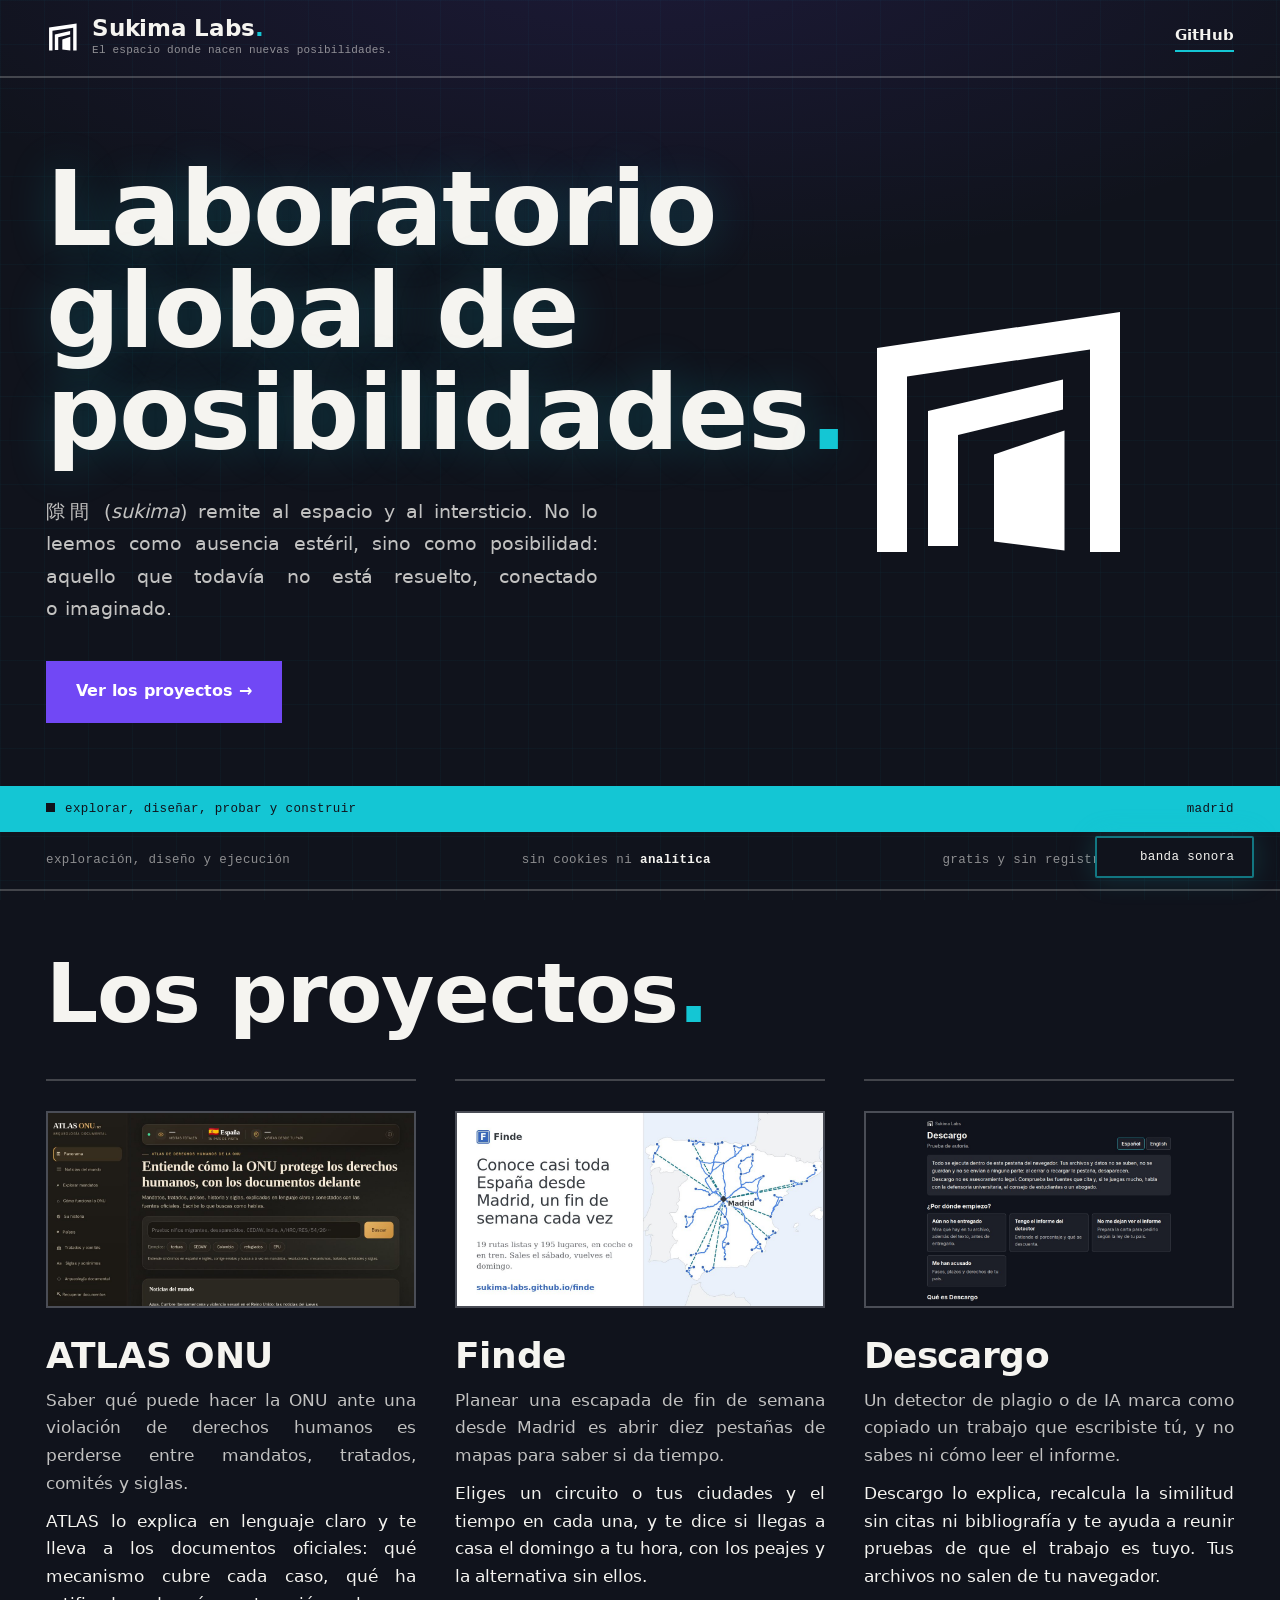
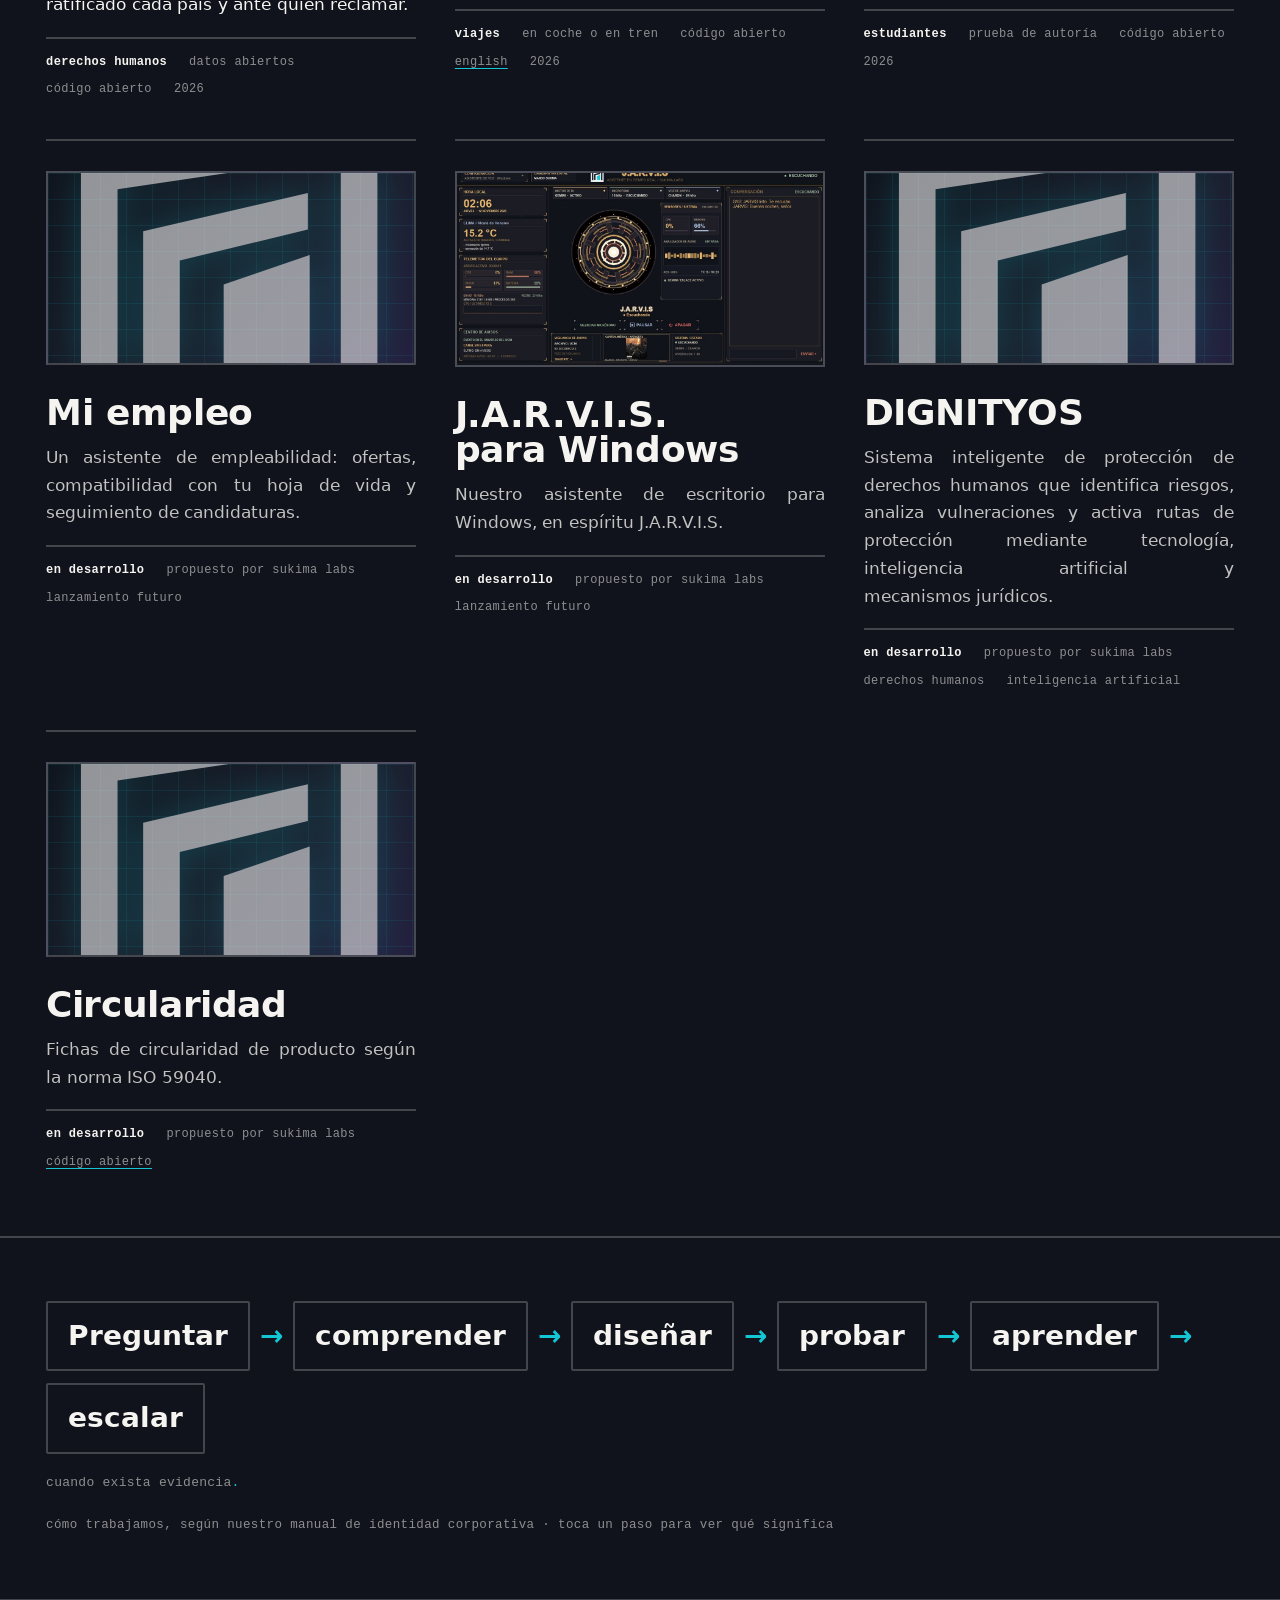
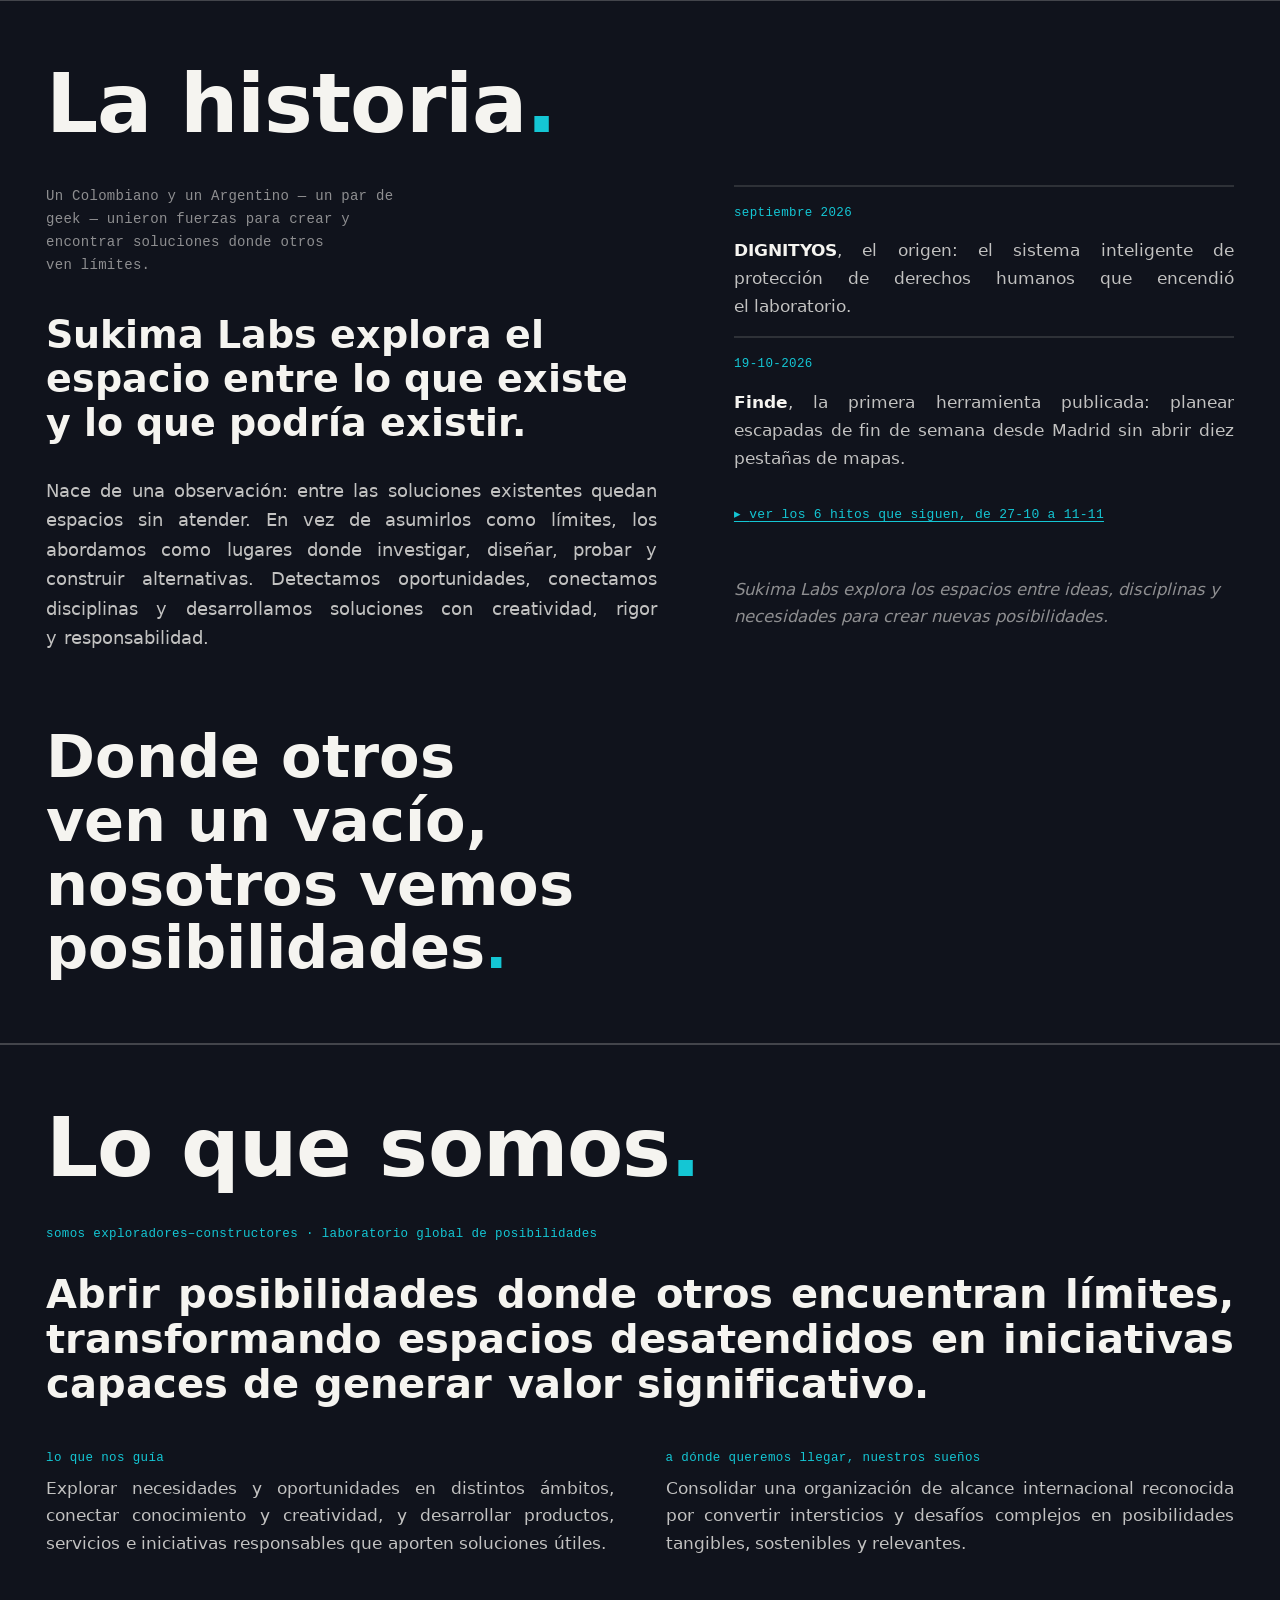
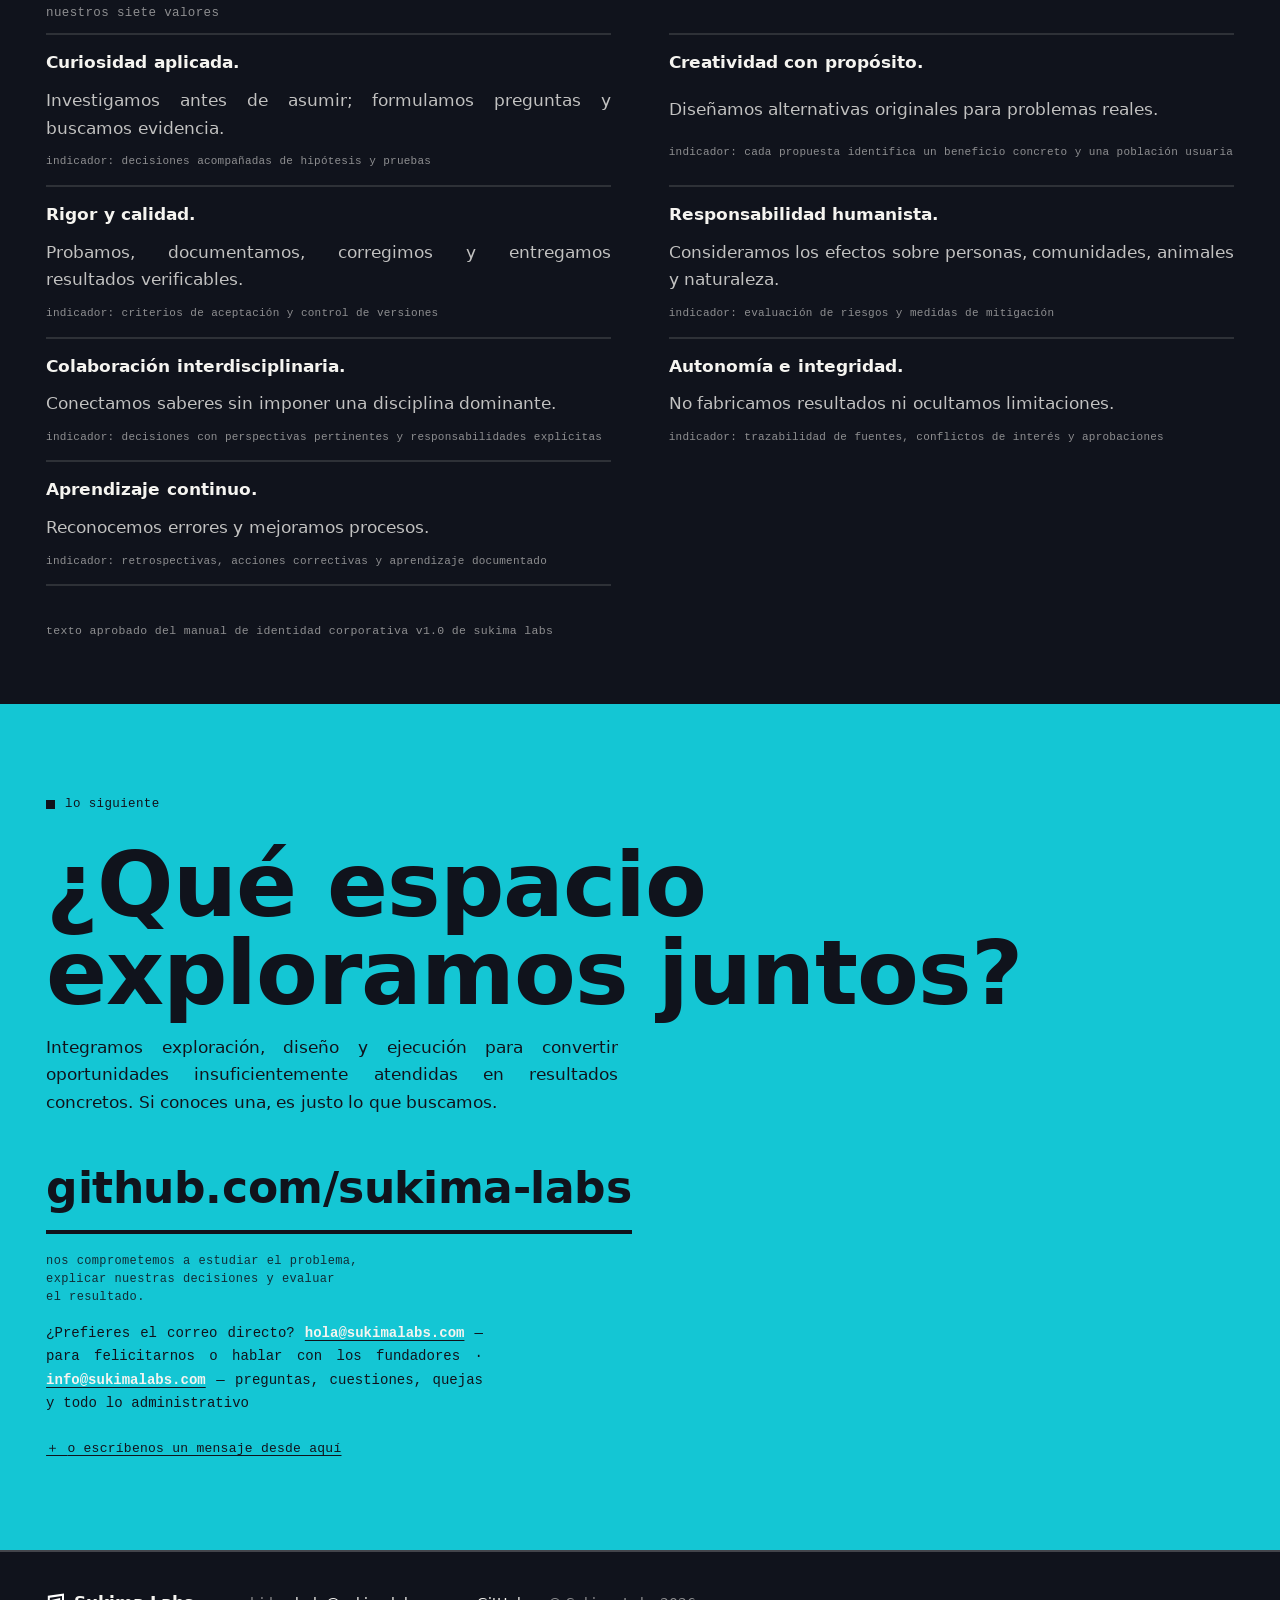
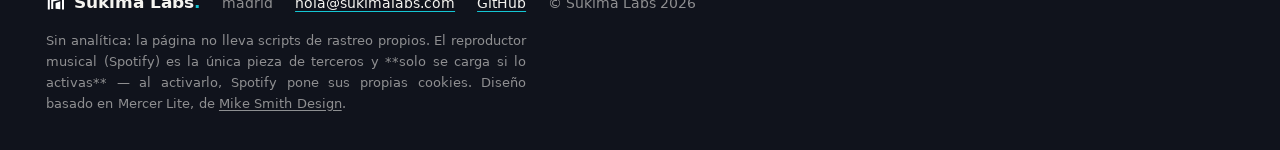
==== index.html @ 253f7486 "feat: captura real de Descargo (tema oscuro institucional) en su tarjeta La captura la tomó el Claud" ====
<!doctype html>
<!--
  Diseño basado en Mercer Lite, de Mike Smith Design (https://github.com/mikesmithdesign/mercer-lite).
  Licencia de la plantilla en LICENSE-plantilla.md.
-->
<html lang="es">
<head>
<meta charset="utf-8">
<meta name="viewport" content="width=device-width,initial-scale=1">
<title>Sukima Labs — El espacio donde nacen nuevas posibilidades</title>
<meta name="description" content="Sukima Labs explora los espacios entre ideas, disciplinas y necesidades para crear nuevas posibilidades. Sin cookies ni analítica.">
<meta name="color-scheme" content="dark">
<meta name="google-site-verification" content="s1TIlbmjL93XM59QImM3-l1OtaMeNN7oV5-nbAHBfOQ">
<link rel="canonical" href="https://sukimalabs.com/">
<meta property="og:type" content="website">
<meta property="og:title" content="Sukima Labs">
<meta property="og:description" content="Sukima Labs explora los espacios entre ideas, disciplinas y necesidades para crear nuevas posibilidades.">
<meta property="og:url" content="https://sukimalabs.com/">
<meta property="og:site_name" content="Sukima Labs">
<meta property="og:locale" content="es_ES">
<meta property="og:image" content="https://sukimalabs.com/img/og-v2.png">
<meta property="og:image:width" content="1200">
<meta property="og:image:height" content="630">
<meta property="og:image:alt" content="Sukima Labs: laboratorio global de posibilidades">
<meta name="twitter:card" content="summary_large_image">
<script>document.documentElement.className="js"</script>
<link rel="icon" href="favicon.ico" sizes="32x32">
<link rel="icon" href="favicon.svg" type="image/svg+xml">
<link rel="stylesheet" href="fonts.css?v=20261111c">
<link rel="stylesheet" href="style.css?v=20261111f">
</head>
<body>

<header class="top">
  <div class="wrap">
    <span class="brand">
      <img class="mark" src="img/isotipo_white.svg" alt="" width="34" height="34">
      <span class="brand-text">
        <span class="brand-name">Sukima Labs</span>
        <span class="brand-slogan">El espacio donde nacen nuevas posibilidades.</span>
      </span>
    </span>
    <a class="mailto" href="https://github.com/sukima-labs">GitHub</a>
  </div>
</header>

<section class="hero">
  <div class="wrap">
    <div class="h-grid">
      <div class="h-copy">
        <h1>Laboratorio global de posibilidades<span class="stop">.</span></h1>
        <p class="h-sub"><span lang="ja">隙間</span> (<i>sukima</i>) remite al espacio y al intersticio. No lo leemos como ausencia estéril, sino como posibilidad: aquello que todavía no está resuelto, conectado o&nbsp;imaginado.</p>
        <div class="h-cta">
          <a class="btn" href="#proyectos">Ver los proyectos &rarr;</a>
        </div>
      </div>
      <img class="h-mark" src="img/isotipo_white.svg" alt="" aria-hidden="true">
    </div>
  </div>
  <div class="h-foot">
    <div class="wrap">
      <span><i class="dot" aria-hidden="true"></i>explorar, diseñar, probar y construir</span>
      <span>madrid</span>
    </div>
  </div>
</section>

<div class="names">
  <div class="wrap">
    <p>exploración, diseño y ejecución</p>
    <p>sin cookies ni <b>analítica</b></p>
    <p>gratis y sin registro cuando se puede</p>
  </div>
</div>

<section class="entries" id="proyectos">
  <div class="wrap">
    <h2>Los proyectos<span class="stop">.</span></h2>
    <div class="workgrid">
      <article class="proj reveal">
        <a class="shot" href="atlasonu/"><img src="img/atlas.jpg" alt="ATLAS ONU: portada con el buscador y el titular «Entiende cómo la ONU protege los derechos humanos, con los documentos delante»" width="1200" height="630"></a>
        <div class="p-cap">
          <h3><a href="atlasonu/">ATLAS ONU</a></h3>
          <p>Saber qué puede hacer la ONU ante una violación de derechos humanos es perderse entre mandatos, tratados, comités y siglas.</p>
          <p class="p-outcome">ATLAS lo explica en lenguaje claro y te lleva a los documentos oficiales: qué mecanismo cubre cada caso, qué ha ratificado cada país y ante quién&nbsp;reclamar.</p>
          <div class="p-meta"><span><b>derechos humanos</b></span><span>datos abiertos</span><span>código abierto</span><span>2026</span></div>
        </div>
      </article>
      <article class="proj reveal r2">
        <a class="shot" href="finde/"><img src="img/finde.jpg" alt="Finde: mapa de España con las rutas de fin de semana que salen de Madrid" width="1200" height="630" loading="lazy"></a>
        <div class="p-cap">
          <h3><a href="finde/">Finde</a></h3>
          <p>Planear una escapada de fin de semana desde Madrid es abrir diez pestañas de mapas para saber si da&nbsp;tiempo.</p>
          <p class="p-outcome">Eliges un circuito o tus ciudades y el tiempo en cada una, y te dice si llegas a casa el domingo a tu hora, con los peajes y la alternativa sin&nbsp;ellos.</p>
          <div class="p-meta"><span><b>viajes</b></span><span>en coche o en tren</span><span>código abierto</span><span><a href="finde/en/" lang="en">english</a></span><span>2026</span></div>
        </div>
      </article>
      <article class="proj reveal">
        <a class="shot" href="descargo/"><img src="img/descargo.jpg" alt="Captura real de Descargo en su tema oscuro institucional: la página con el aviso de privacidad y las tarjetas «¿Por dónde empiezo?»" width="1200" height="630" loading="lazy"></a>
        <div class="p-cap">
          <h3><a href="descargo/">Descargo</a></h3>
          <p>Un detector de plagio o de IA marca como copiado un trabajo que escribiste tú, y no sabes ni cómo leer el&nbsp;informe.</p>
          <p class="p-outcome">Descargo lo explica, recalcula la similitud sin citas ni bibliografía y te ayuda a reunir pruebas de que el trabajo es tuyo. Tus archivos no salen de tu&nbsp;navegador.</p>
          <div class="p-meta"><span><b>estudiantes</b></span><span>prueba de autoría</span><span>código abierto</span><span>2026</span></div>
        </div>
      </article>
      <article class="proj dev reveal r2">
        <div class="shot dev-shot" aria-hidden="true"><img class="dev-iso" src="img/isotipo_white.svg" alt=""></div>
        <div class="p-cap">
          <h3>Mi empleo</h3>
          <p>Un asistente de empleabilidad: ofertas, compatibilidad con tu hoja de vida y seguimiento de&nbsp;candidaturas.</p>
          <div class="p-meta"><span><b>en desarrollo</b></span><span>propuesto por Sukima Labs</span><span>lanzamiento futuro</span></div>
        </div>
      </article>
      <article class="proj dev reveal">
        <div class="shot"><img src="img/jarvis.jpg" alt="Captura real de J.A.R.V.I.S. para Windows en su interfaz «Mando Sukima»: reactor central, telemetría del equipo, clima local, conversación con voz y centro de vigilancia, en desarrollo" width="1200" height="630" loading="lazy"></div>
        <div class="p-cap">
          <h3>J.A.R.V.I.S. para Windows</h3>
          <p>Nuestro asistente de escritorio para Windows, en espíritu&nbsp;J.A.R.V.I.S.</p>
          <div class="p-meta"><span><b>en desarrollo</b></span><span>propuesto por Sukima Labs</span><span>lanzamiento futuro</span></div>
        </div>
      </article>
      <article class="proj dev reveal r2">
        <div class="shot dev-shot" aria-hidden="true"><img class="dev-iso" src="img/isotipo_white.svg" alt=""></div>
        <div class="p-cap">
          <h3>DIGNITYOS</h3>
          <p>Sistema inteligente de protección de derechos humanos que identifica riesgos, analiza vulneraciones y activa rutas de protección mediante tecnología, inteligencia artificial y mecanismos&nbsp;jurídicos.</p>
          <div class="p-meta"><span><b>en desarrollo</b></span><span>propuesto por Sukima Labs</span><span>derechos humanos</span><span>inteligencia artificial</span></div>
        </div>
      </article>
      <article class="proj dev reveal">
        <div class="shot dev-shot" aria-hidden="true"><img class="dev-iso" src="img/isotipo_white.svg" alt=""></div>
        <div class="p-cap">
          <h3>Circularidad</h3>
          <p>Fichas de circularidad de producto según la norma ISO&nbsp;59040.</p>
          <div class="p-meta"><span><b>en desarrollo</b></span><span>propuesto por Sukima Labs</span><span><a href="https://github.com/sukima-labs/circularidad">código abierto</a></span></div>
        </div>
      </article>
    </div>
  </div>
</section>

<section class="kind" id="como-trabajamos">
  <div class="wrap">
    <figure>
      <div class="f-steps" role="list" aria-label="Preguntar, comprender, diseñar, probar, aprender, escalar — el flujo de trabajo de Sukima Labs">
        <span class="f-step" style="--i:0" tabindex="0" data-meaning="Hacernos las preguntas correctas antes de construir: qué está pasando y a quién le importa.">Preguntar</span><span class="f-arrow" aria-hidden="true">→</span>
        <span class="f-step" style="--i:1" tabindex="0" data-meaning="Escuchar y estudiar el problema hasta entenderlo de verdad, con evidencia.">comprender</span><span class="f-arrow" aria-hidden="true">→</span>
        <span class="f-step" style="--i:2" tabindex="0" data-meaning="Imaginar y trazar la alternativa más simple que pueda ponerse a prueba.">diseñar</span><span class="f-arrow" aria-hidden="true">→</span>
        <span class="f-step" style="--i:3" tabindex="0" data-meaning="Construir una prueba pequeña y medir qué pasa, sin prometer resultados.">probar</span><span class="f-arrow" aria-hidden="true">→</span>
        <span class="f-step" style="--i:4" tabindex="0" data-meaning="Leer los resultados con honestidad: continuar, ajustar o detener, y documentar lo aprendido.">aprender</span><span class="f-arrow" aria-hidden="true">→</span>
        <span class="f-step" style="--i:5" tabindex="0" data-meaning="Llevarlo a más personas solo cuando la evidencia lo respalde.">escalar</span>
      </div>
      <p id="f-meaning" class="f-meaning" hidden></p>
      <p class="f-cond">cuando exista evidencia<span class="stop">.</span></p>
      <figcaption>cómo trabajamos, según nuestro manual de identidad corporativa · toca un paso para ver qué significa</figcaption>
    </figure>
  </div>
</section>

<section class="story" id="historia">
  <div class="wrap">
    <h2>La historia<span class="stop">.</span></h2>
    <div class="story-grid">
      <div class="s-left">
        <p class="s-origin">Un Colombiano y un Argentino — un par de geek — unieron fuerzas para crear y encontrar soluciones donde otros ven&nbsp;límites.</p>
        <p class="s-lead">Sukima Labs explora el espacio entre lo que existe y lo que podría&nbsp;existir.</p>
        <p class="s-body">Nace de una observación: entre las soluciones existentes quedan espacios sin atender. En vez de asumirlos como límites, los abordamos como lugares donde investigar, diseñar, probar y construir alternativas. Detectamos oportunidades, conectamos disciplinas y desarrollamos soluciones con creatividad, rigor y&nbsp;responsabilidad.</p>
        <p class="s-slogan">Donde otros ven un vacío, nosotros vemos posibilidades<span class="stop">.</span></p>
      </div>
      <div class="s-right">
        <ol class="s-time">
          <li><span class="t-date">septiembre 2026</span><span class="t-what"><b>DIGNITYOS</b>, el origen: el sistema inteligente de protección de derechos humanos que encendió el&nbsp;laboratorio.</span></li>
          <li><span class="t-date">19-10-2026</span><span class="t-what"><b>Finde</b>, la primera herramienta publicada: planear escapadas de fin de semana desde Madrid sin abrir diez pestañas de&nbsp;mapas.</span></li>
        </ol>
        <details class="s-more">
          <summary>ver los 6 hitos que siguen, de 27-10 a 11-11</summary>
          <ol class="s-time" start="3">
            <li><span class="t-date">27-10-2026</span><span class="t-what">Nacen tres laboratorios de idea: <b>Descargo</b> (defensa ante detectores de plagio e IA), <b>ATLAS ONU</b> y <b>Circularidad</b> (fichas ISO&nbsp;59040).</span></li>
            <li><span class="t-date">29-10-2026</span><span class="t-what"><b>Mi empleo</b> entra al laboratorio: el asistente de empleabilidad, en desarrollo&nbsp;privado.</span></li>
            <li><span class="t-date">06-11-2026</span><span class="t-what"><b>ATLAS ONU</b> se publica: el sistema de derechos humanos de la ONU, explicado en lenguaje claro y con los documentos&nbsp;delante.</span></li>
            <li><span class="t-date">08-11-2026</span><span class="t-what"><b>La marca</b>: logotipo 04, umbrales anidados en grafito con panel&nbsp;cian.</span></li>
            <li><span class="t-date">10-11-2026</span><span class="t-what"><b>J.A.R.V.I.S. para Windows</b>: el asistente de escritorio entra en desarrollo&nbsp;privado.</span></li>
            <li><span class="t-date">11-11-2026</span><span class="t-what"><b>sukimalabs.com</b>: la casa propia, el manual de identidad aplicado y los buzones <b>hola@</b> e&nbsp;<b>info@</b>.</span></li>
          </ol>
        </details>
        <p class="s-close">Sukima Labs explora los espacios entre ideas, disciplinas y necesidades para crear nuevas&nbsp;posibilidades.</p>
      </div>
    </div>
  </div>
</section>

<section class="manual" id="identidad">
  <div class="wrap">
    <h2>Lo que somos<span class="stop">.</span></h2>
    <p class="m-kicker">somos exploradores–constructores · laboratorio global de posibilidades</p>
    <p class="m-prop">Abrir posibilidades donde otros encuentran límites, transformando espacios desatendidos en iniciativas capaces de generar valor&nbsp;significativo.</p>
    <div class="m-cols">
      <div class="m-block">
        <h3>lo que nos guía</h3>
        <p>Explorar necesidades y oportunidades en distintos ámbitos, conectar conocimiento y creatividad, y desarrollar productos, servicios e iniciativas responsables que aporten soluciones&nbsp;útiles.</p>
      </div>
      <div class="m-block">
        <h3>a dónde queremos llegar, nuestros sueños</h3>
        <p>Consolidar una organización de alcance internacional reconocida por convertir intersticios y desafíos complejos en posibilidades tangibles, sostenibles y&nbsp;relevantes.</p>
      </div>
    </div>
    <p class="m-label">nuestros siete valores</p>
    <ul class="m-valores">
      <li><b>Curiosidad aplicada.</b> Investigamos antes de asumir; formulamos preguntas y buscamos&nbsp;evidencia. <span class="v-ind">indicador: decisiones acompañadas de hipótesis y pruebas</span></li>
      <li><b>Creatividad con propósito.</b> Diseñamos alternativas originales para problemas&nbsp;reales. <span class="v-ind">indicador: cada propuesta identifica un beneficio concreto y una población usuaria</span></li>
      <li><b>Rigor y calidad.</b> Probamos, documentamos, corregimos y entregamos resultados&nbsp;verificables. <span class="v-ind">indicador: criterios de aceptación y control de versiones</span></li>
      <li><b>Responsabilidad humanista.</b> Consideramos los efectos sobre personas, comunidades, animales y&nbsp;naturaleza. <span class="v-ind">indicador: evaluación de riesgos y medidas de mitigación</span></li>
      <li><b>Colaboración interdisciplinaria.</b> Conectamos saberes sin imponer una disciplina&nbsp;dominante. <span class="v-ind">indicador: decisiones con perspectivas pertinentes y responsabilidades explícitas</span></li>
      <li><b>Autonomía e integridad.</b> No fabricamos resultados ni ocultamos&nbsp;limitaciones. <span class="v-ind">indicador: trazabilidad de fuentes, conflictos de interés y aprobaciones</span></li>
      <li><b>Aprendizaje continuo.</b> Reconocemos errores y mejoramos&nbsp;procesos. <span class="v-ind">indicador: retrospectivas, acciones correctivas y aprendizaje documentado</span></li>
    </ul>
    <p class="m-src">texto aprobado del Manual de Identidad Corporativa v1.0 de Sukima Labs</p>
  </div>
</section>

<section class="booking">
  <div class="wrap">
    <p class="avail"><span class="dot"></span>lo siguiente</p>
    <h2>¿Qué espacio exploramos juntos?</h2>
    <p>Integramos exploración, diseño y ejecución para convertir oportunidades insuficientemente atendidas en resultados concretos. Si conoces una, es justo lo que&nbsp;buscamos.</p>
    <a class="bigmail" href="https://github.com/sukima-labs">github.com/sukima-labs</a>
    <p class="b-promise">Nos comprometemos a estudiar el problema, explicar nuestras decisiones y evaluar el&nbsp;resultado.</p>
    <p class="b-mails">¿Prefieres el correo directo? <a href="mailto:hola@sukimalabs.com?subject=%C2%A1Felicidades%20o%20contacto%20—%20Sukima%20Labs"><b>hola@sukimalabs.com</b></a> — para felicitarnos o hablar con los fundadores · <a href="mailto:info@sukimalabs.com?subject=Consulta%20o%20tr%C3%A1mite%20—%20Sukima%20Labs"><b>info@sukimalabs.com</b></a> — preguntas, cuestiones, quejas y todo lo administrativo</p>
    <details class="b-form">
      <summary>o escríbenos un mensaje desde aquí</summary>
      <form id="contacto">
        <fieldset class="c-destino">
          <legend>¿para quién va tu mensaje?</legend>
          <label><input type="radio" name="destino" value="hola@sukimalabs.com" checked> para felicitarnos o contactar a los fundadores — hola@</label>
          <label><input type="radio" name="destino" value="info@sukimalabs.com"> preguntas, cuestiones, quejas o asuntos administrativos — info@</label>
        </fieldset>
        <label for="c-asunto">asunto</label>
        <input id="c-asunto" type="text" name="asunto" placeholder="¿de qué se trata?" required>
        <label for="c-mensaje">tu mensaje</label>
        <textarea id="c-mensaje" name="mensaje" rows="4" placeholder="cuéntanos lo que quieras: felicitación, pregunta, queja o trámite" required></textarea>
        <button type="submit">abrir en tu correo y enviar &rarr;</button>
        <p class="b-form-note">no guardamos nada: esto abre tu app de correo con el mensaje listo para <b>hola@</b> o <b>info@</b>, según elijas</p>
      </form>
    </details>
  </div>
</section>

<footer class="foot">
  <div class="wrap">
    <div class="foot-line">
      <span class="fbrand"><img src="img/isotipo_white.svg" alt="" width="20" height="20">Sukima Labs</span>
      <span>madrid</span>
      <a href="mailto:hola@sukimalabs.com">hola@sukimalabs.com</a>
      <a href="https://github.com/sukima-labs">GitHub</a>
      <span>&copy; Sukima Labs 2026</span>
    </div>
    <p class="foot-disc">Sin analítica: la página no lleva scripts de rastreo propios. El reproductor musical (Spotify) es la única pieza de terceros y **solo se carga si lo activas** — al activarlo, Spotify pone sus propias cookies. Diseño basado en Mercer Lite, de <a href="https://mikesmithdesign.co.uk/themes/mercer">Mike Smith Design</a>.</p>
  </div>
</footer>

<button class="music-pill" id="music-toggle" aria-expanded="false" aria-controls="music-panel">
  <span class="eq" aria-hidden="true"><i></i><i></i><i></i></span>
  <span class="music-label">banda sonora</span>
</button>
<div class="music-panel" id="music-panel" hidden>
  <div class="music-head">
    <span class="music-title">♪ banda sonora · Sukima Labs</span>
    <button class="music-close" id="music-close" aria-label="cerrar el reproductor">✕</button>
  </div>
  <div id="spotify-embed"></div>
</div>

<script>
const REDUCED = matchMedia('(prefers-reduced-motion: reduce)').matches;
document.querySelectorAll('a[href^="#"]').forEach(a => a.addEventListener('click', e => {
  e.preventDefault();
  document.querySelector(a.getAttribute('href'))?.scrollIntoView({ behavior: REDUCED ? 'auto' : 'smooth' });
}));
const io = new IntersectionObserver(es => es.forEach(e => {
  if (e.isIntersecting) { e.target.classList.add('in'); io.unobserve(e.target); }
}), { threshold: .16 });
document.querySelectorAll('.reveal').forEach(el => REDUCED ? el.classList.add('in') : io.observe(el));

/* banda sonora: el reproductor de Spotify no se carga hasta el primer toque voluntario */
const mt = document.getElementById('music-toggle');
const mp = document.getElementById('music-panel');
const mx = document.getElementById('music-close');
let spotifyCtrl = null, spotifyReady = false;
function cerrarMusica(){ mp.hidden = true; mt.setAttribute('aria-expanded','false'); try{spotifyCtrl&&spotifyCtrl.pause()}catch(e){} }
function abrirMusica(){
  mp.hidden = false; mt.setAttribute('aria-expanded','true');
  if (!spotifyReady) {
    spotifyReady = true;
    window.onSpotifyIframeApiReady = api => {
      api.createController(document.getElementById('spotify-embed'),
        { uri: 'spotify:playlist:0XWS7NLNXplods9noKAHuj', width: '100%', height: '352' },
        ctrl => { spotifyCtrl = ctrl; try { ctrl.play(); } catch (e) {} });
    };
    const s = document.createElement('script');
    s.src = 'https://open.spotify.com/embed/iframe-api/v1';
    s.async = true;
    document.head.appendChild(s);
  } else { try { spotifyCtrl && spotifyCtrl.play(); } catch (e) {} }
}
mt.addEventListener('click', () => { mp.hidden ? abrirMusica() : cerrarMusica(); });
mx.addEventListener('click', cerrarMusica);
document.addEventListener('keydown', e => { if (e.key === 'Escape' && !mp.hidden) cerrarMusica(); });
document.addEventListener('click', e => {
  if (!mp.hidden && !mp.contains(e.target) && !mt.contains(e.target)) cerrarMusica();
});

/* contacto: el mini formulario abre la app de correo con todo listo (sin servidor, sin cookies) */
document.getElementById('contacto').addEventListener('submit', e => {
  e.preventDefault();
  const destino = document.querySelector('input[name="destino"]:checked').value;
  const asunto = document.getElementById('c-asunto').value.trim();
  const mensaje = document.getElementById('c-mensaje').value.trim();
  window.location.href = 'mailto:' + destino + '?subject='
    + encodeURIComponent('[sukimalabs.com] ' + asunto)
    + '&body=' + encodeURIComponent(mensaje + '\n\n— enviado desde sukimalabs.com');
});

/* circuito: tocar un paso pausa la animación y muestra qué significa;
   volver a tocar la reactiva */
const pasos = document.querySelectorAll('.f-step');
const fMeaning = document.getElementById('f-meaning');
const fSteps = document.querySelector('.f-steps');
let pasoActivo = null;
function desactivarPaso(){
  if (!pasoActivo) return;
  pasoActivo.classList.remove('active');
  fSteps.classList.remove('paused');
  fMeaning.hidden = true;
  pasoActivo = null;
}
pasos.forEach(paso => {
  const tocar = () => {
    if (pasoActivo === paso) { desactivarPaso(); return; }
    desactivarPaso();
    pasoActivo = paso;
    paso.classList.add('active');
    fSteps.classList.add('paused');
    fMeaning.textContent = paso.dataset.meaning;
    fMeaning.hidden = false;
  };
  paso.addEventListener('click', tocar);
  paso.addEventListener('keydown', e => {
    if (e.key === 'Enter' || e.key === ' ') { e.preventDefault(); tocar(); }
  });
});
</script>
</body>
</html>
---- fonts.css ----
/* Fuentes alojadas aquí: ninguna petición a terceros. Archivo es variable (400-700): un solo fichero. */

/* DejaVu Sans: la tipografía oficial de la marca (brand_tokens.css). Licencia Bitstream Vera / dominio público en fonts/DEJAVU-LICENSE.txt. */
@font-face {
  font-family: 'DejaVu Sans';
  font-style: normal;
  font-weight: 400;
  font-display: swap;
  src: url('fonts/DejaVuSans.ttf') format('truetype');
}

@font-face {
  font-family: 'DejaVu Sans';
  font-style: normal;
  font-weight: 700;
  font-display: swap;
  src: url('fonts/DejaVuSans-Bold.ttf') format('truetype');
}

@font-face {
  font-family: 'Archivo';
  font-style: normal;
  font-weight: 400 700;
  font-display: swap;
  font-stretch: 100%;
  src: url('fonts/archivo.woff2') format('woff2');
  unicode-range: U+0000-00FF, U+0131, U+0152-0153, U+02BB-02BC, U+02C6, U+02DA, U+02DC, U+0304, U+0308, U+0329, U+2000-206F, U+20AC, U+2122, U+2191, U+2193, U+2212, U+2215, U+FEFF, U+FFFD;
}

@font-face {
  font-family: 'Chakra Petch';
  font-style: normal;
  font-weight: 700;
  font-display: swap;
  src: url('fonts/chakra-petch-700-normal.woff2') format('woff2');
  unicode-range: U+0000-00FF, U+0131, U+0152-0153, U+02BB-02BC, U+02C6, U+02DA, U+02DC, U+0304, U+0308, U+0329, U+2000-206F, U+20AC, U+2122, U+2191, U+2193, U+2212, U+2215, U+FEFF, U+FFFD;
}

@font-face {
  font-family: 'IBM Plex Mono';
  font-style: normal;
  font-weight: 400;
  font-display: swap;
  src: url('fonts/ibm-plex-mono-400-normal.woff2') format('woff2');
  unicode-range: U+0000-00FF, U+0131, U+0152-0153, U+02BB-02BC, U+02C6, U+02DA, U+02DC, U+0304, U+0308, U+0329, U+2000-206F, U+20AC, U+2122, U+2191, U+2193, U+2212, U+2215, U+FEFF, U+FFFD;
}

@font-face {
  font-family: 'IBM Plex Mono';
  font-style: normal;
  font-weight: 500;
  font-display: swap;
  src: url('fonts/ibm-plex-mono-500-normal.woff2') format('woff2');
  unicode-range: U+0000-00FF, U+0131, U+0152-0153, U+02BB-02BC, U+02C6, U+02DA, U+02DC, U+0304, U+0308, U+0329, U+2000-206F, U+20AC, U+2122, U+2191, U+2193, U+2212, U+2215, U+FEFF, U+FFFD;
}

@font-face {
  font-family: 'IBM Plex Mono';
  font-style: normal;
  font-weight: 600;
  font-display: swap;
  src: url('fonts/ibm-plex-mono-600-normal.woff2') format('woff2');
  unicode-range: U+0000-00FF, U+0131, U+0152-0153, U+02BB-02BC, U+02C6, U+02DA, U+02DC, U+0304, U+0308, U+0329, U+2000-206F, U+20AC, U+2122, U+2191, U+2193, U+2212, U+2215, U+FEFF, U+FFFD;
}
---- style.css ----
/* sukima-labs. Basado en Mercer Lite (Mike Smith Design), licencia en LICENSE-plantilla.md.
   Cambios: acento azul de Finde en vez del verde, sin Lenis, imagen de proyecto 1200x630.
   Aplicación del manual de marca (11-11-2026): colores y tipografía de brand_tokens.css
   (grafito #10131C, cian #14C6D4, violeta #7148F5, marfil #F5F4F0) y letra DejaVu Sans.
   El violeta solo como relleno con letra blanca (5,3:1); sobre grafito no llega a 4,5:1. */
:root{
  --bg:#10131C; --bg2:#191E2A; --ink:#F5F4F0;
  --body:rgba(245,244,240,.78); --quiet:rgba(245,244,240,.55);
  --rule:rgba(245,244,240,.22); --rule-soft:rgba(245,244,240,.13);
  --spot:#14C6D4; --spot-ink:#10131C; --violeta:#7148F5;
  --sans:"DejaVu Sans",Arial,system-ui,sans-serif; --disp:"DejaVu Sans",Arial,system-ui,sans-serif;
  --mono:"IBM Plex Mono",ui-monospace,monospace; --gap:clamp(20px,3.6vw,56px);
}
*{margin:0;padding:0;box-sizing:border-box}
html{scroll-behavior:auto}
body{background:var(--bg);color:var(--body);font-family:var(--sans);font-size:16.5px;
  line-height:1.65;overflow-x:hidden;-webkit-font-smoothing:antialiased;
  background-image:
    radial-gradient(ellipse 90% 55% at 50% -8%,rgba(113,72,245,.13),transparent 70%),
    linear-gradient(rgba(20,198,212,.035) 1px,transparent 1px),
    linear-gradient(90deg,rgba(20,198,212,.035) 1px,transparent 1px);
  background-size:auto,44px 44px,44px 44px;background-attachment:fixed}

/* títulos y subtítulos: líneas equilibradas (sin guiones ni huecos raros).
   El justificado es para prosa; en titulares grandes estira palabras y corta
   con guión (el 'glo-bal' que Jeisson señaló). text-wrap: balance reparte
   las líneas de forma pareja. */
h1,h2,h3,.s-lead,.s-slogan{text-wrap:balance;text-align:left}
/* Legibilidad (WCAG 2.2 presentación visual e ISO 9241-303): interlineado >=1,5,
   lineas de <=80 caracteres, texto justificado con corte por guiones y final a la izquierda. */
.h-sub,.p-cap p,.p-outcome,.s-body,.booking p:not(.avail),.foot-disc,.t-what,.m-block p,.m-valores li,.m-prop{
  text-align:justify;hyphens:auto;-webkit-hyphens:auto;text-align-last:left;
  word-spacing:.03em;line-height:1.68}
::selection{background:var(--spot);color:var(--spot-ink)}
img{display:block;max-width:100%;height:auto}
a{color:inherit;text-decoration:none}
h1,h2,h3{font-family:var(--disp);color:var(--ink);font-weight:700;line-height:.98;letter-spacing:-.01em}
.stop{color:var(--spot)}
.wrap{max-width:1440px;margin:0 auto;padding-left:var(--gap);padding-right:var(--gap)}
.mono{font-family:var(--mono);font-size:12.5px;letter-spacing:.03em;color:var(--quiet);text-transform:lowercase}
:focus-visible{outline:2px solid var(--spot);outline-offset:2px}

.btn{display:inline-flex;align-items:center;gap:10px;font-family:var(--sans);font-weight:700;
  font-size:15.5px;padding:16px 28px;background:var(--violeta);color:#fff;
  border:2px solid var(--violeta);cursor:pointer;white-space:nowrap;transition:background .2s,border-color .2s,color .2s}
.btn:hover{background:var(--ink);border-color:var(--ink);color:var(--bg)}
.mailto{font-weight:600;font-size:14.5px;color:var(--ink);border-bottom:2px solid var(--spot);padding-bottom:2px}
.mailto:hover{color:var(--spot)}

/* ---------- header ---------- */
.top{border-bottom:2px solid var(--rule)}
.top .wrap{display:flex;align-items:center;justify-content:space-between;gap:18px;min-height:76px}
.brand{display:inline-flex;align-items:center;gap:12px}
.brand .mark{width:34px;height:34px;flex:none}
.brand-text{display:flex;flex-direction:column;gap:1px}
.brand-name{font-family:var(--disp);font-weight:700;font-size:23px;letter-spacing:-.01em;color:var(--ink);line-height:1}
.brand-name::after{content:".";color:var(--spot)}
.brand-slogan{font-family:var(--mono);font-size:11px;letter-spacing:.02em;color:var(--quiet);white-space:nowrap}
@media(max-width:680px){.brand-slogan{display:none}.brand .mark{width:28px;height:28px}}
.who{font-family:var(--disp);font-weight:700;font-size:19px;letter-spacing:-.02em;color:var(--ink)}
.who::after{content:".";color:var(--spot)}

/* ---------- hero ---------- */
.hero{padding:clamp(50px,9vh,110px) 0 0}
.h-grid{display:grid;gap:clamp(30px,4vh,48px)}
@media(max-width:919px){.h-mark{display:none}}
@media(min-width:920px){
  .h-grid{grid-template-columns:minmax(0,8fr) minmax(0,4fr);align-items:center}
  .h-mark{width:min(300px,24vw)}
}
.h-copy h1{font-size:clamp(44px,12.5vw,104px);max-width:16ch;text-shadow:0 0 46px rgba(20,198,212,.22)}
.hero .h-sub{font-size:clamp(17px,1.5vw,20px);max-width:46ch;color:var(--body);margin-top:clamp(22px,3.5vh,36px)}
.hero .h-cta{margin-top:clamp(26px,4vh,40px)}
.h-foot{background:var(--spot);color:var(--spot-ink);padding:13px 0;margin-top:clamp(40px,7vh,80px)}
.h-foot .wrap{display:flex;align-items:center;justify-content:space-between;gap:6px 26px;flex-wrap:wrap;
  font-family:var(--mono);font-size:12.5px;letter-spacing:.03em;text-transform:lowercase}
.h-foot .dot{display:inline-block;width:9px;height:9px;background:var(--spot-ink);margin-right:10px}

/* trust line */
.names{padding:18px 0;border-bottom:2px solid var(--rule)}
.names .wrap{display:flex;align-items:baseline;justify-content:space-between;gap:6px 30px;flex-wrap:wrap}
.names p{font-family:var(--mono);font-size:12.5px;letter-spacing:.03em;text-transform:lowercase;color:var(--quiet)}
.names p b{color:var(--ink);font-weight:600}

/* ---------- projects (trimmed to two) ---------- */
.entries{padding:clamp(60px,9vh,110px) 0}
.entries h2{font-size:clamp(38px,6.4vw,88px);margin-bottom:clamp(30px,5vh,52px)}
.workgrid{display:grid;grid-template-columns:repeat(auto-fit,minmax(min(360px,100%),1fr));gap:clamp(24px,3vw,48px)}
.proj{border-top:2px solid var(--rule);padding-top:clamp(20px,2.6vw,30px)}
.shot{border:2px solid var(--rule);background:var(--bg2);transition:box-shadow .25s,border-color .25s}
.proj:hover .shot{border-color:rgba(20,198,212,.55);box-shadow:0 0 36px rgba(20,198,212,.22)}
.shot{display:block}
.shot img{width:100%;aspect-ratio:1200/630;object-fit:cover;transition:opacity .2s}
.shot:hover img{opacity:.88}
.p-cap h3 a:hover{color:var(--spot)}
.p-meta a{text-decoration:underline;text-decoration-color:var(--spot);text-underline-offset:3px}
.p-cap{margin-top:clamp(20px,2.4vw,30px)}
.p-cap h3{font-size:clamp(26px,2.8vw,38px)}
.p-cap p{margin-top:14px;max-width:56ch}
.p-cap .p-outcome{color:var(--ink);font-weight:500;margin-top:10px}
.p-meta{display:flex;flex-wrap:wrap;gap:8px 22px;margin-top:18px;padding-top:14px;border-top:2px solid var(--rule)}
.p-meta span{font-family:var(--mono);font-size:12px;letter-spacing:.03em;text-transform:lowercase;color:var(--quiet)}
.p-meta b{color:var(--ink);font-weight:600}

/* ---------- one quote, said loudly ---------- */
.kind{border-top:2px solid var(--rule);padding:clamp(60px,9vh,110px) 0}
.f-steps{display:flex;flex-wrap:wrap;gap:12px 10px;align-items:center}
/* táctil o pantallas estrechas: el circuito baja en vertical — un celular en
   modo escritorio (viewport ancho) también entra por ser dispositivo táctil */
@media(pointer:coarse),(max-width:700px){
  .f-steps{flex-direction:column;align-items:stretch;gap:6px}
  .f-step{width:100%;text-align:center;padding:13px 16px}
  .f-arrow{transform:rotate(90deg);align-self:center}
}
.f-step{font-family:var(--disp);font-weight:700;font-size:clamp(16px,2.2vw,30px);color:var(--ink);
  border:2px solid var(--rule);border-radius:2px;padding:10px 20px;white-space:nowrap;
  animation:walk 10.8s steps(1,end) infinite;animation-delay:calc(var(--i)*1.8s)}
.f-step{touch-action:manipulation;user-select:none}
/* el estado hover solo en dispositivos con ratón: en el táctil deja un
   brillo pegado que tapa el estado controlado por JS */
@media(hover:hover){
  .f-step:hover{background:var(--spot)!important;color:var(--spot-ink)!important;
    border-color:var(--spot)!important;animation-play-state:paused}
}
.f-step:focus-visible{background:var(--spot)!important;color:var(--spot-ink)!important;
  border-color:var(--spot)!important;animation-play-state:paused}
.f-step.active{background:var(--spot)!important;color:var(--spot-ink)!important;border-color:var(--spot)!important}
.f-steps.paused .f-step{animation-play-state:paused!important}
.f-meaning{margin-top:clamp(14px,2vh,20px);font-family:var(--mono);font-size:13.5px;line-height:1.55;color:var(--ink);max-width:56ch}
.f-arrow{font-family:var(--disp);font-weight:700;color:var(--spot);font-size:clamp(16px,2.2vw,30px)}
.f-cond{margin-top:clamp(14px,2vh,20px);font-family:var(--mono);font-size:13px;letter-spacing:.02em;color:var(--quiet)}
.kind figcaption{margin-top:22px;font-family:var(--mono);font-size:12.5px;letter-spacing:.03em;
  text-transform:lowercase;color:var(--quiet)}
/* el circuito recorre los pasos uno a uno, como un pulso entre umbrales */
@keyframes walk{0%,14%{background:var(--spot);color:var(--spot-ink);border-color:var(--spot)}
  15%,100%{background:transparent;color:var(--ink);border-color:var(--rule)}}
.flow:hover .f-step{animation-play-state:paused}

/* ---------- story / manifiesto ---------- */
.story{border-top:2px solid var(--rule);padding:clamp(60px,9vh,110px) 0}
.story h2{font-size:clamp(38px,6.4vw,88px);margin-bottom:clamp(28px,4.5vh,46px)}
.s-origin{font-family:var(--mono);font-size:14px;letter-spacing:.02em;color:var(--quiet);max-width:44ch;margin-bottom:clamp(24px,4vh,38px)}
.s-lead{font-family:var(--disp);font-size:clamp(22px,3vw,42px);line-height:1.15;color:var(--ink);
  font-weight:700;max-width:30ch}
.s-lead b{color:var(--spot)}
.s-body{margin-top:clamp(22px,3.5vh,36px);max-width:52ch;font-size:17.5px}
.s-slogan{margin-top:clamp(40px,6.5vh,68px);font-family:var(--disp);font-weight:700;color:var(--ink);
  font-size:clamp(26px,4.6vw,64px);line-height:1.08;max-width:24ch}
.s-slogan .stop{color:var(--spot)}
.s-time{margin-top:clamp(38px,6vh,60px);list-style:none;padding:0}
.story-grid{display:grid;gap:clamp(26px,4vh,42px)}
@media(min-width:920px){
  .story-grid{grid-template-columns:minmax(0,11fr) minmax(0,9fr);gap:clamp(40px,6vw,88px);align-items:start}
  .s-slogan{margin-top:clamp(48px,8vh,92px)}
  .s-time{margin-top:0}
  .s-close{margin-top:clamp(22px,3.5vh,34px)}
  .s-lead{max-width:none}
  .s-body{max-width:none}
}
.s-time li{display:flex;gap:14px 28px;flex-wrap:wrap;align-items:baseline;
  border-top:2px solid var(--rule-soft);padding:16px 0}
.t-date{font-family:var(--mono);font-size:12.5px;letter-spacing:.03em;color:var(--spot);min-width:9ch}
.t-what{max-width:62ch;color:var(--body)}
.t-what b{color:var(--ink);font-weight:600}
.s-close{margin-top:clamp(28px,4.5vh,44px);font-style:italic;color:var(--quiet)}
.s-more{margin-top:6px}
.s-more summary{font-family:var(--mono);font-size:13px;letter-spacing:.02em;color:var(--spot);
  cursor:pointer;text-decoration:underline;text-underline-offset:3px;list-style:none;padding:10px 0}
.s-more summary::-webkit-details-marker{display:none}
.s-more summary::before{content:"▸ "}
.s-more[open] summary::before{content:"▾ "}
.s-more .s-time{margin-top:0}

/* ---------- manual / identidad ---------- */
.manual{border-top:2px solid var(--rule);padding:clamp(60px,9vh,110px) 0}
.manual h2{font-size:clamp(38px,6.4vw,88px);margin-bottom:clamp(24px,4vh,40px)}
.m-kicker{font-family:var(--mono);font-size:12.5px;letter-spacing:.03em;text-transform:lowercase;color:var(--spot)}
.m-prop{margin-top:clamp(18px,3vh,30px);font-family:var(--disp);font-weight:700;color:var(--ink);
  font-size:clamp(22px,3.1vw,46px);line-height:1.14;max-width:46ch}
.m-cols{display:grid;gap:clamp(24px,3vh,36px);margin-top:clamp(30px,5vh,50px)}
@media(min-width:920px){.m-cols{grid-template-columns:1fr 1fr;gap:clamp(32px,4vw,64px)}}
.m-block h3{font-family:var(--mono);font-weight:400;font-size:12.5px;letter-spacing:.03em;
  text-transform:lowercase;color:var(--spot);margin-bottom:10px}
.m-block p{max-width:58ch}
.m-label{margin-top:clamp(34px,5vh,54px);font-family:var(--mono);font-size:12.5px;letter-spacing:.03em;
  text-transform:lowercase;color:var(--quiet)}
.m-valores{list-style:none;padding:0;margin-top:10px}
@media(min-width:920px){
  .m-valores{display:grid;grid-template-columns:1fr 1fr;gap:0 clamp(30px,4.5vw,72px)}
  .m-valores li:nth-last-child(-n+1){border-bottom:2px solid var(--rule-soft)}
}
.m-valores li{display:flex;gap:10px 24px;flex-wrap:wrap;align-items:baseline;
  border-top:2px solid var(--rule-soft);padding:14px 0}
.m-valores b{color:var(--ink);font-weight:600;min-width:22ch}
.v-ind{font-family:var(--mono);font-size:11px;letter-spacing:.02em;color:var(--quiet)}
.m-src{margin-top:clamp(26px,4vh,40px);font-family:var(--mono);font-size:11.5px;letter-spacing:.03em;
  text-transform:lowercase;color:var(--quiet)}

/* ---------- closer / contact ---------- */
.booking{background:var(--spot);color:var(--spot-ink);padding:clamp(64px,10vh,130px) 0}
.booking .avail{display:flex;align-items:center;gap:10px;font-family:var(--mono);font-size:12.5px;
  letter-spacing:.03em;text-transform:lowercase;color:var(--spot-ink)}
.booking .avail .dot{width:9px;height:9px;background:var(--spot-ink)}
.booking h2{font-size:clamp(38px,7vw,100px);margin-top:clamp(18px,3vh,28px);color:var(--spot-ink)}
.booking p:not(.avail){margin-top:16px;max-width:52ch;color:var(--spot-ink)}
.bigmail{display:inline-block;margin-top:clamp(22px,4vh,36px);font-family:var(--disp);font-weight:700;
  letter-spacing:-.01em;font-size:clamp(20px,3.4vw,46px);color:var(--ink);border-bottom:4px solid var(--spot);
  padding-bottom:5px;transition:color .2s}
.booking .bigmail{color:var(--spot-ink);border-bottom-color:var(--spot-ink)}
.booking p.b-promise{margin-top:clamp(14px,2vh,22px);font-family:var(--mono);font-size:12px;
  letter-spacing:.03em;text-transform:lowercase;color:var(--spot-ink);opacity:.85;
  max-width:52ch;text-align:left;line-height:1.5}
.b-mails{margin-top:clamp(18px,3vh,26px);font-family:var(--mono);font-size:14px;color:var(--spot-ink)}
.b-mails a{color:var(--ink);text-decoration:underline;text-decoration-color:var(--spot-ink);text-underline-offset:3px}
.b-mails a:hover{opacity:.75}
.b-form{margin-top:clamp(16px,2.5vh,24px);max-width:56ch}
.b-form summary{font-family:var(--mono);font-size:13px;letter-spacing:.02em;color:var(--spot-ink);
  cursor:pointer;text-decoration:underline;text-decoration-color:var(--spot-ink);text-underline-offset:3px;list-style:none}
.b-form summary::-webkit-details-marker{display:none}
.b-form summary::before{content:"＋ "}
.b-form[open] summary::before{content:"− "}
.b-form form{display:flex;flex-direction:column;gap:8px;margin-top:14px}
.b-form label{font-family:var(--mono);font-size:11.5px;letter-spacing:.02em;color:var(--spot-ink);text-transform:lowercase}
.b-form input,.b-form textarea{font-family:var(--sans);font-size:15px;color:var(--bg);
  background:var(--marfil,#F5F4F0);border:2px solid transparent;border-radius:2px;padding:10px 12px;width:100%}
.b-form input:focus,.b-form textarea:focus{outline:2px solid var(--bg);outline-offset:2px}
.b-form button{align-self:flex-start;font-family:var(--sans);font-weight:700;font-size:14.5px;
  padding:12px 22px;background:var(--violeta);color:#fff;border:2px solid var(--violeta);
  border-radius:2px;cursor:pointer}
.b-form button:hover{background:var(--ink);color:var(--bg);border-color:var(--ink)}
.b-form-note{font-family:var(--mono);font-size:11px;color:var(--spot-ink);opacity:.8;text-align:left}
.c-destino{border:2px solid rgba(16,19,28,.35);border-radius:2px;padding:10px 12px;margin:0 0 6px}
.c-destino legend{font-family:var(--mono);font-size:11.5px;letter-spacing:.02em;color:var(--spot-ink);padding:0 6px}
.c-destino label{display:flex;gap:8px;align-items:flex-start;color:var(--bg);font-family:var(--sans);
  font-size:13.5px;text-transform:none;letter-spacing:0;line-height:1.4;padding:4px 0;cursor:pointer}
.c-destino input{accent-color:var(--bg);width:auto}
.bigmail:hover{opacity:.75}

/* ---------- footer ---------- */
.foot{border-top:2px solid var(--rule);padding:clamp(26px,4vh,40px) 0}
.foot-line{display:flex;flex-wrap:wrap;align-items:baseline;gap:10px 22px;font-size:14px;color:var(--quiet)}
.foot-line .fbrand{font-family:var(--disp);font-weight:700;color:var(--ink);font-size:17px}
.foot-line .fbrand img{width:20px;height:20px;display:inline-block;vertical-align:-4px;margin-right:8px}
.foot-line .fbrand::after{content:".";color:var(--spot)}
.foot-line a{color:var(--ink);text-decoration:underline;text-decoration-color:var(--spot);text-underline-offset:3px}
.foot-line a:hover{color:var(--spot)}
.foot-disc{margin-top:14px;font-size:12.5px;color:var(--quiet);max-width:60ch}

/* ---------- parrilla tron: tarjetas en desarrollo ---------- */
.dev-shot{display:flex;align-items:center;justify-content:center;aspect-ratio:1200/630;
  position:relative;overflow:hidden;
  background:linear-gradient(135deg,#10131C 0%,#191E2A 55%,#241f3d 100%)}
.dev-shot::before{content:"";position:absolute;inset:0;
  background-image:linear-gradient(rgba(20,198,212,.09) 1px,transparent 1px),
  linear-gradient(90deg,rgba(20,198,212,.09) 1px,transparent 1px);background-size:26px 26px}
.dev-iso{width:88px;height:auto;aspect-ratio:auto;object-fit:contain;opacity:.55;
  filter:drop-shadow(0 0 20px rgba(20,198,212,.45));position:relative}

/* respiración: menos hueco vertical entre secciones */
.entries,.kind,.story,.manual{padding-top:clamp(44px,7vh,84px);padding-bottom:clamp(44px,7vh,84px)}

/* ---------- banda sonora (Spotify, bajo demanda) ---------- */
.music-pill{position:fixed;right:clamp(14px,2vw,26px);bottom:clamp(14px,2.5vh,26px);z-index:60;
  display:inline-flex;align-items:center;gap:10px;padding:12px 18px;background:var(--bg);color:var(--ink);
  border:2px solid rgba(20,198,212,.55);border-radius:2px;cursor:pointer;font-family:var(--mono);
  font-size:12.5px;letter-spacing:.03em;text-transform:lowercase;
  box-shadow:0 0 28px rgba(20,198,212,.18);transition:box-shadow .2s,border-color .2s}
.music-pill:hover{border-color:var(--spot);box-shadow:0 0 40px rgba(20,198,212,.35)}
.eq{display:inline-flex;align-items:flex-end;gap:3px;height:14px}
.eq i{width:3px;background:var(--spot);animation:eq .9s ease-in-out infinite alternate}
.eq i:nth-child(2){animation-delay:.15s}
.eq i:nth-child(3){animation-delay:.3s}
@keyframes eq{from{height:4px}to{height:14px}}
.music-panel{position:fixed;right:clamp(14px,2vw,26px);bottom:calc(clamp(14px,2.5vh,26px) + 58px);z-index:59;
  width:min(92vw,380px);border:2px solid var(--spot);border-radius:2px;background:var(--bg);
  box-shadow:0 0 44px rgba(20,198,212,.3);padding:8px}
.music-panel iframe{display:block;width:100%;border:0;height:352px}
.music-head{display:flex;align-items:center;justify-content:space-between;gap:10px;padding:6px 4px 10px}
.music-title{font-family:var(--mono);font-size:12px;letter-spacing:.02em;color:var(--spot)}
.music-close{background:transparent;border:2px solid var(--rule);border-radius:2px;color:var(--ink);
  font-family:var(--mono);font-size:14px;width:32px;height:32px;cursor:pointer;transition:border-color .2s,color .2s}
.music-close:hover{border-color:var(--spot);color:var(--spot)}
/* en móvil: hoja completa desde abajo, sin tapar a ciegas */
@media(max-width:680px){
  .music-panel{left:8px;right:8px;bottom:0;width:auto;border-radius:2px 2px 0 0;
    max-height:78vh;overflow:auto}
  .music-panel iframe{height:60vh}
  .music-pill{bottom:12px;right:12px}
}
@media(prefers-reduced-motion:reduce){.eq i{animation:none;height:8px}}

/* ---------- reveals ---------- */
.js .reveal{opacity:0;transform:translateY(16px);transition:opacity .55s ease,transform .55s cubic-bezier(.2,.6,.2,1)}
.reveal.r2{transition-duration:.7s;transition-delay:.08s}
.reveal.in{opacity:1;transform:none}
@media (prefers-reduced-motion:reduce){*,*::before,*::after{animation:none!important;transition:none!important}.reveal{opacity:1;transform:none}}

@media(max-width:600px){.top .wrap{min-height:56px}}

.foot-disc a{text-decoration:underline;text-underline-offset:2px}
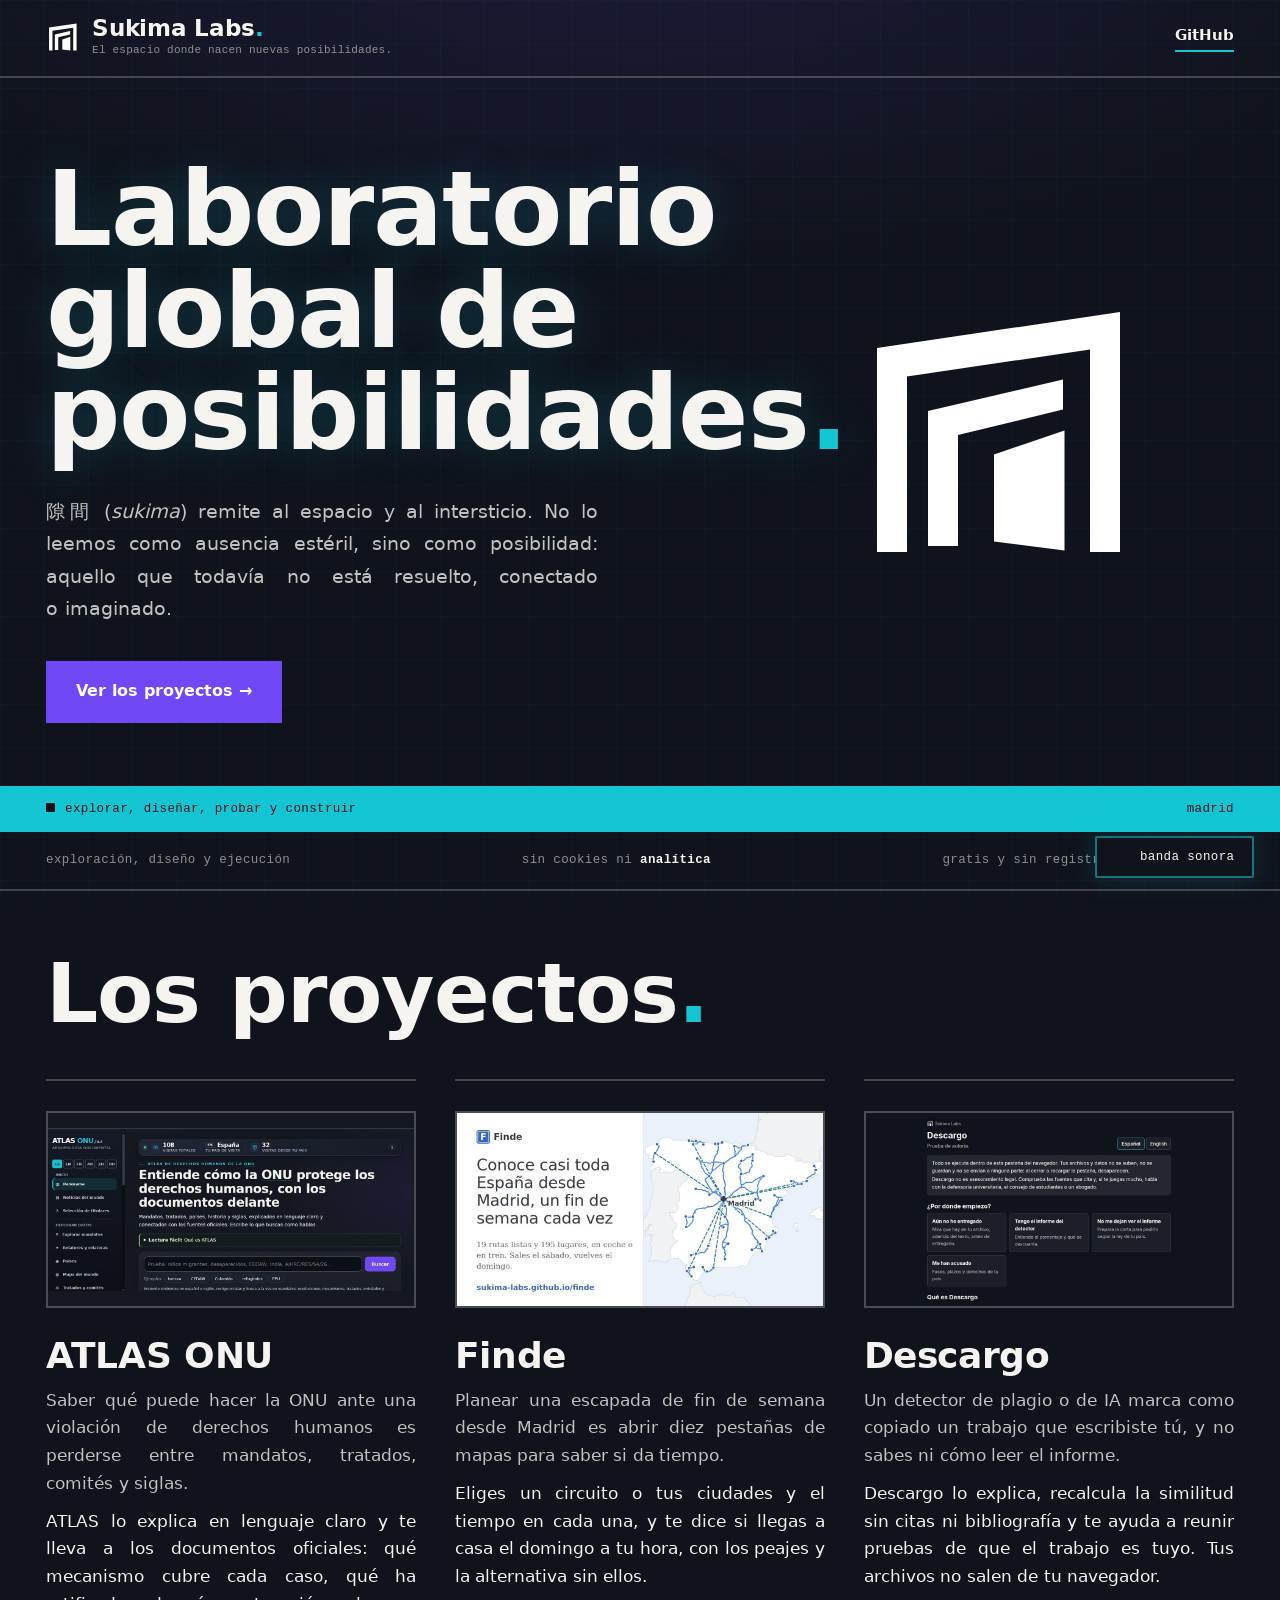
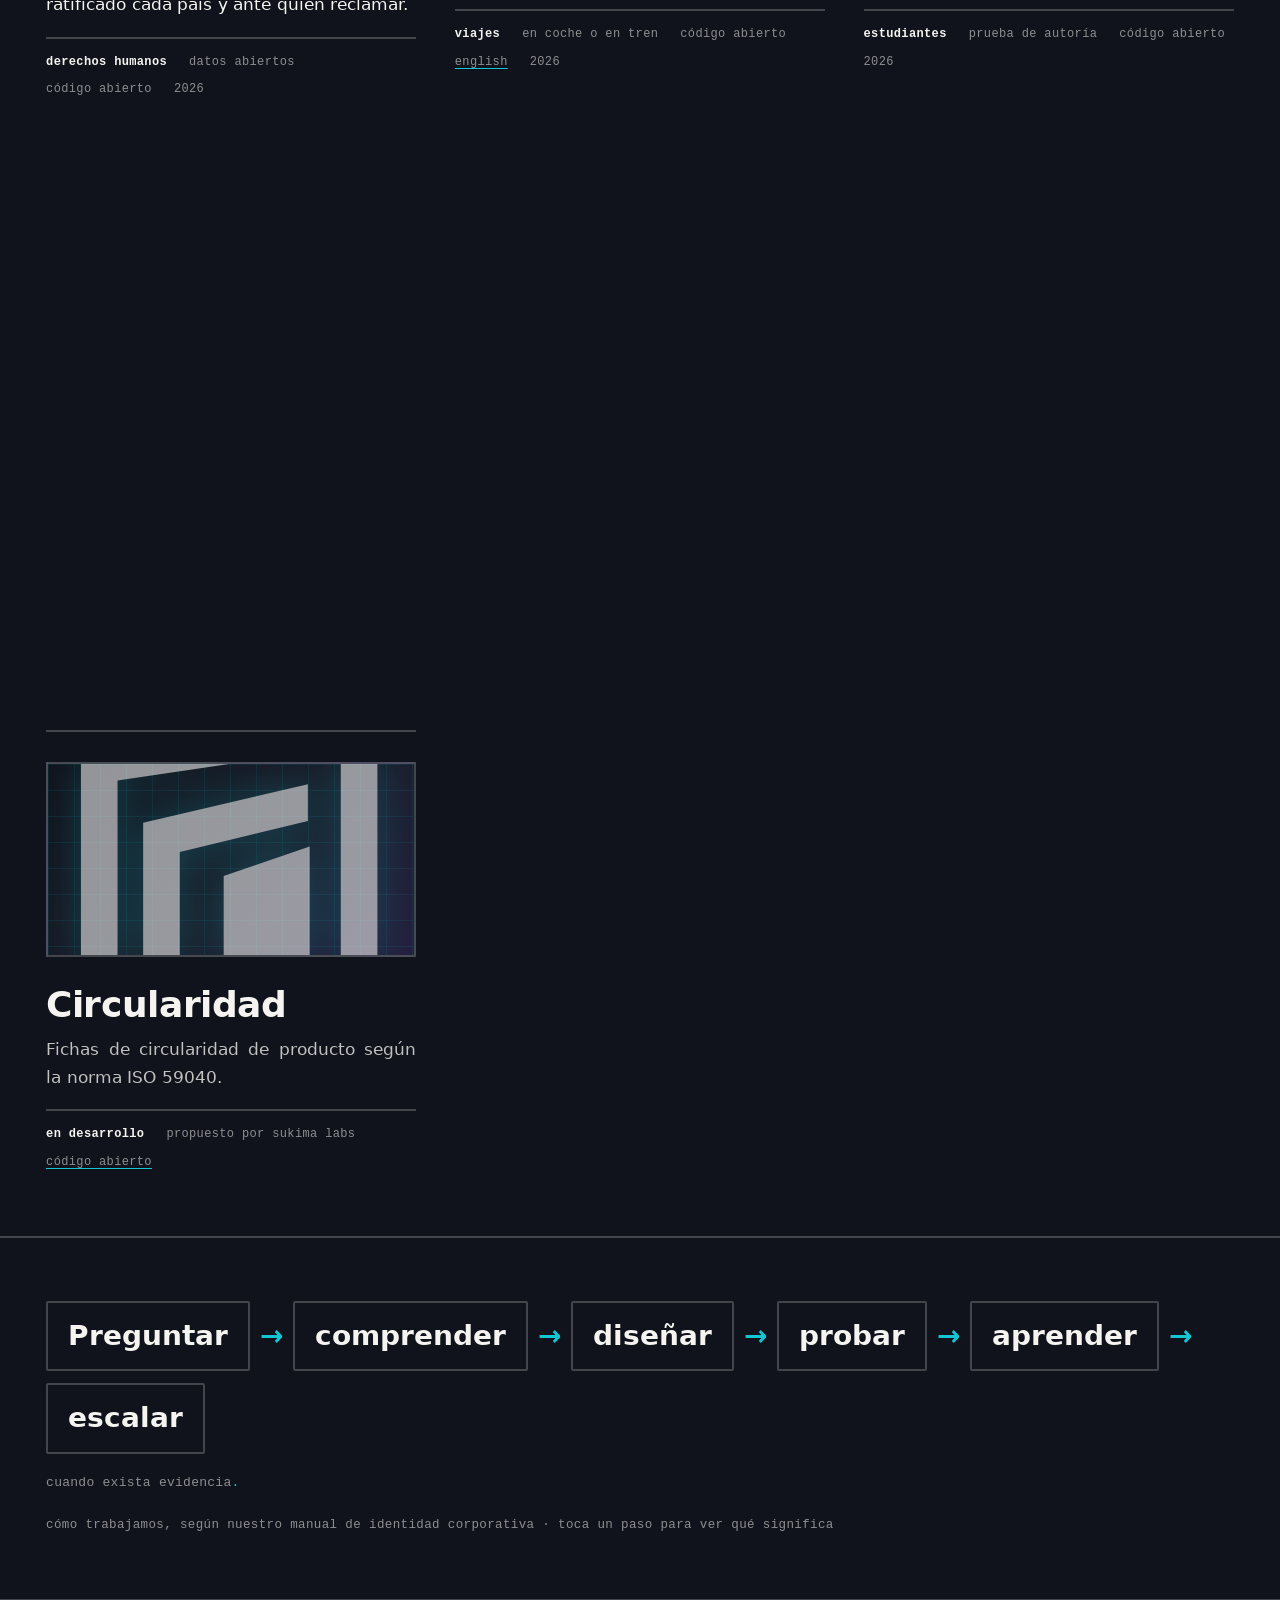
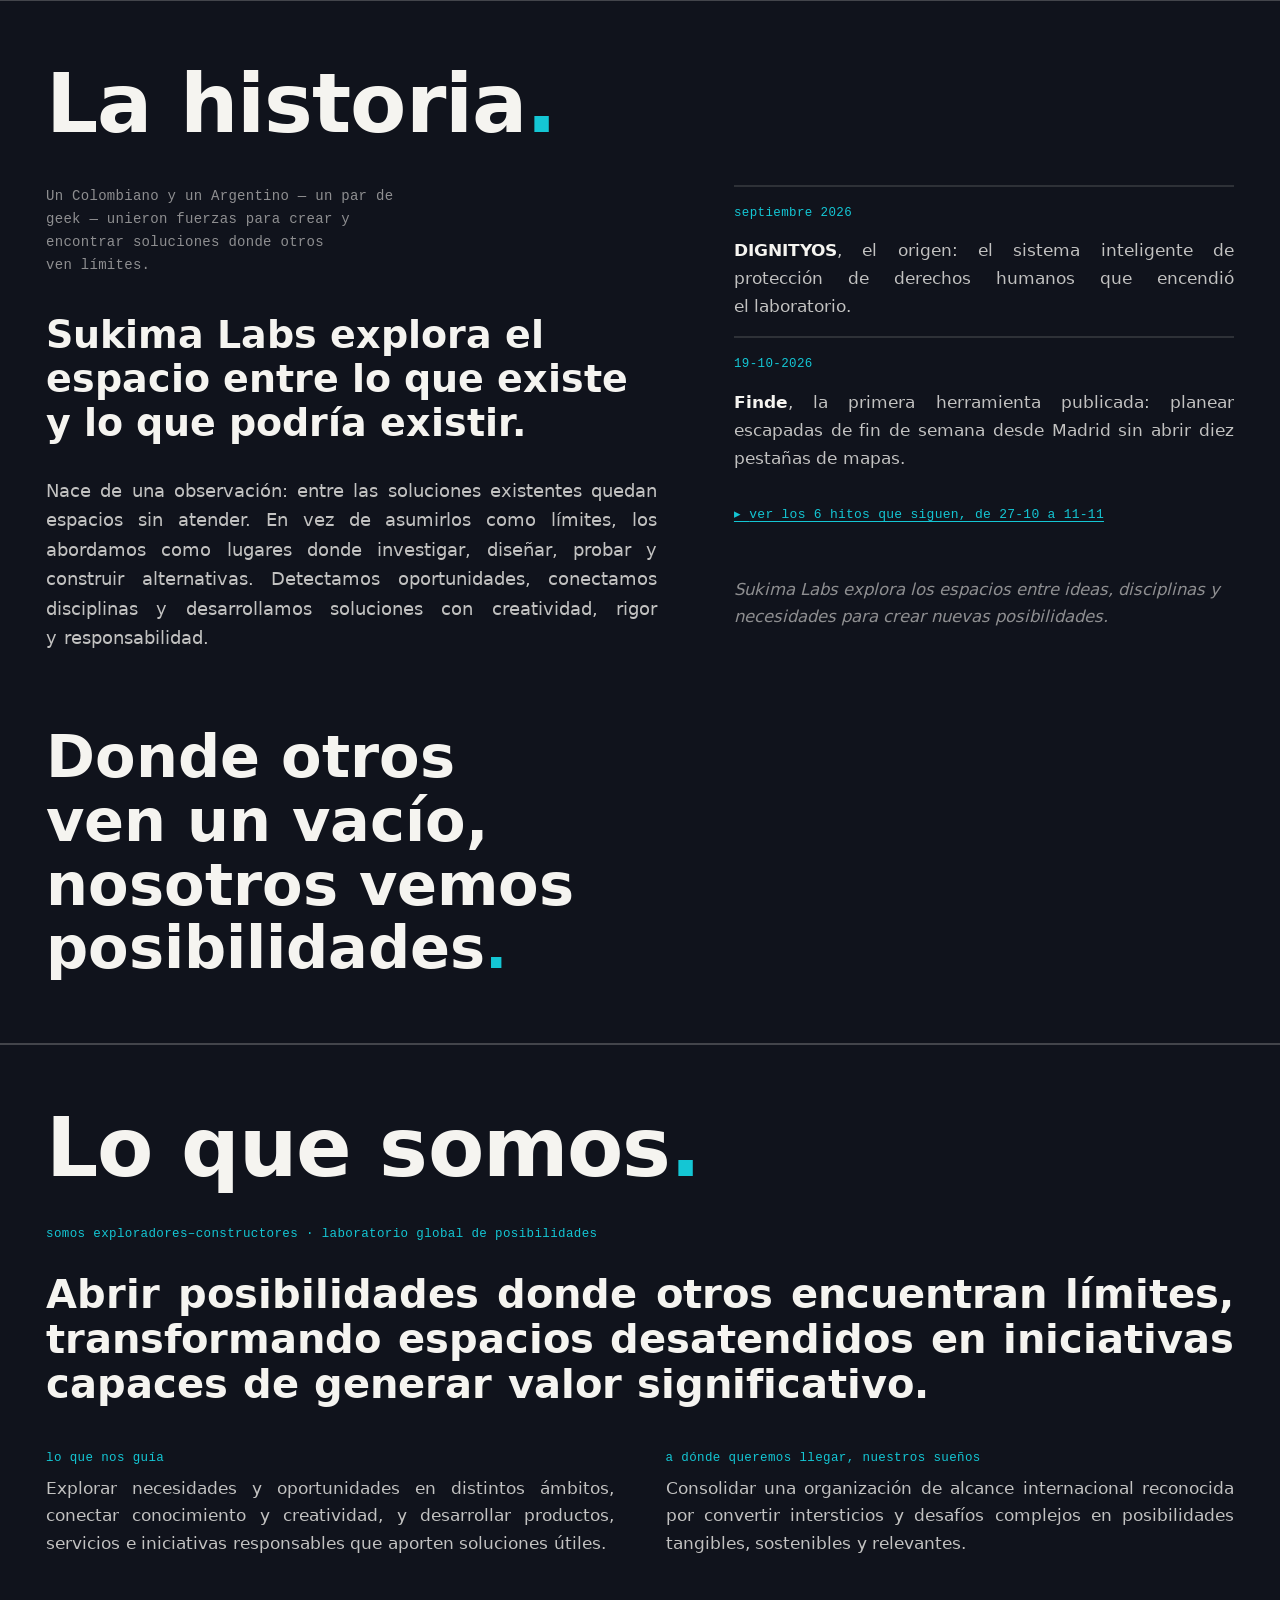
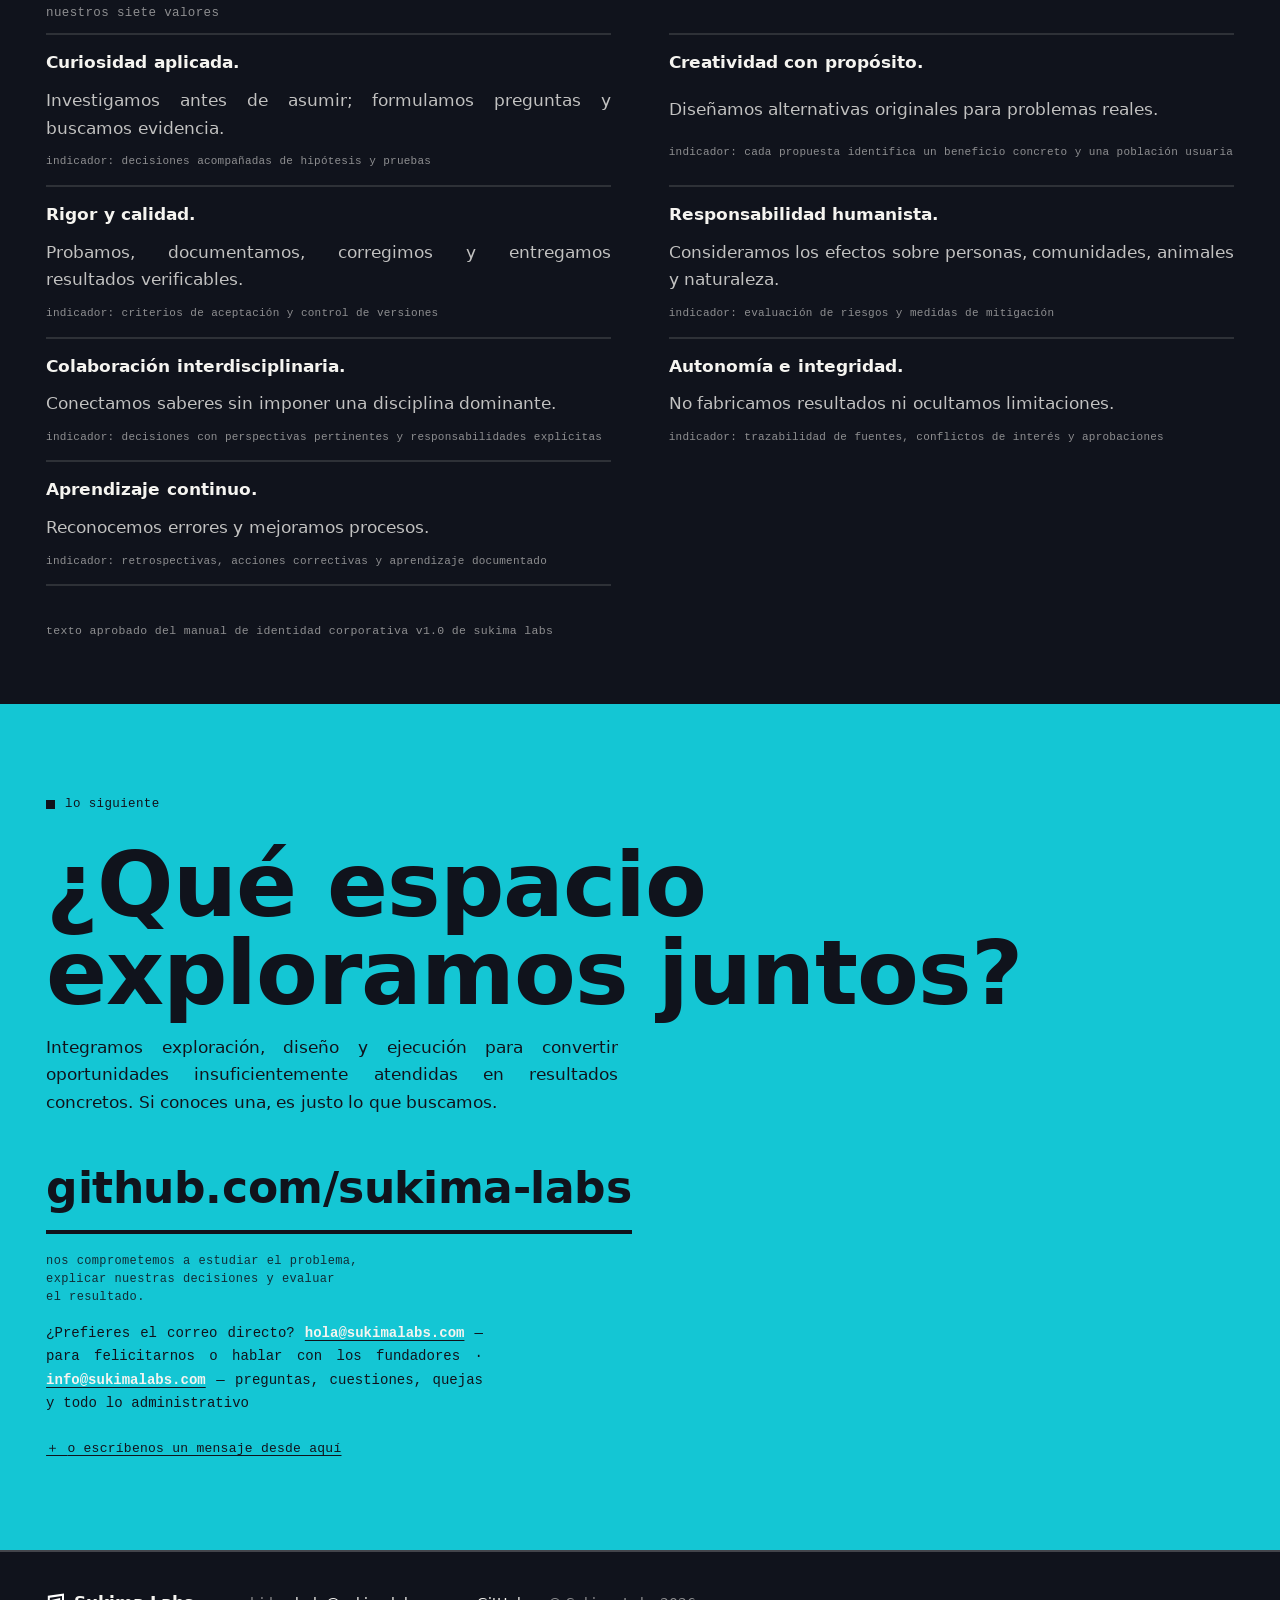
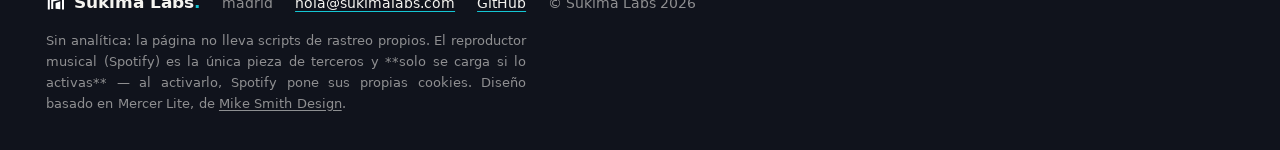
==== commit b6d0b894: "feat: captura real y actual de ATLAS ONU en su tarjeta (aportada por Jeisson) La captura restaurada " ====
--- a/index.html
+++ b/index.html
@@ -78,7 +78,7 @@
     <h2>Los proyectos<span class="stop">.</span></h2>
     <div class="workgrid">
       <article class="proj reveal">
-        <a class="shot" href="atlasonu/"><img src="img/atlas.jpg" alt="ATLAS ONU: portada con el buscador y el titular «Entiende cómo la ONU protege los derechos humanos, con los documentos delante»" width="1200" height="630"></a>
+        <a class="shot" href="atlasonu/"><img src="img/atlas.jpg" alt="Captura real de ATLAS ONU: el buscador con el titular «Entiende cómo la ONU protege los derechos humanos, con los documentos delante» y el panel lateral de navegación" width="1200" height="630"></a>
         <div class="p-cap">
           <h3><a href="atlasonu/">ATLAS ONU</a></h3>
           <p>Saber qué puede hacer la ONU ante una violación de derechos humanos es perderse entre mandatos, tratados, comités y siglas.</p>
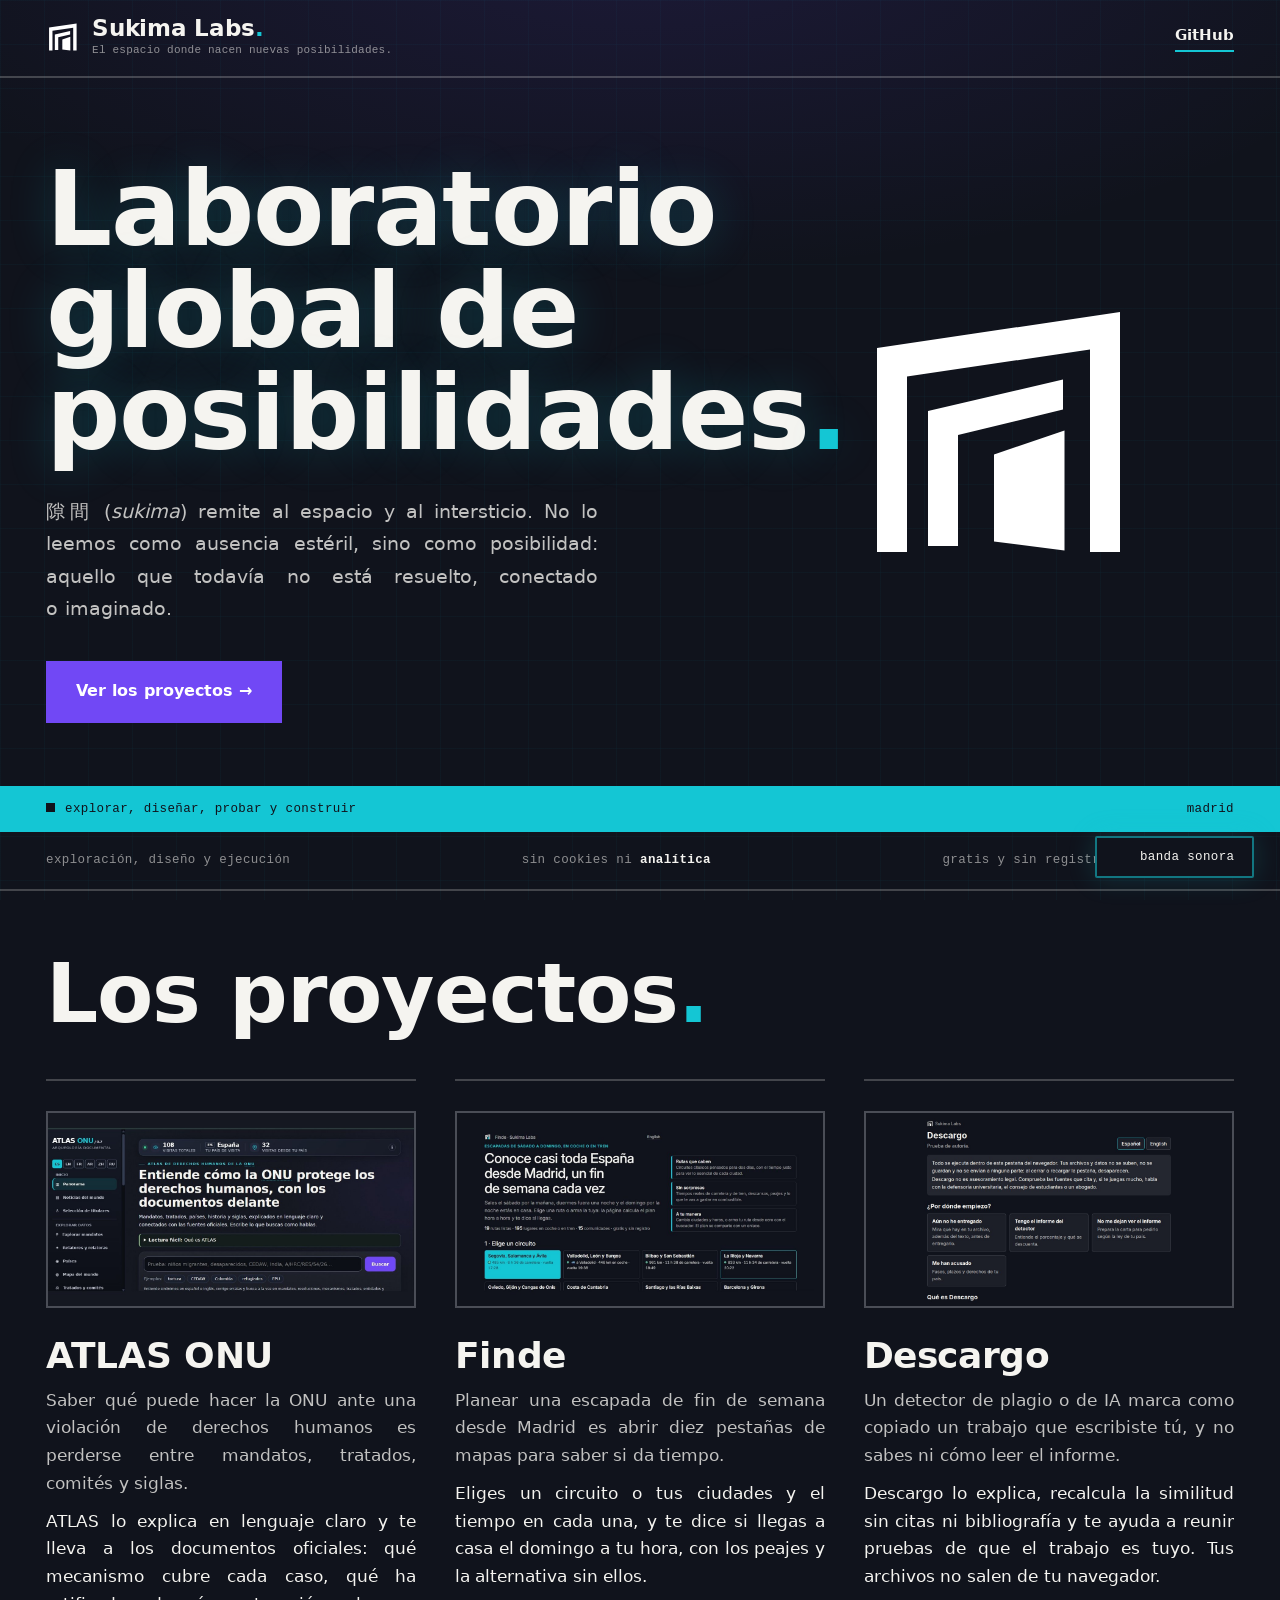
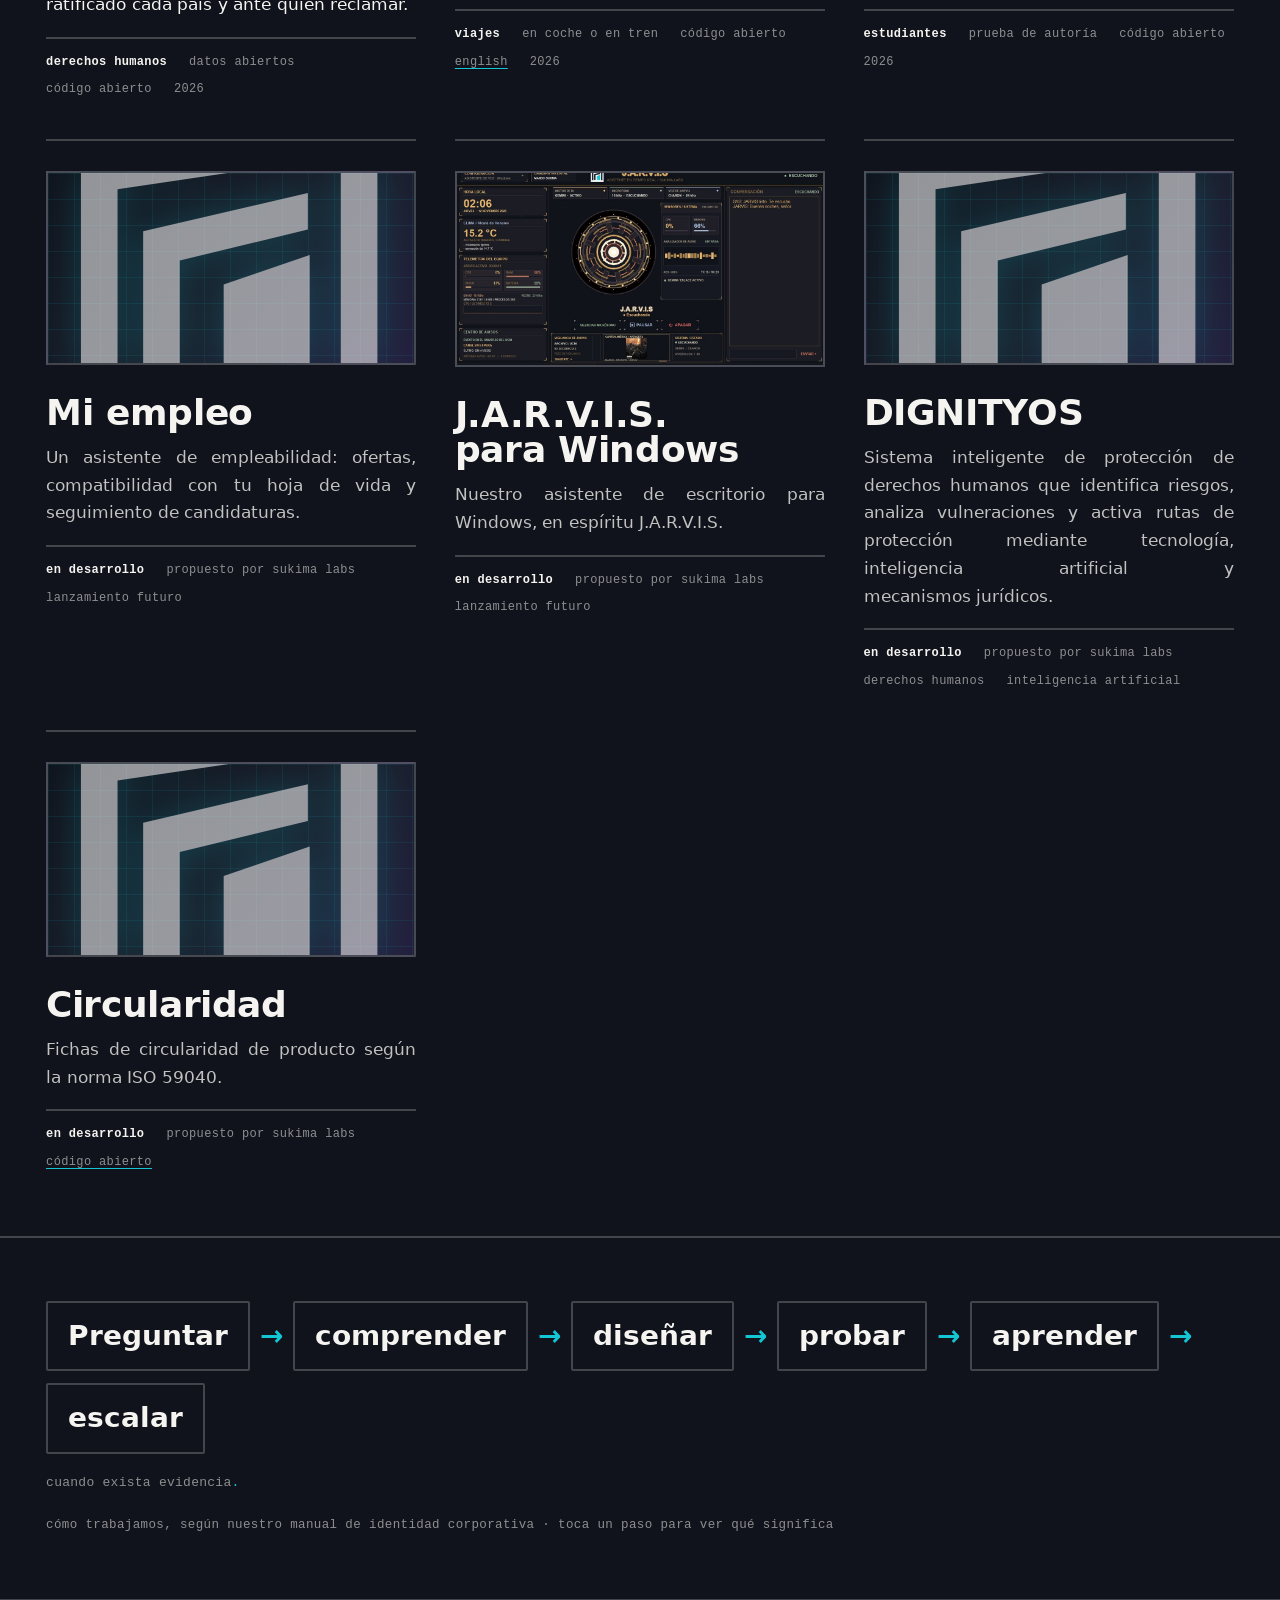
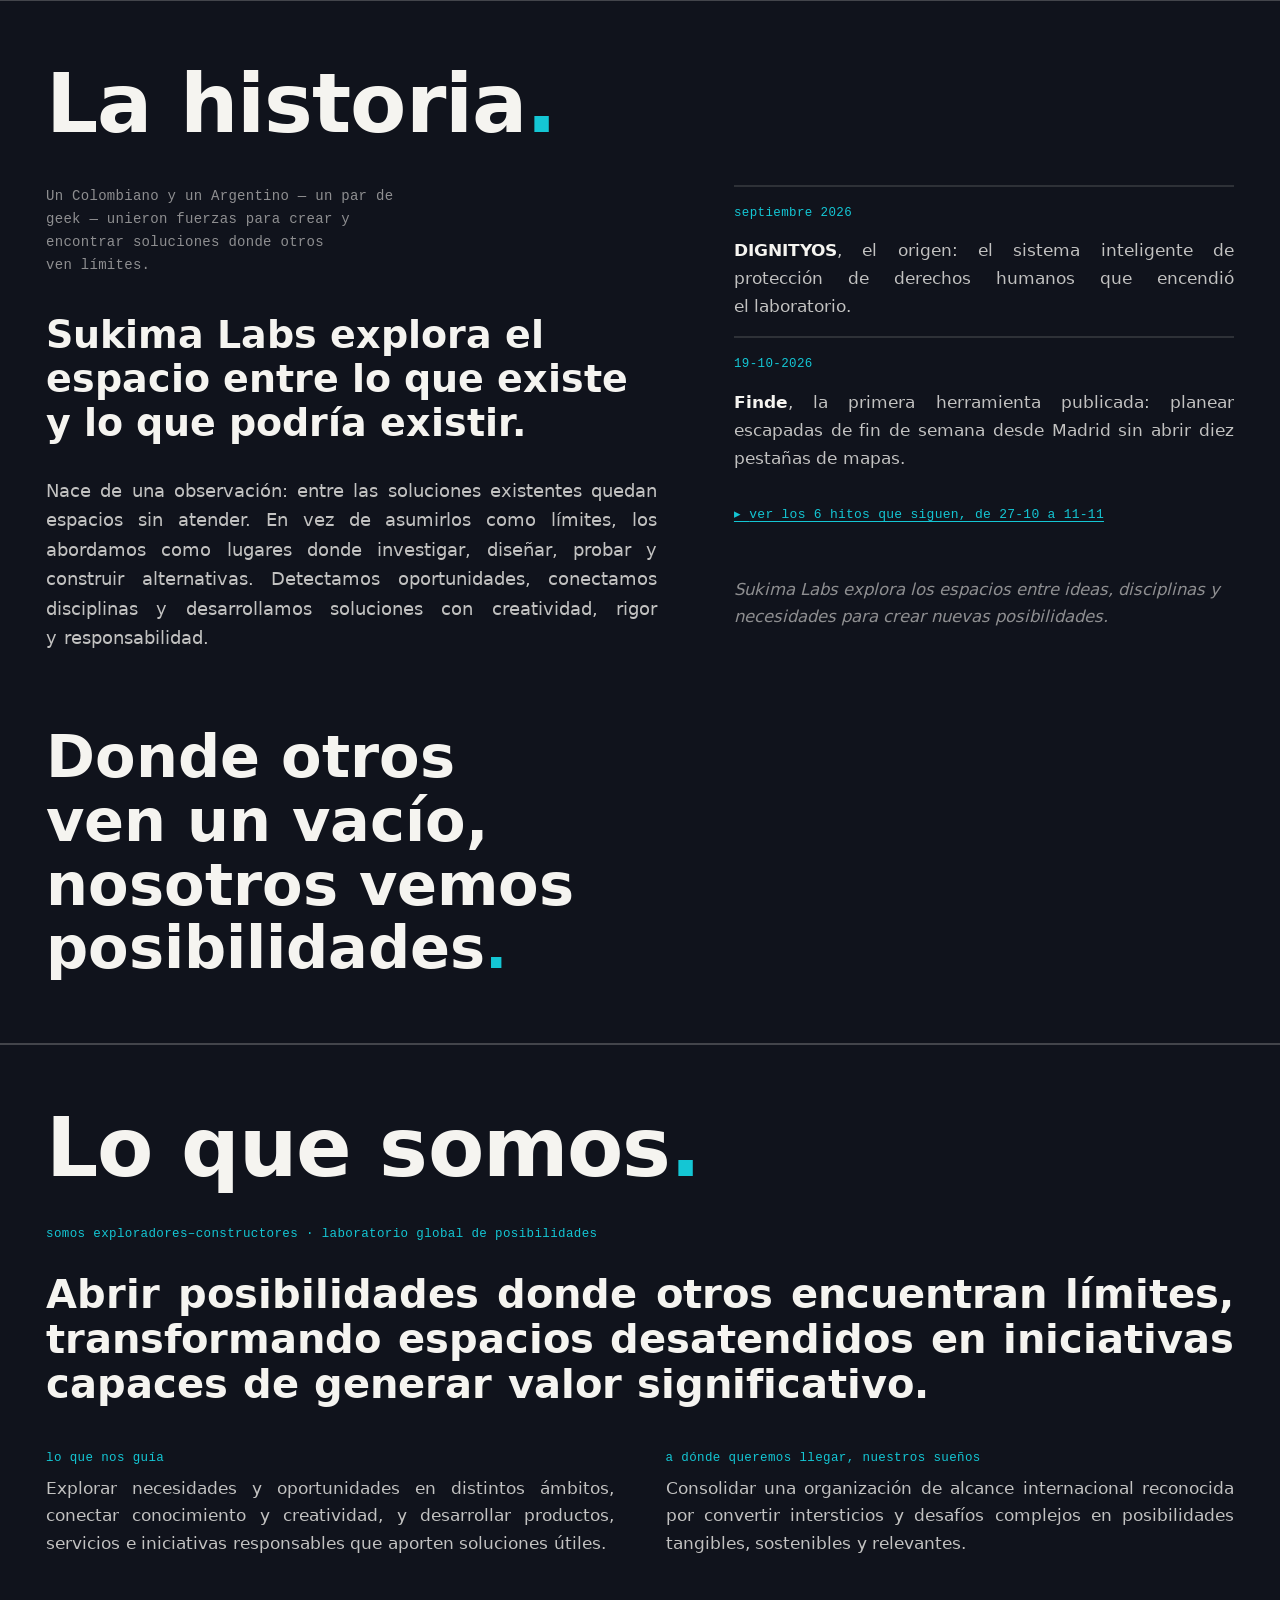
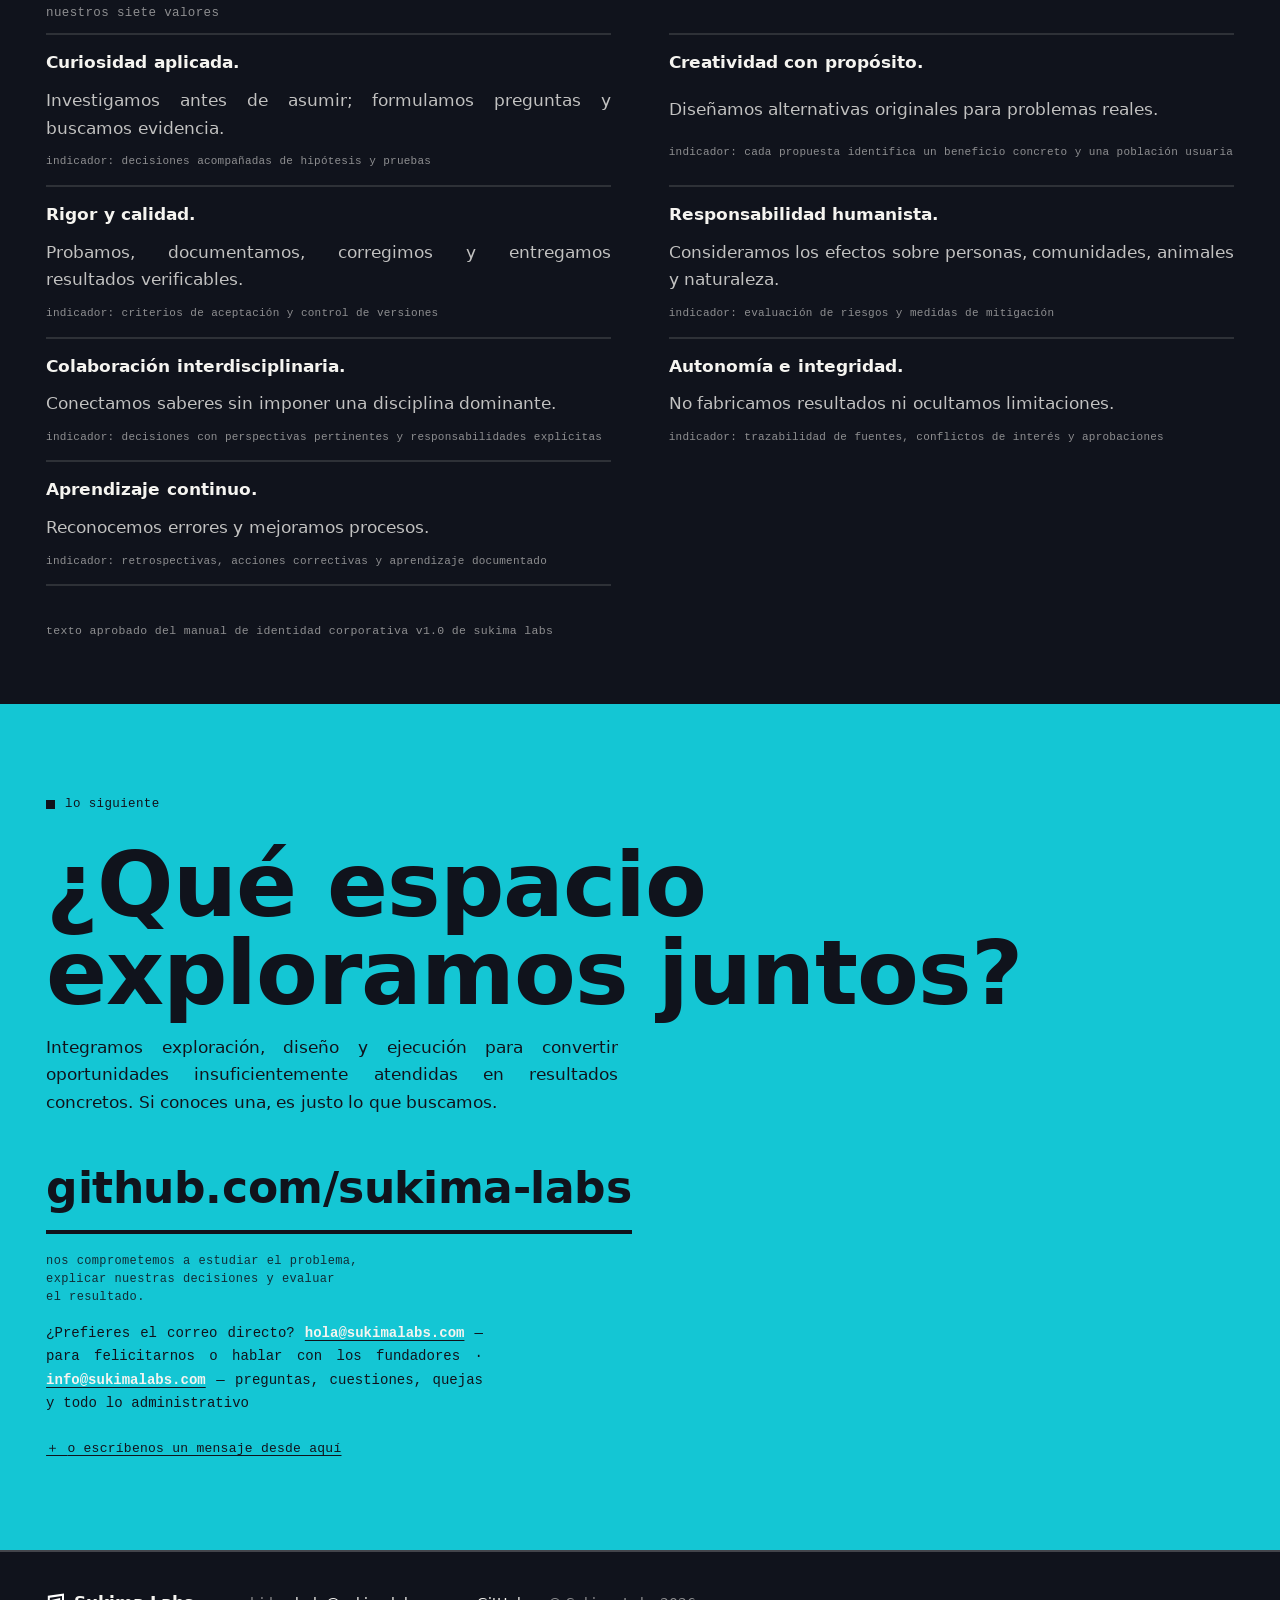
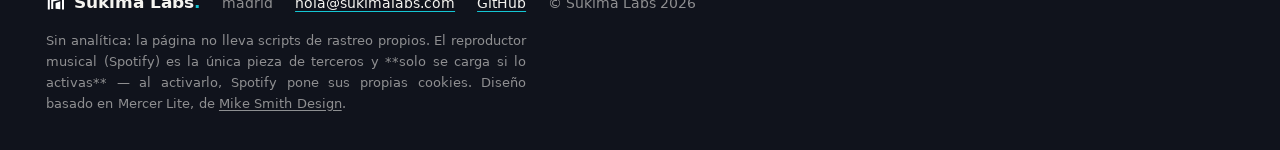
==== commit 6b5ec64e: "feat: captura real y actual de Finde en su tarjeta (aportada por Jeisson) Sustituye la captura del d" ====
--- a/index.html
+++ b/index.html
@@ -87,7 +87,7 @@
         </div>
       </article>
       <article class="proj reveal r2">
-        <a class="shot" href="finde/"><img src="img/finde.jpg" alt="Finde: mapa de España con las rutas de fin de semana que salen de Madrid" width="1200" height="630" loading="lazy"></a>
+        <a class="shot" href="finde/"><img src="img/finde.jpg" alt="Captura real de Finde: la cabecera con el isotipo y el titular «Conoce casi toda España desde Madrid, un fin de semana cada vez» y los circuitos a elegir" width="1200" height="630" loading="lazy"></a>
         <div class="p-cap">
           <h3><a href="finde/">Finde</a></h3>
           <p>Planear una escapada de fin de semana desde Madrid es abrir diez pestañas de mapas para saber si da&nbsp;tiempo.</p>
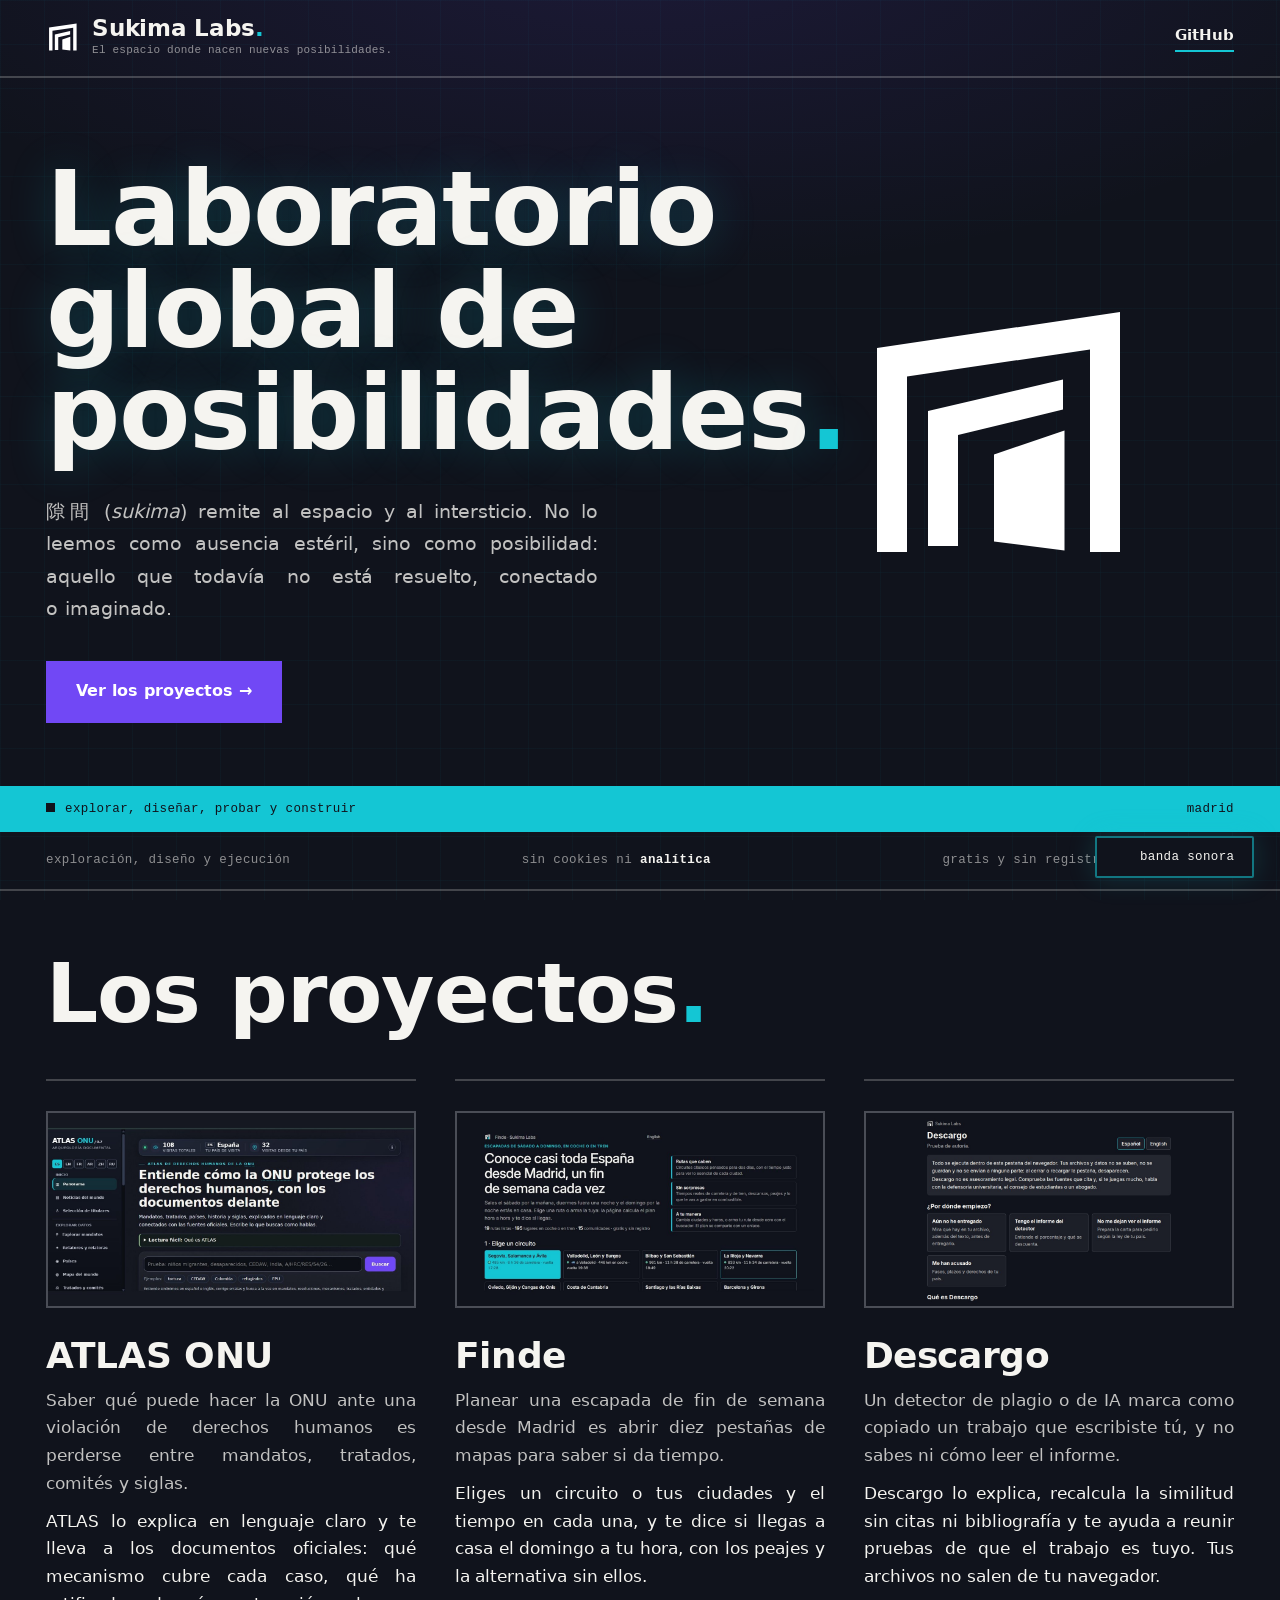
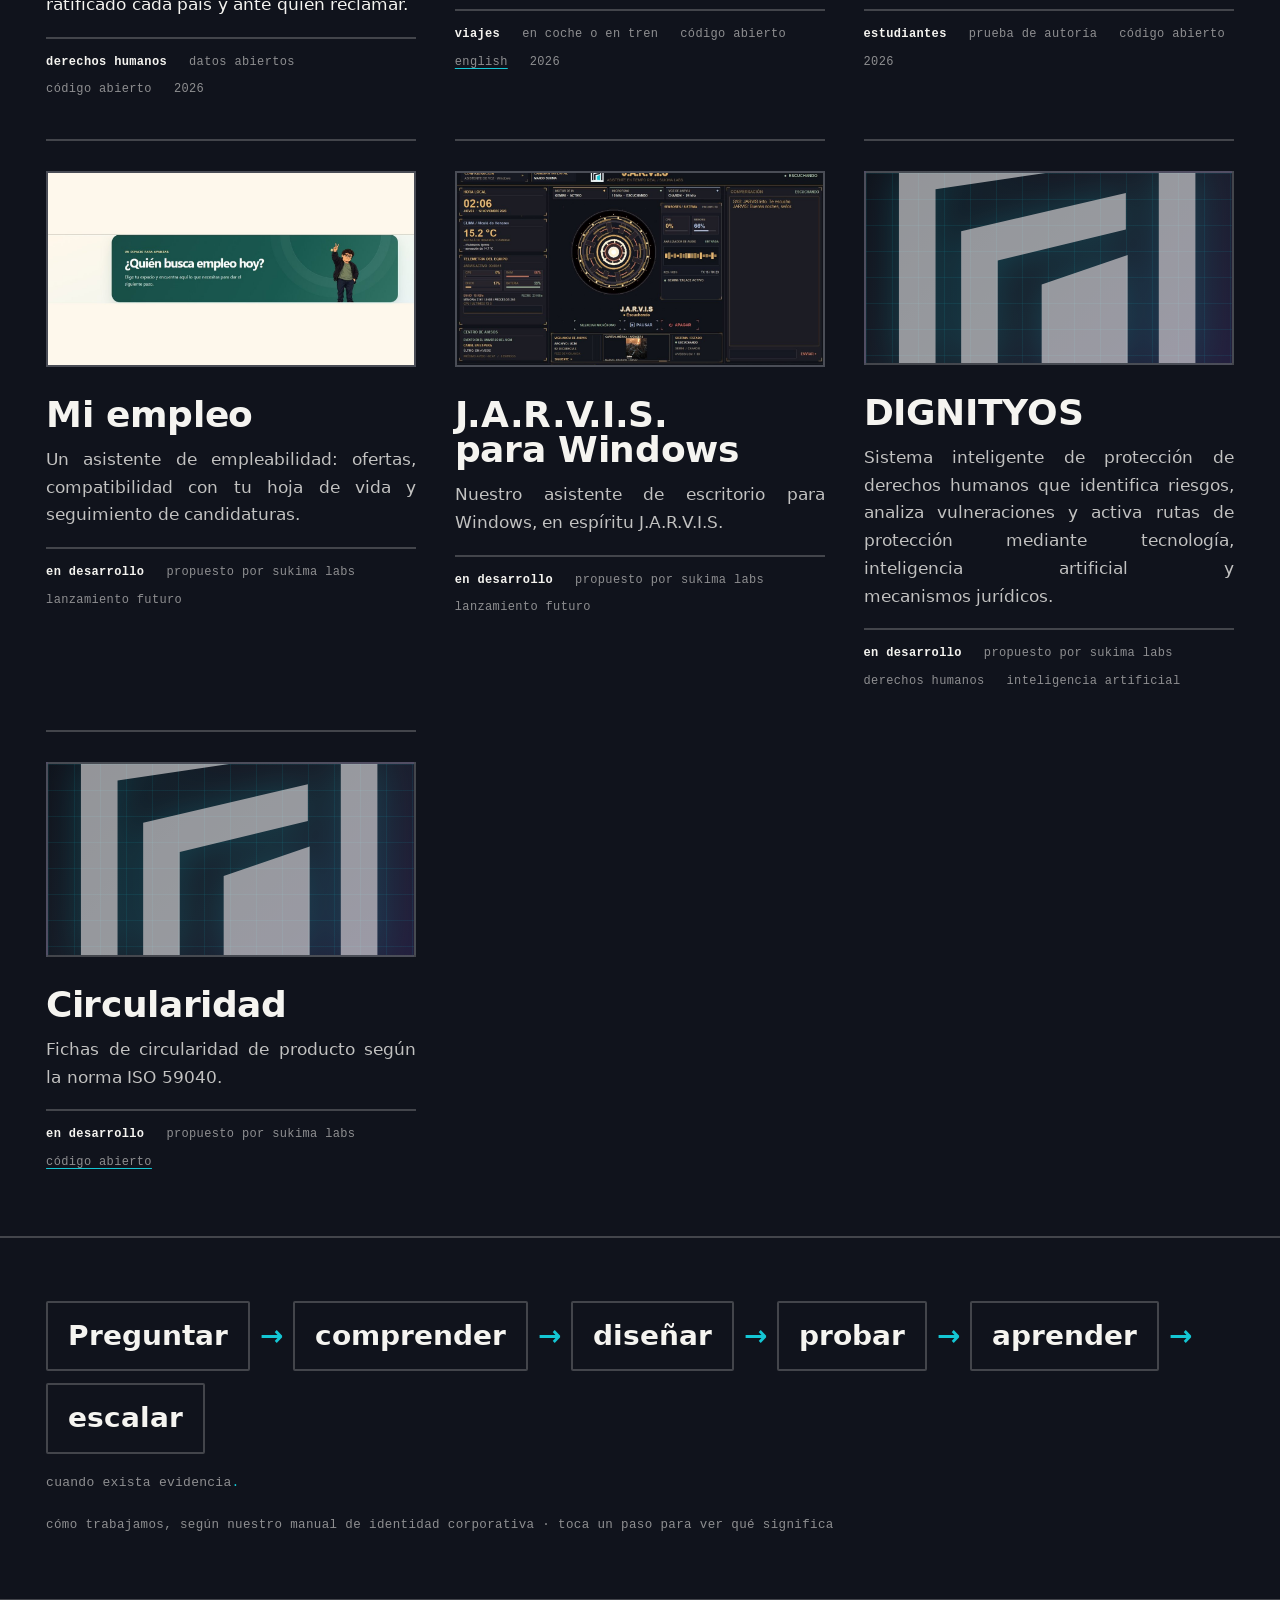
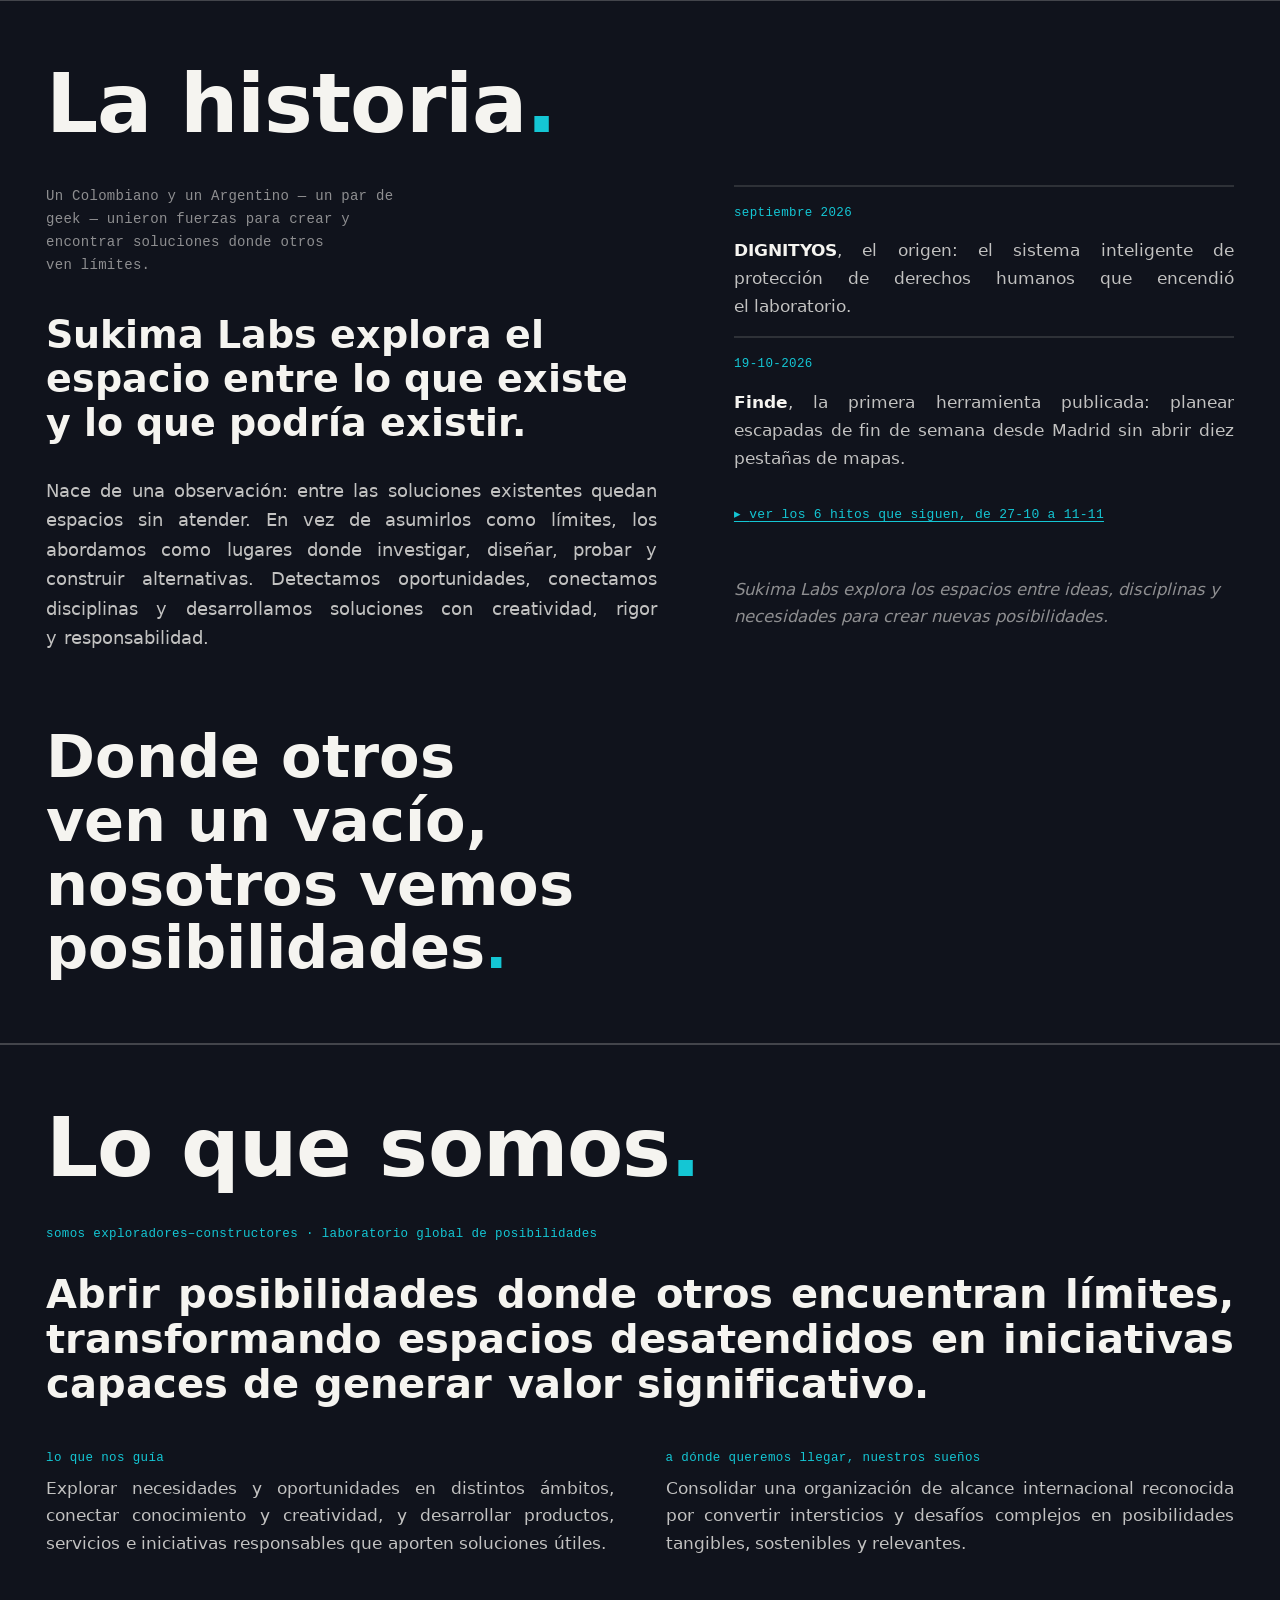
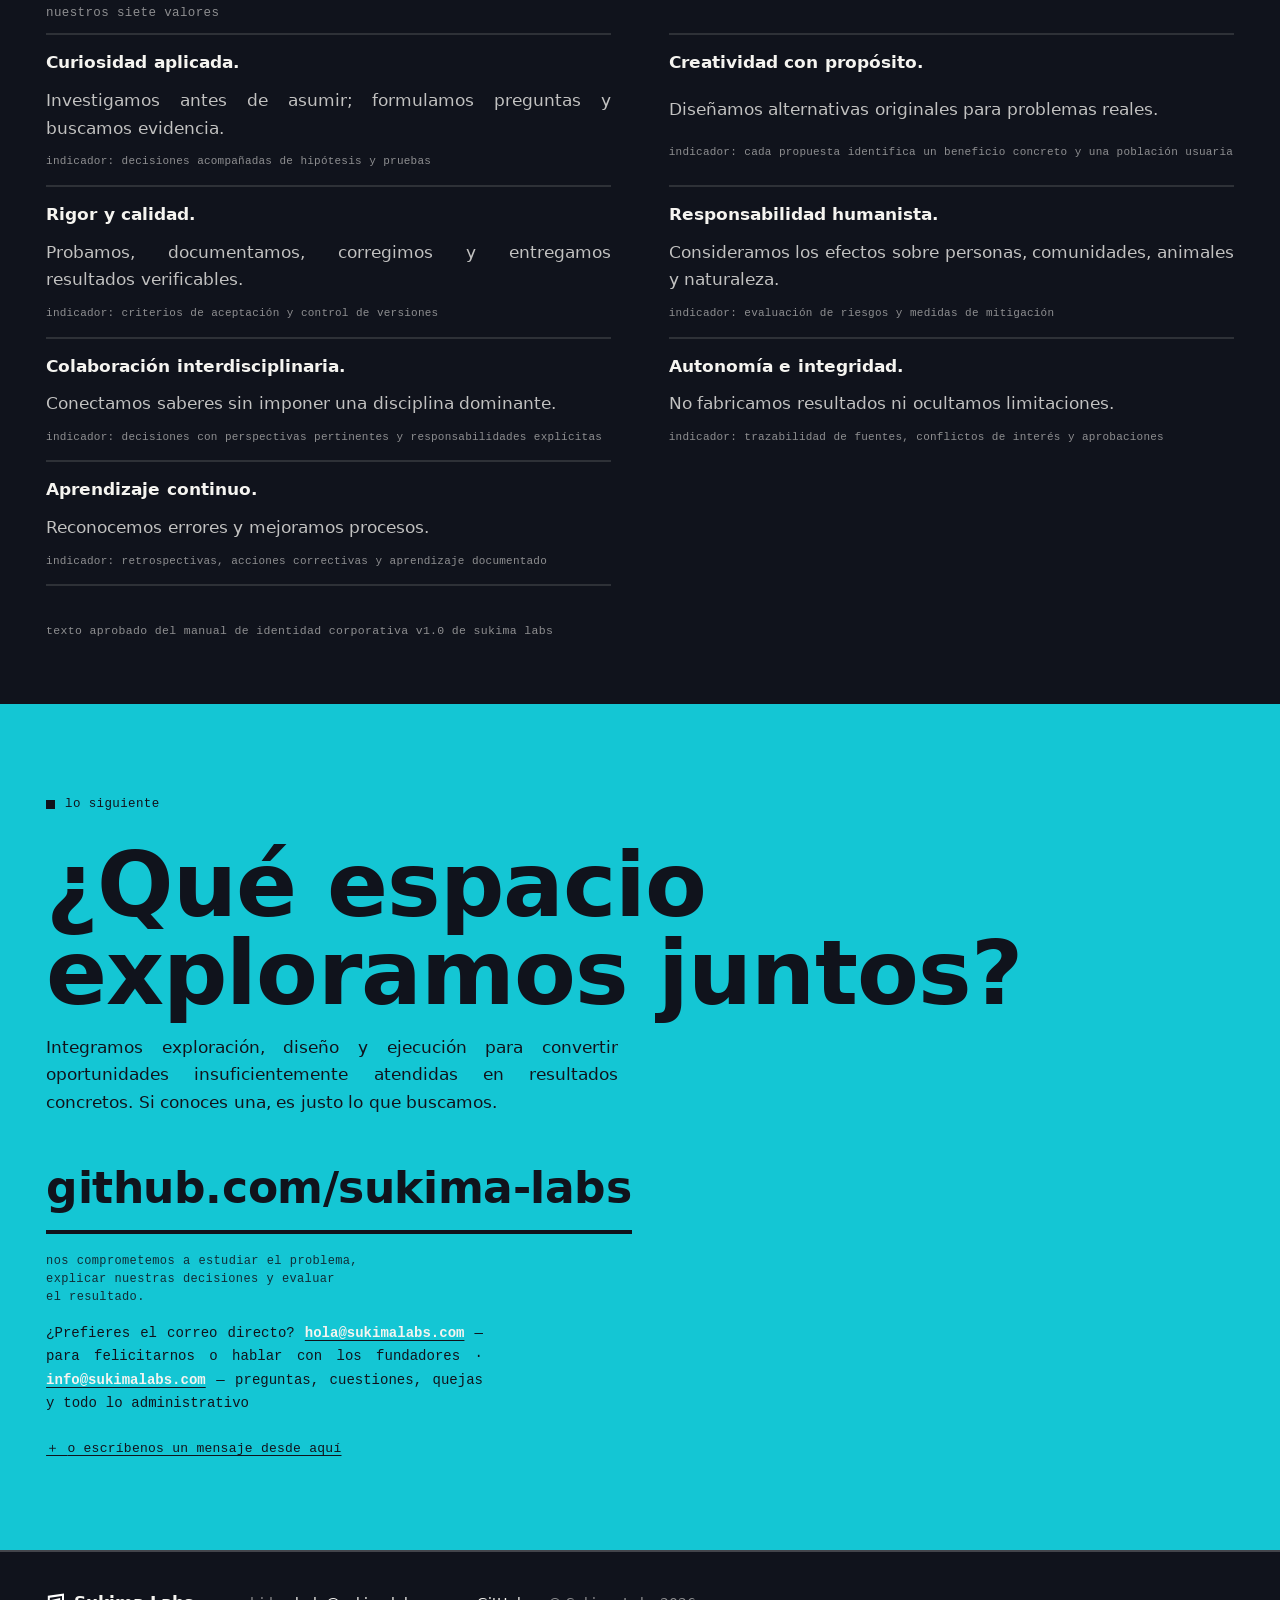
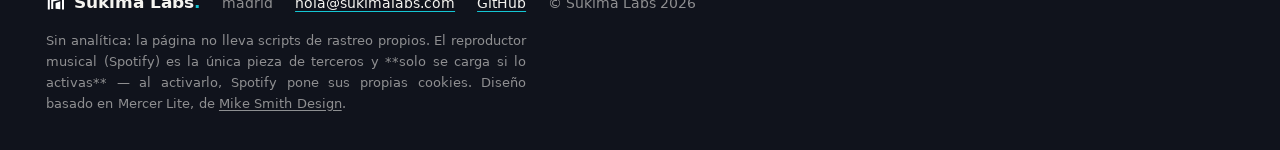
==== commit 9b1c0ff9: "feat: franja real de Mi empleo en su tarjeta (sin los espacios personales) Jeisson aportó la captura" ====
--- a/index.html
+++ b/index.html
@@ -105,7 +105,7 @@
         </div>
       </article>
       <article class="proj dev reveal r2">
-        <div class="shot dev-shot" aria-hidden="true"><img class="dev-iso" src="img/isotipo_white.svg" alt=""></div>
+        <div class="shot"><img src="img/empleo.jpg" alt="Captura real de Mi empleo: la franja «¿Quién busca empleo hoy? — un espacio para avanzar» (los espacios personales de la app no se publican)" width="1200" height="630" loading="lazy"></div>
         <div class="p-cap">
           <h3>Mi empleo</h3>
           <p>Un asistente de empleabilidad: ofertas, compatibilidad con tu hoja de vida y seguimiento de&nbsp;candidaturas.</p>
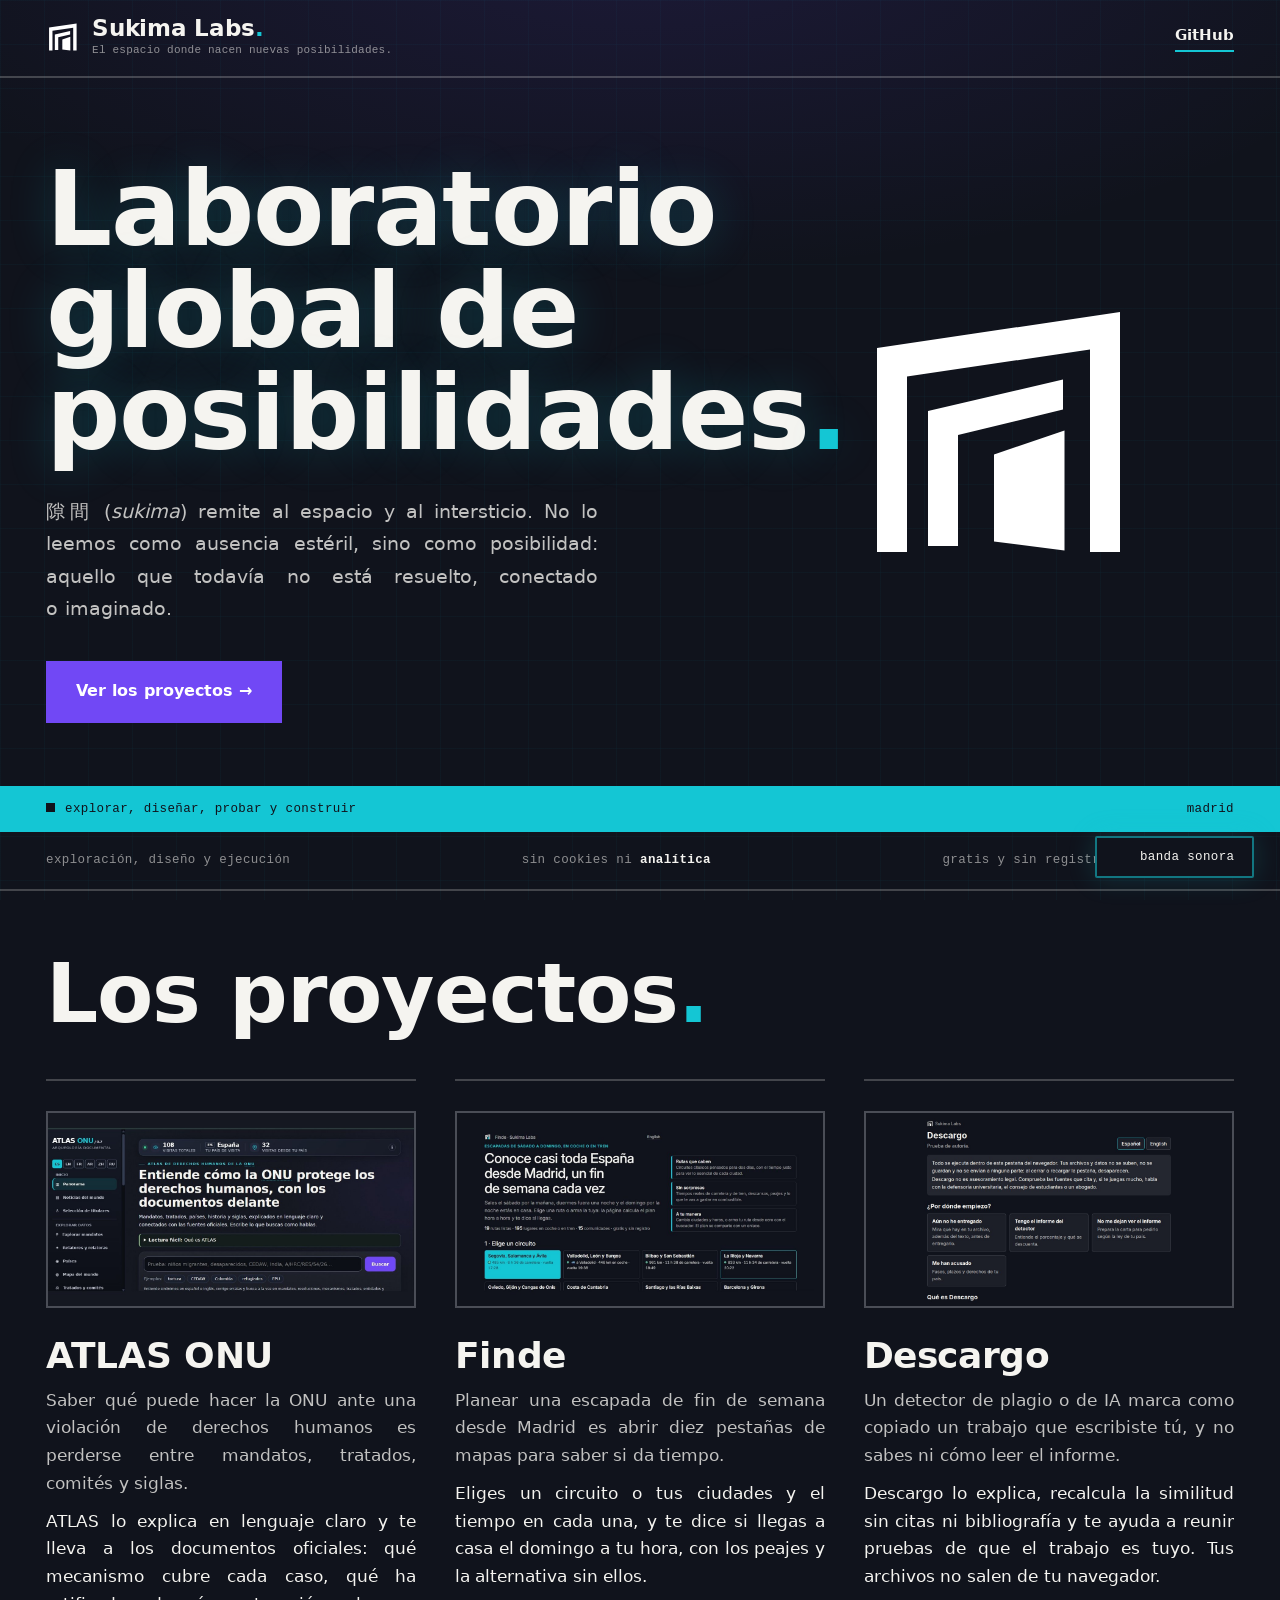
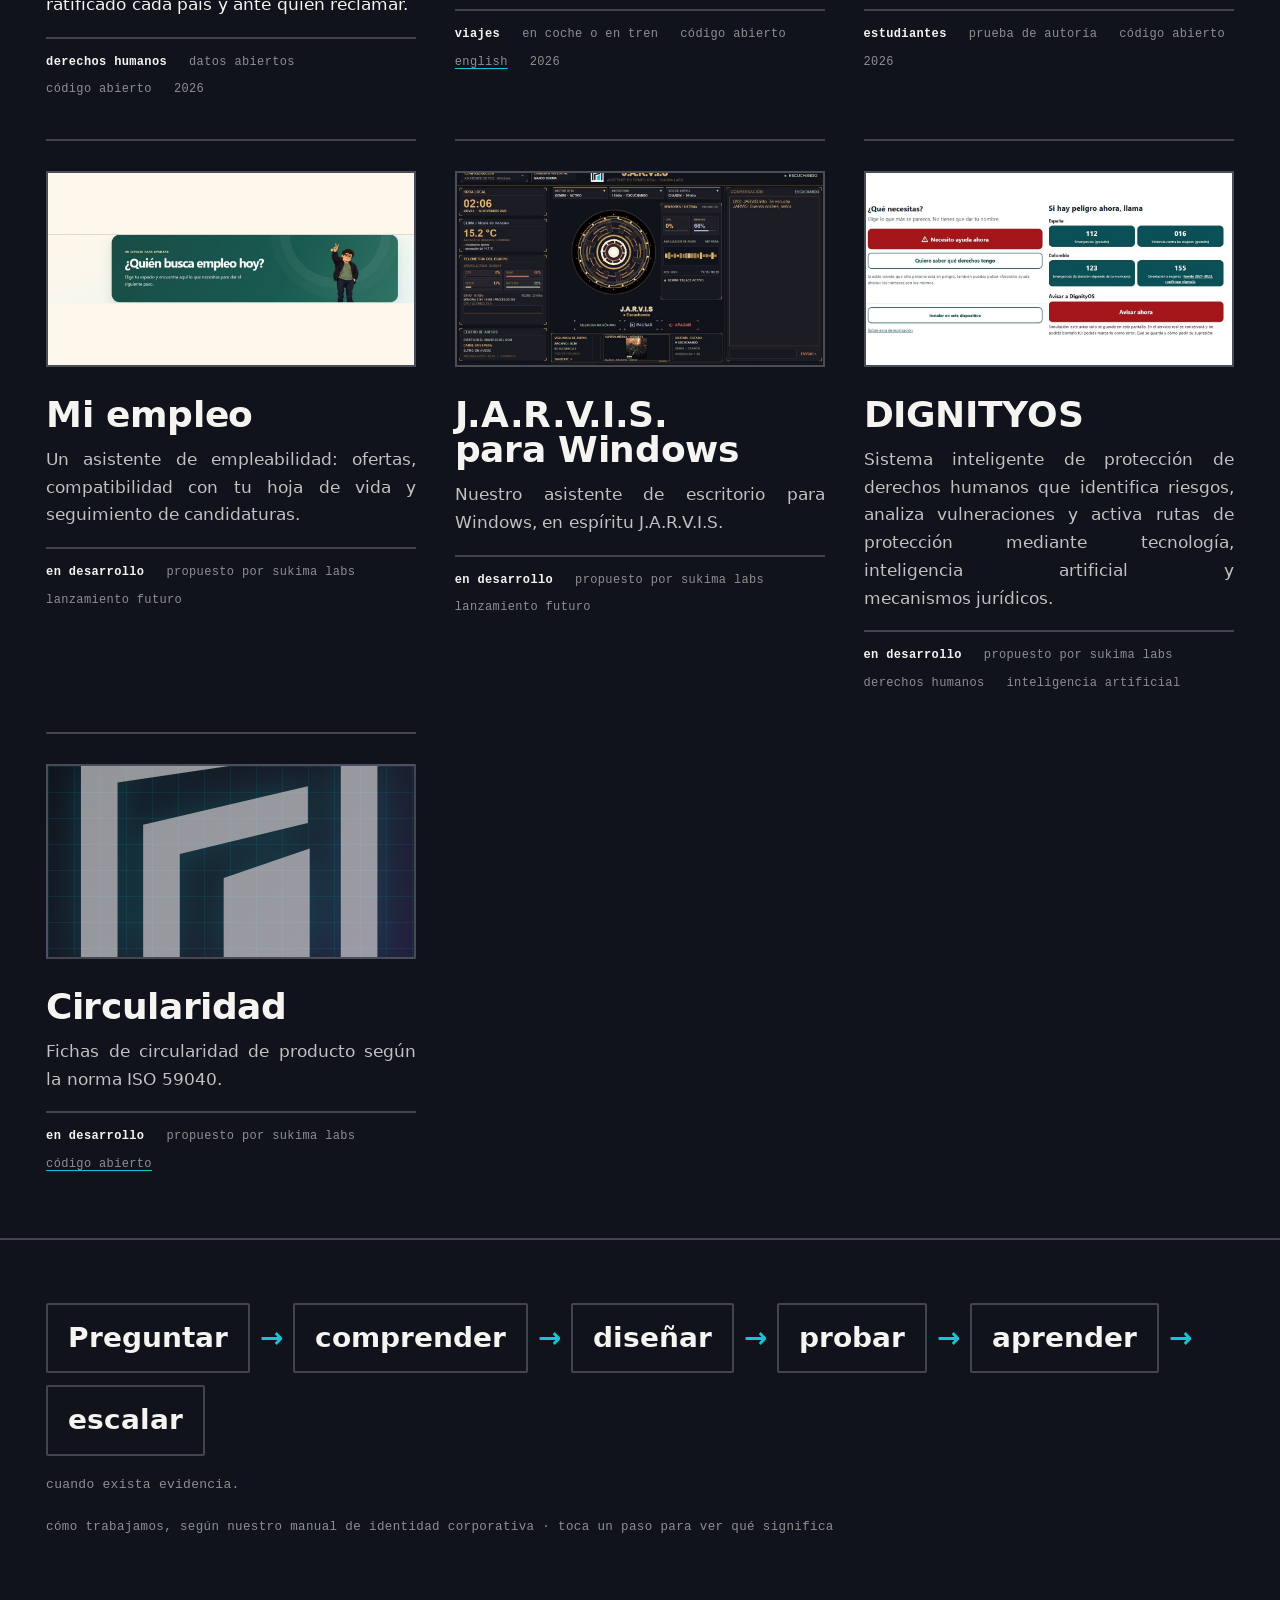
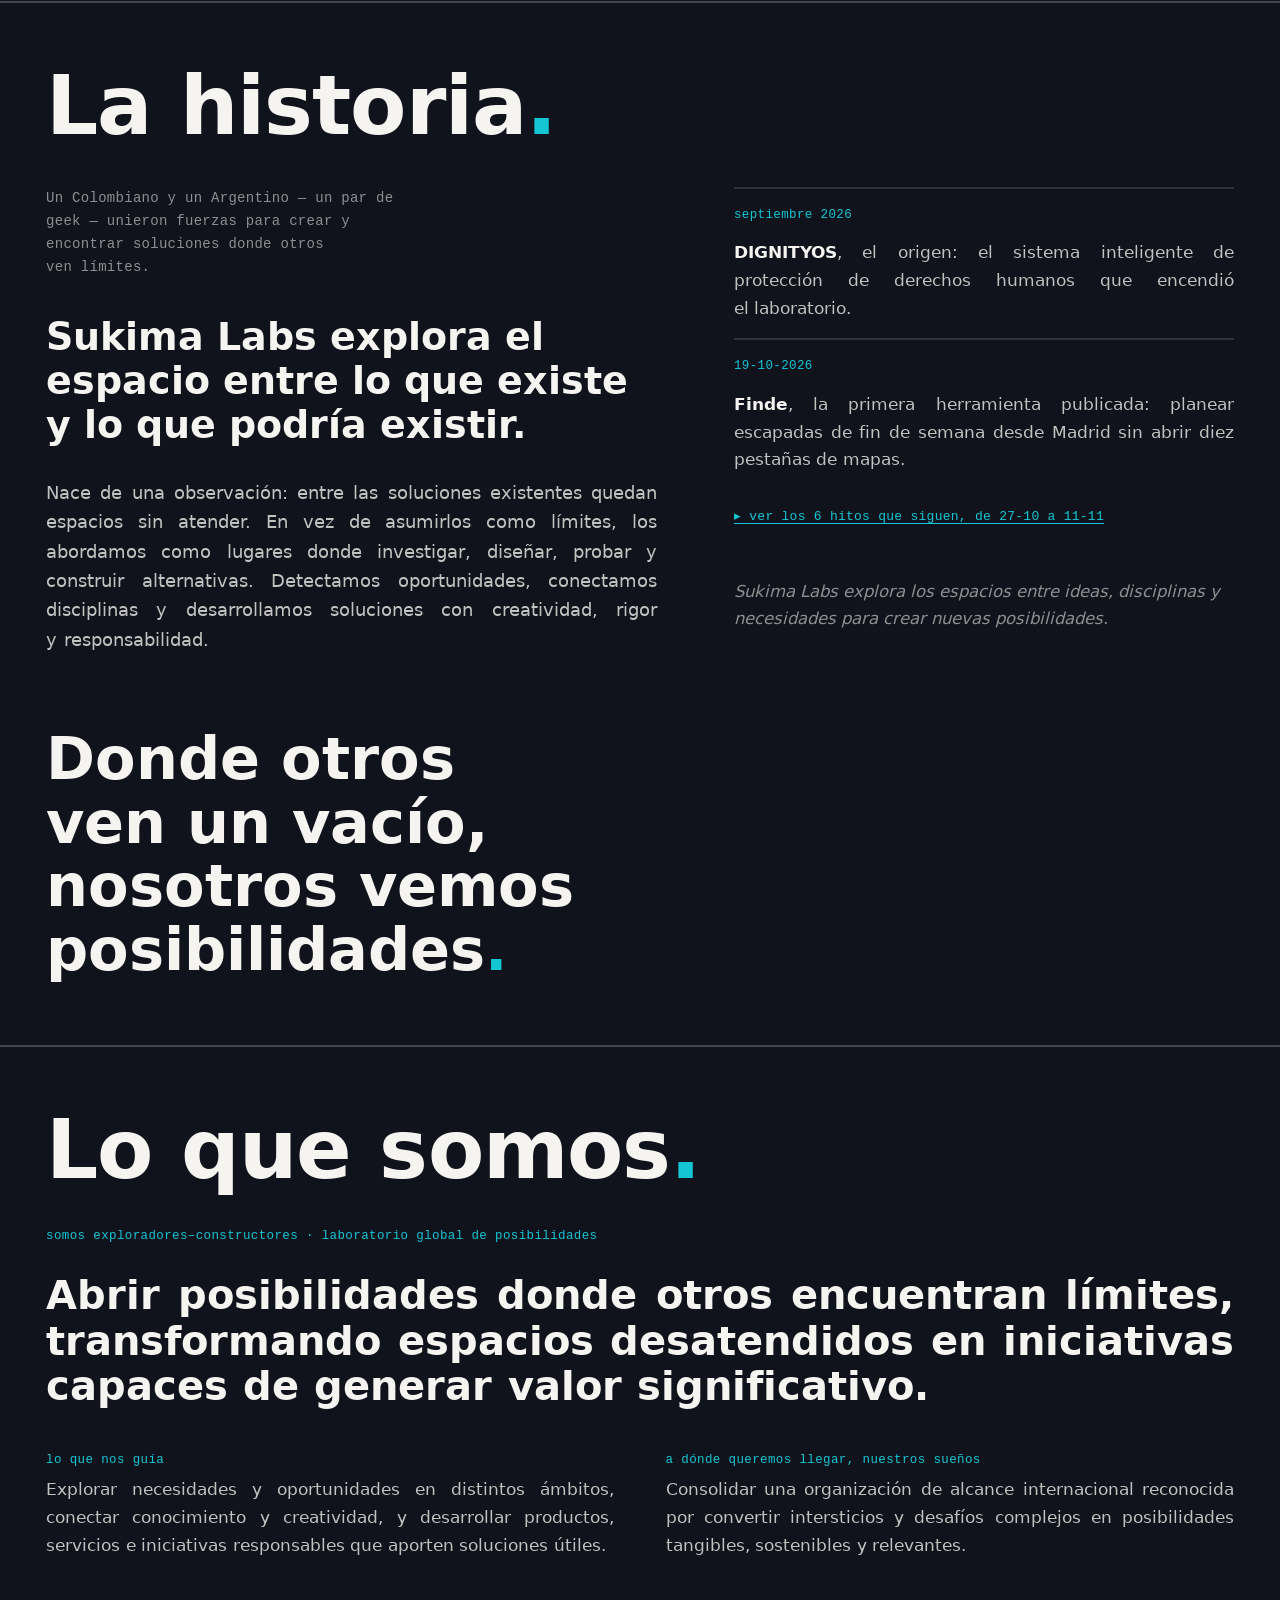
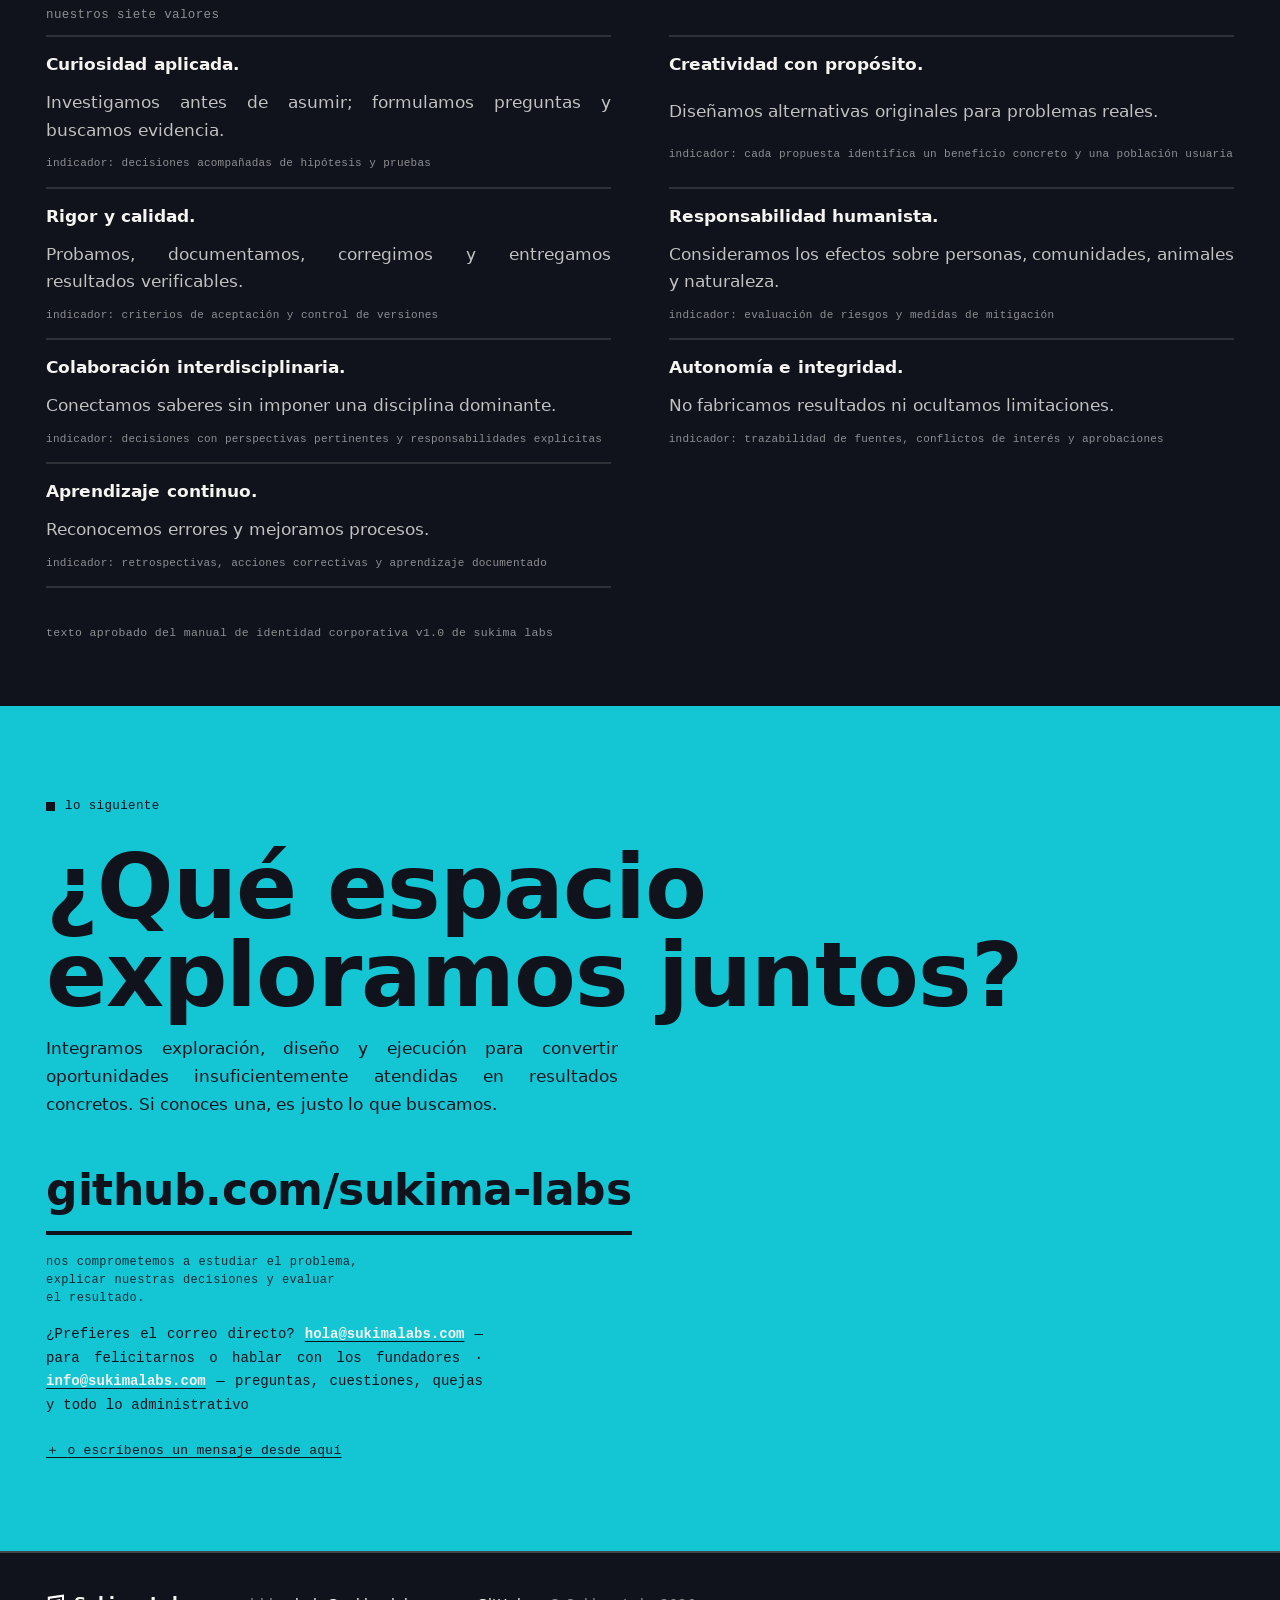
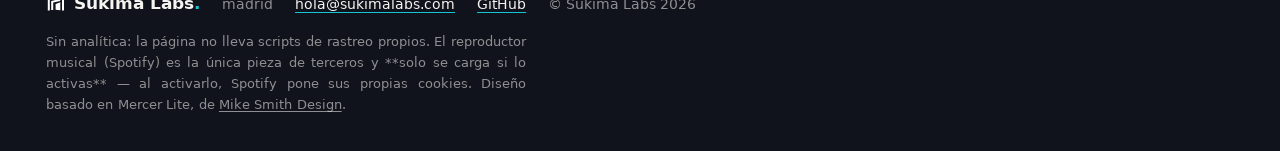
==== commit 059db84a: "feat: diptico con las dos capturas reales de la demo de DIGNITYOS (aportadas por Jeisson) Entrada «¿" ====
--- a/index.html
+++ b/index.html
@@ -121,7 +121,7 @@
         </div>
       </article>
       <article class="proj dev reveal r2">
-        <div class="shot dev-shot" aria-hidden="true"><img class="dev-iso" src="img/isotipo_white.svg" alt=""></div>
+        <div class="shot"><img src="img/dignityos.jpg" alt="Capturas reales de la demo de DIGNITYOS: la pantalla «¿Qué necesitas?» con la salida a emergencias y la de teléfonos de España y Colombia (demo con datos ficticios, en desarrollo)" width="1200" height="630" loading="lazy"></div>
         <div class="p-cap">
           <h3>DIGNITYOS</h3>
           <p>Sistema inteligente de protección de derechos humanos que identifica riesgos, analiza vulneraciones y activa rutas de protección mediante tecnología, inteligencia artificial y mecanismos&nbsp;jurídicos.</p>
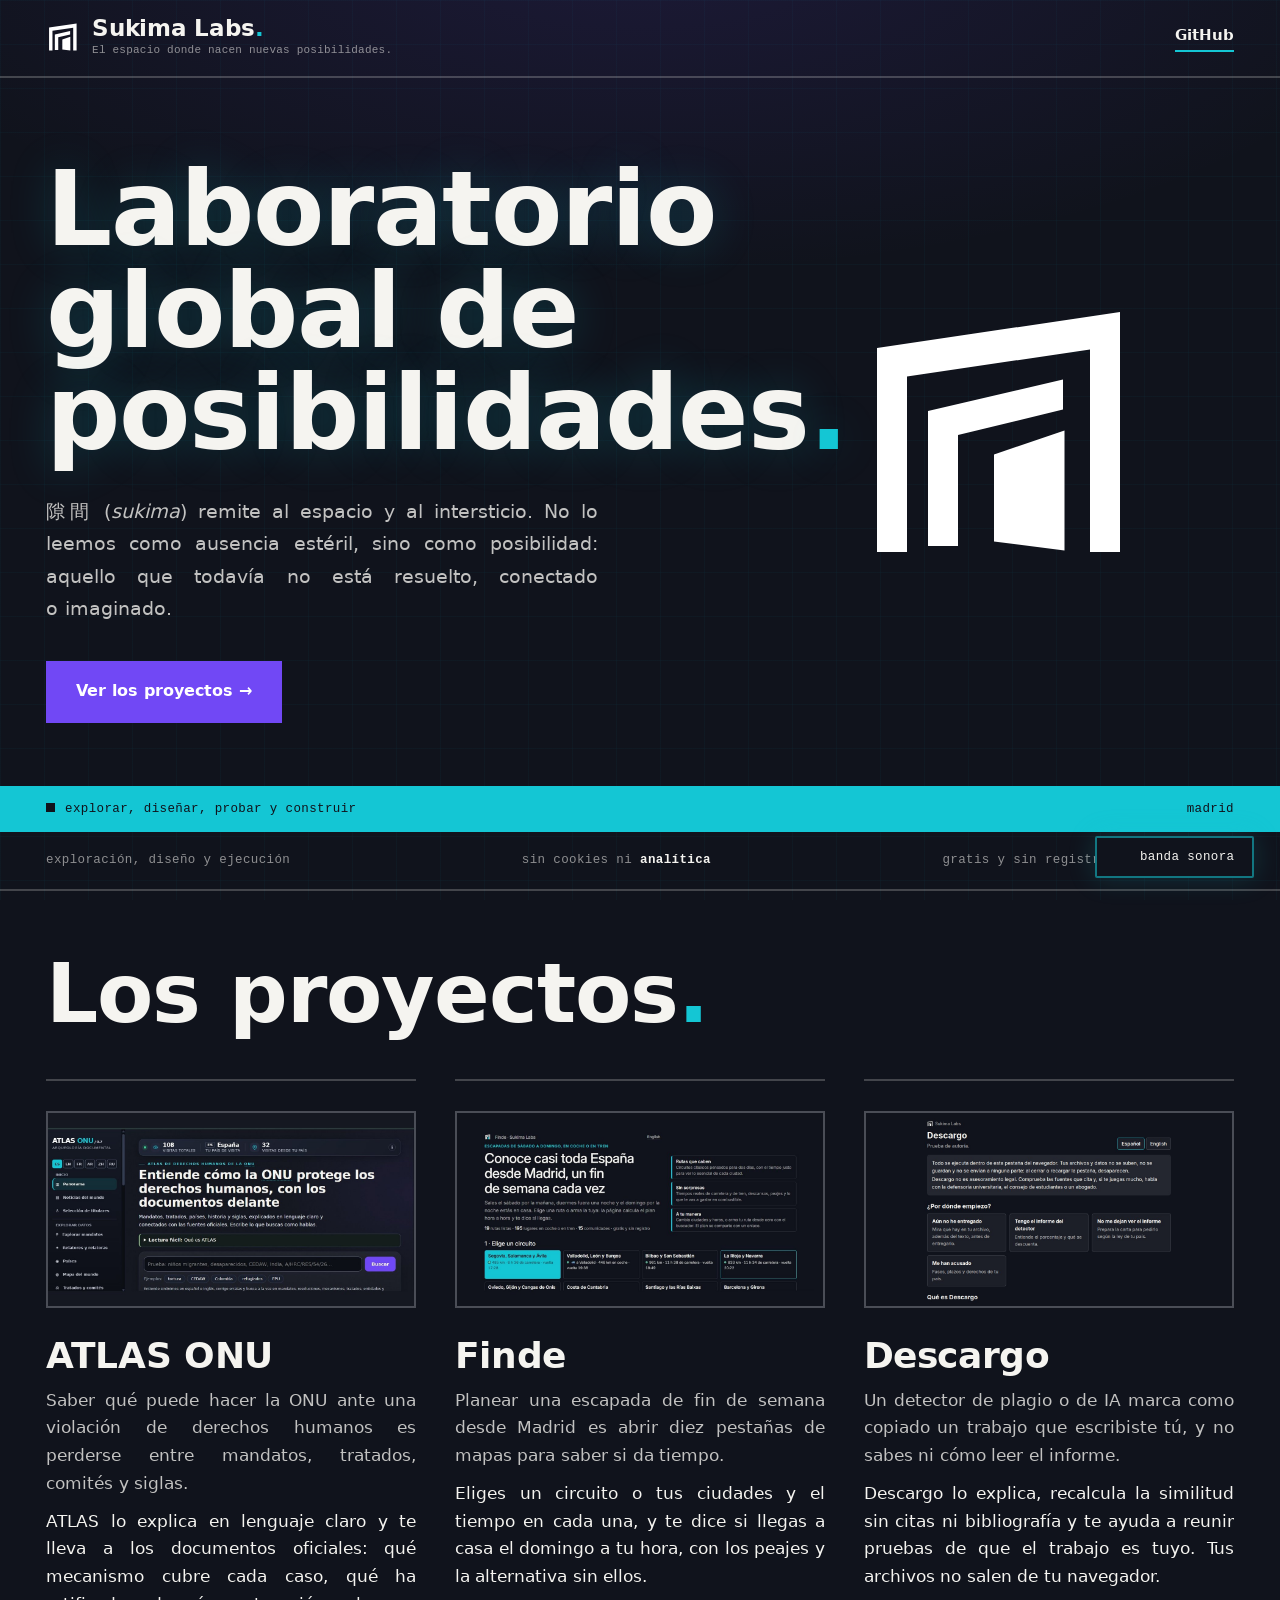
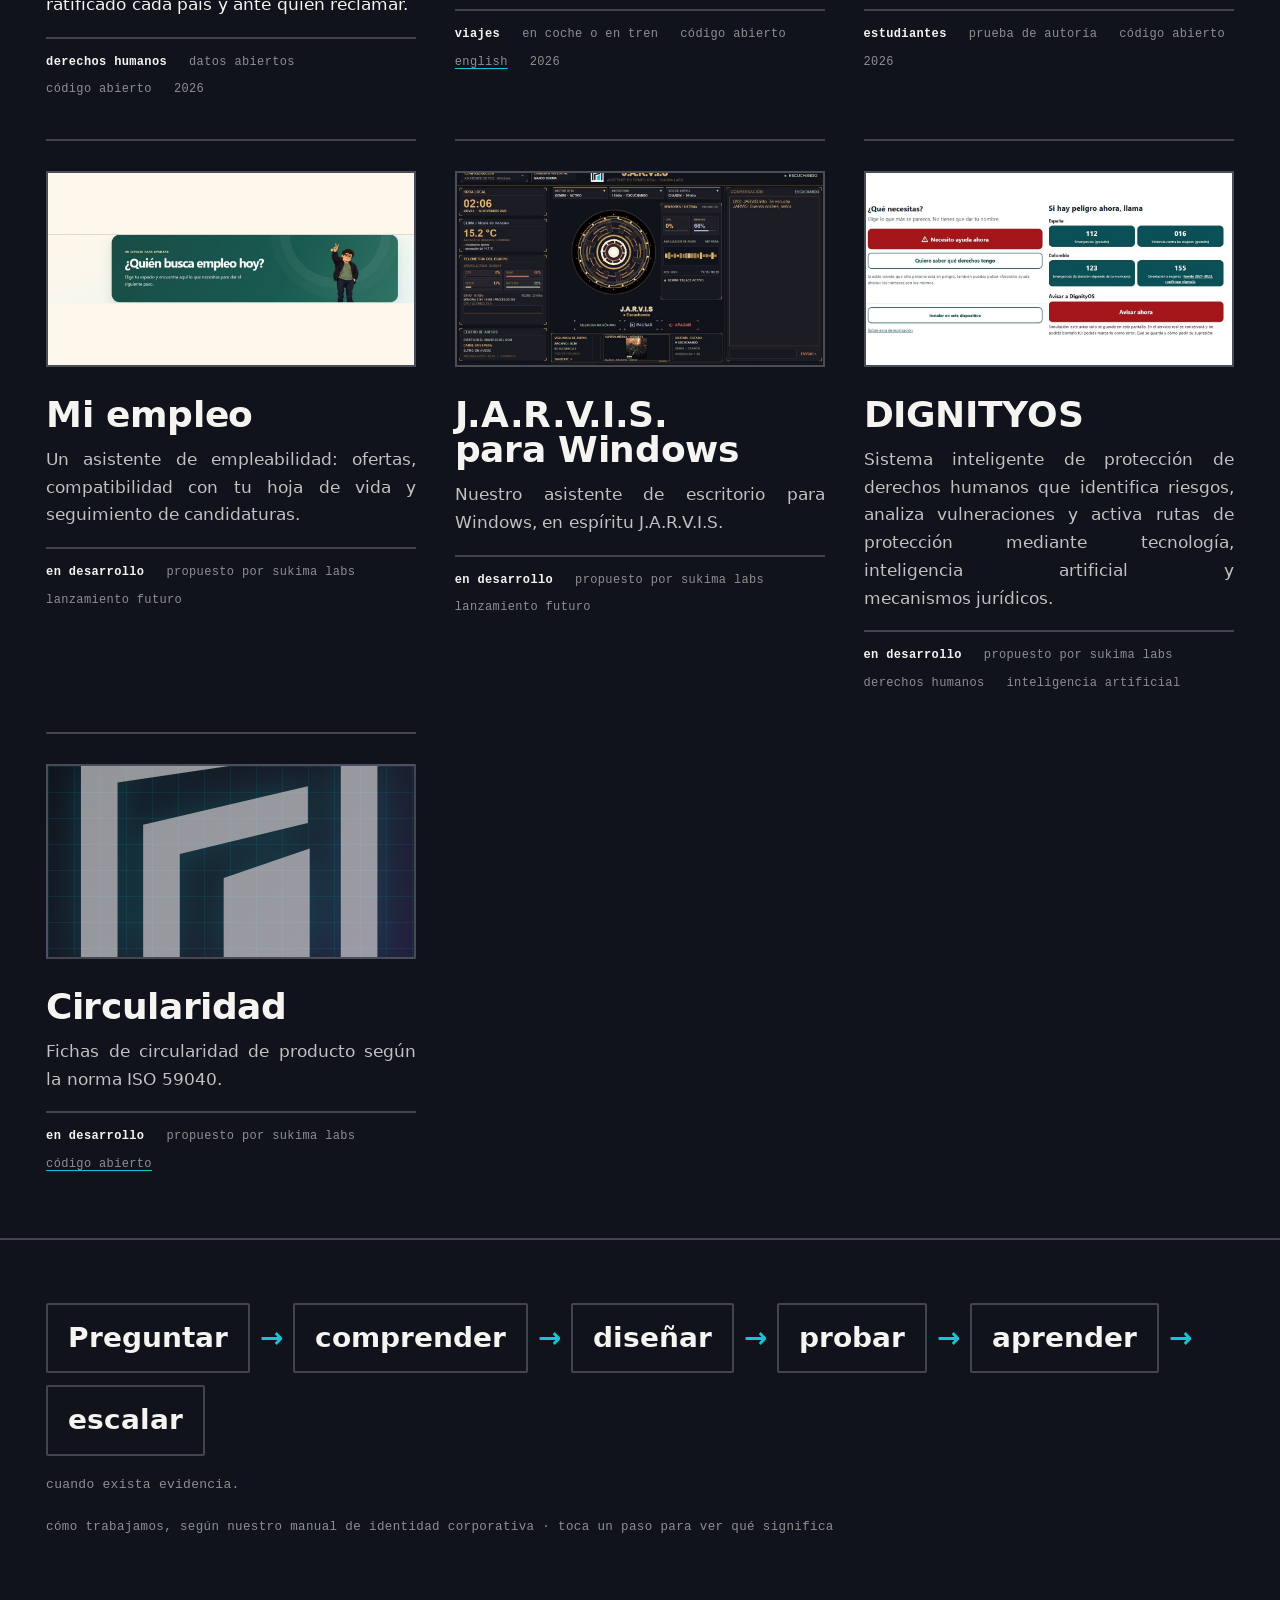
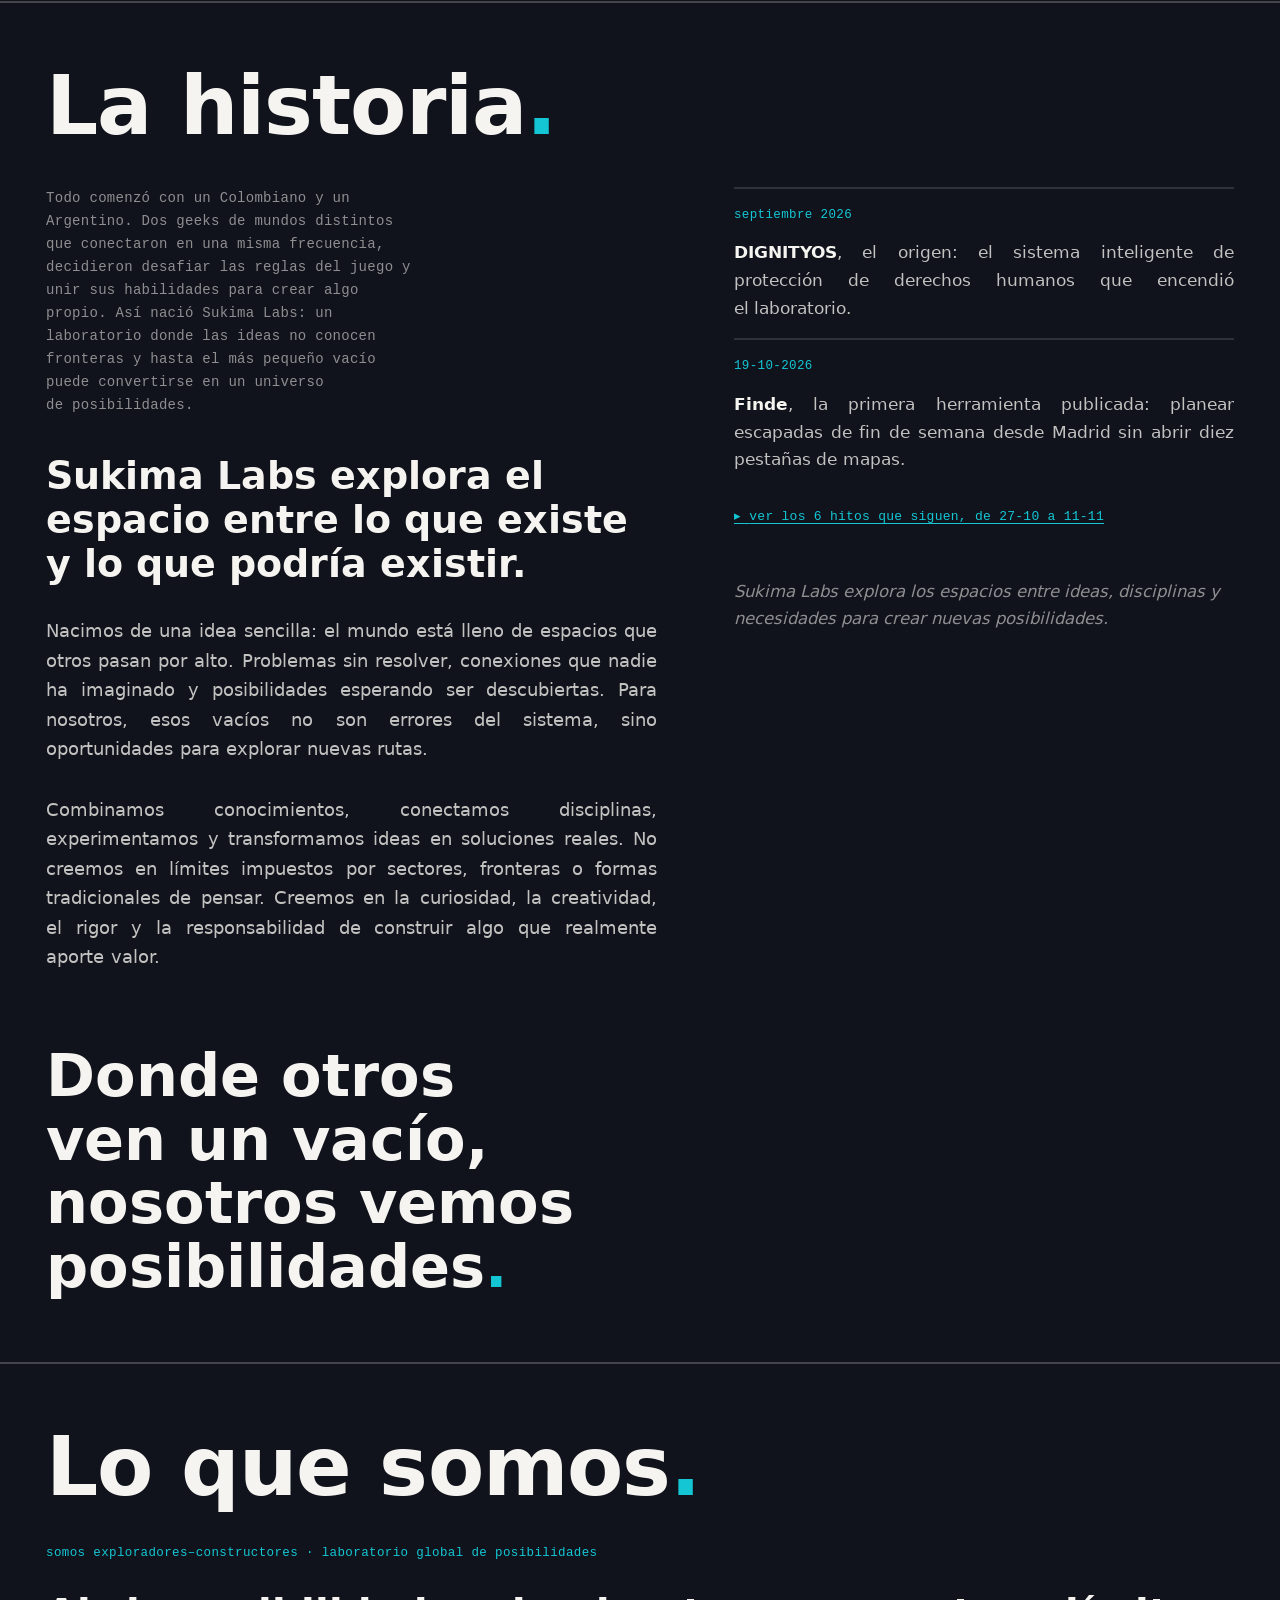
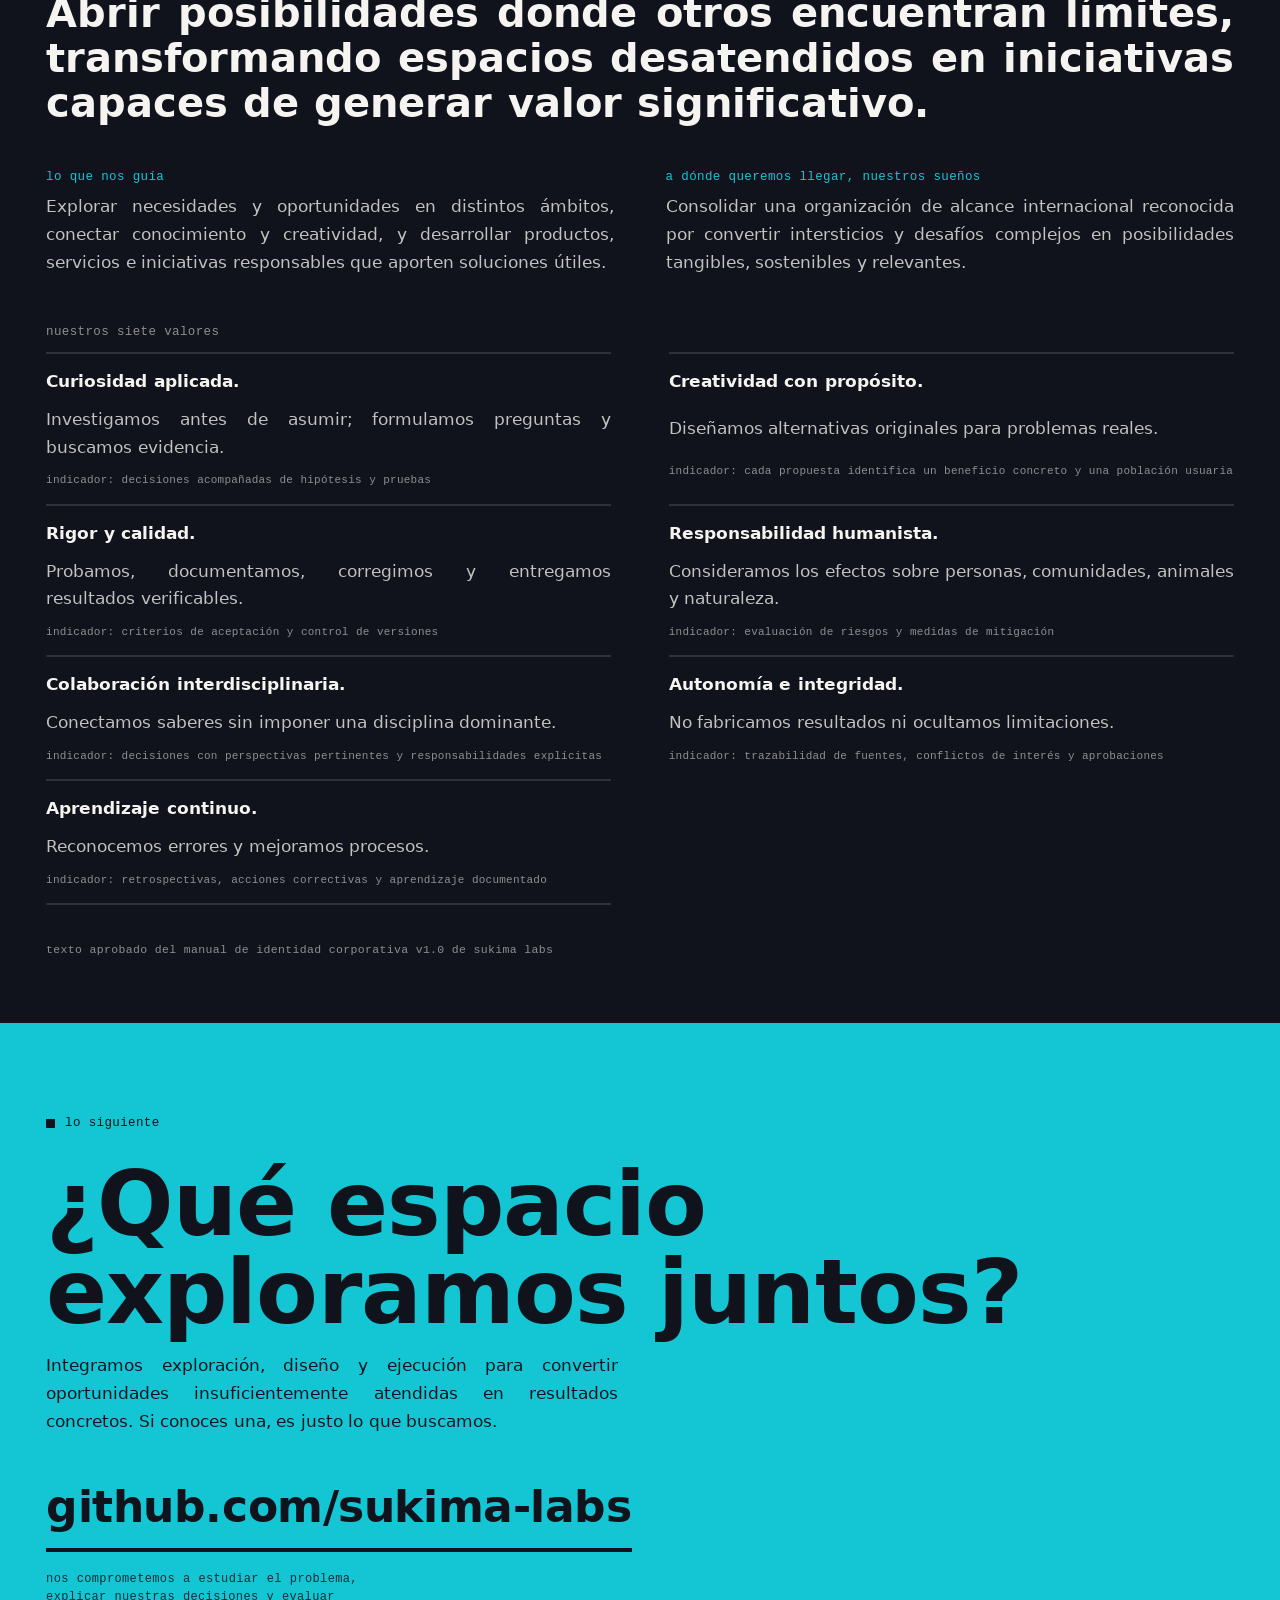
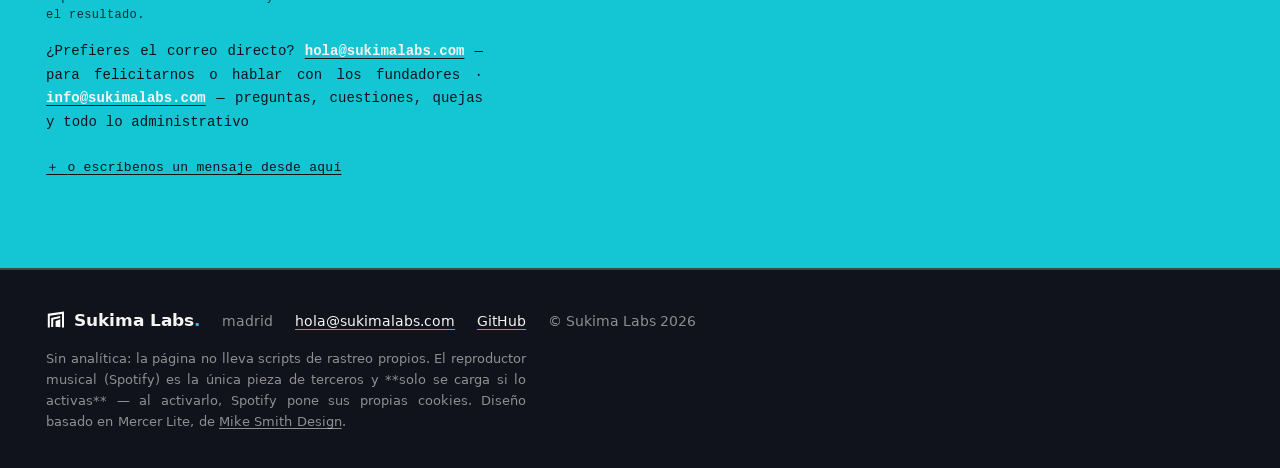
==== commit d40252e6: "feat: La historia, nueva narrativa aprobada por Jeisson Todo comenzó con un Colombiano y un Argentin" ====
--- a/index.html
+++ b/index.html
@@ -163,9 +163,10 @@
     <h2>La historia<span class="stop">.</span></h2>
     <div class="story-grid">
       <div class="s-left">
-        <p class="s-origin">Un Colombiano y un Argentino — un par de geek — unieron fuerzas para crear y encontrar soluciones donde otros ven&nbsp;límites.</p>
+        <p class="s-origin">Todo comenzó con un Colombiano y un Argentino. Dos geeks de mundos distintos que conectaron en una misma frecuencia, decidieron desafiar las reglas del juego y unir sus habilidades para crear algo propio. Así nació Sukima Labs: un laboratorio donde las ideas no conocen fronteras y hasta el más pequeño vacío puede convertirse en un universo de&nbsp;posibilidades.</p>
         <p class="s-lead">Sukima Labs explora el espacio entre lo que existe y lo que podría&nbsp;existir.</p>
-        <p class="s-body">Nace de una observación: entre las soluciones existentes quedan espacios sin atender. En vez de asumirlos como límites, los abordamos como lugares donde investigar, diseñar, probar y construir alternativas. Detectamos oportunidades, conectamos disciplinas y desarrollamos soluciones con creatividad, rigor y&nbsp;responsabilidad.</p>
+        <p class="s-body">Nacimos de una idea sencilla: el mundo está lleno de espacios que otros pasan por alto. Problemas sin resolver, conexiones que nadie ha imaginado y posibilidades esperando ser descubiertas. Para nosotros, esos vacíos no son errores del sistema, sino oportunidades para explorar nuevas&nbsp;rutas.</p>
+        <p class="s-body">Combinamos conocimientos, conectamos disciplinas, experimentamos y transformamos ideas en soluciones reales. No creemos en límites impuestos por sectores, fronteras o formas tradicionales de pensar. Creemos en la curiosidad, la creatividad, el rigor y la responsabilidad de construir algo que realmente aporte&nbsp;valor.</p>
         <p class="s-slogan">Donde otros ven un vacío, nosotros vemos posibilidades<span class="stop">.</span></p>
       </div>
       <div class="s-right">
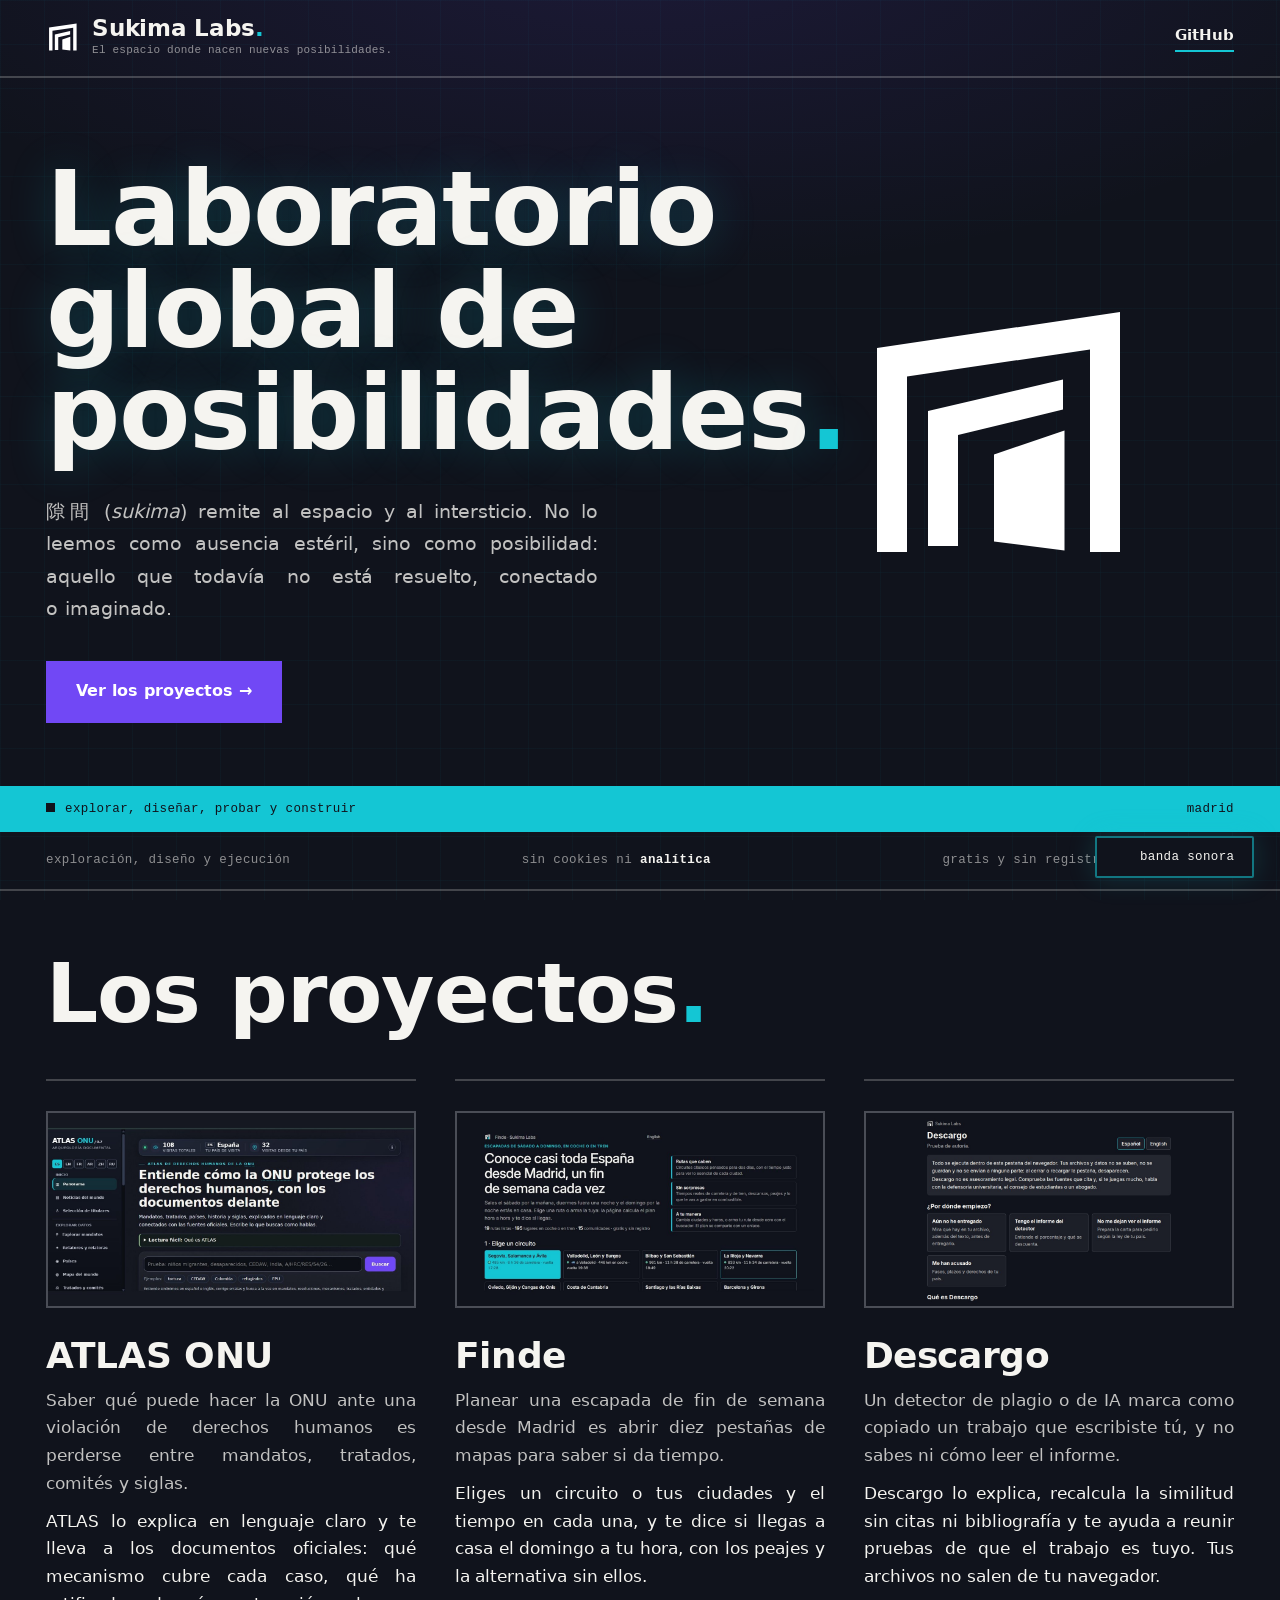
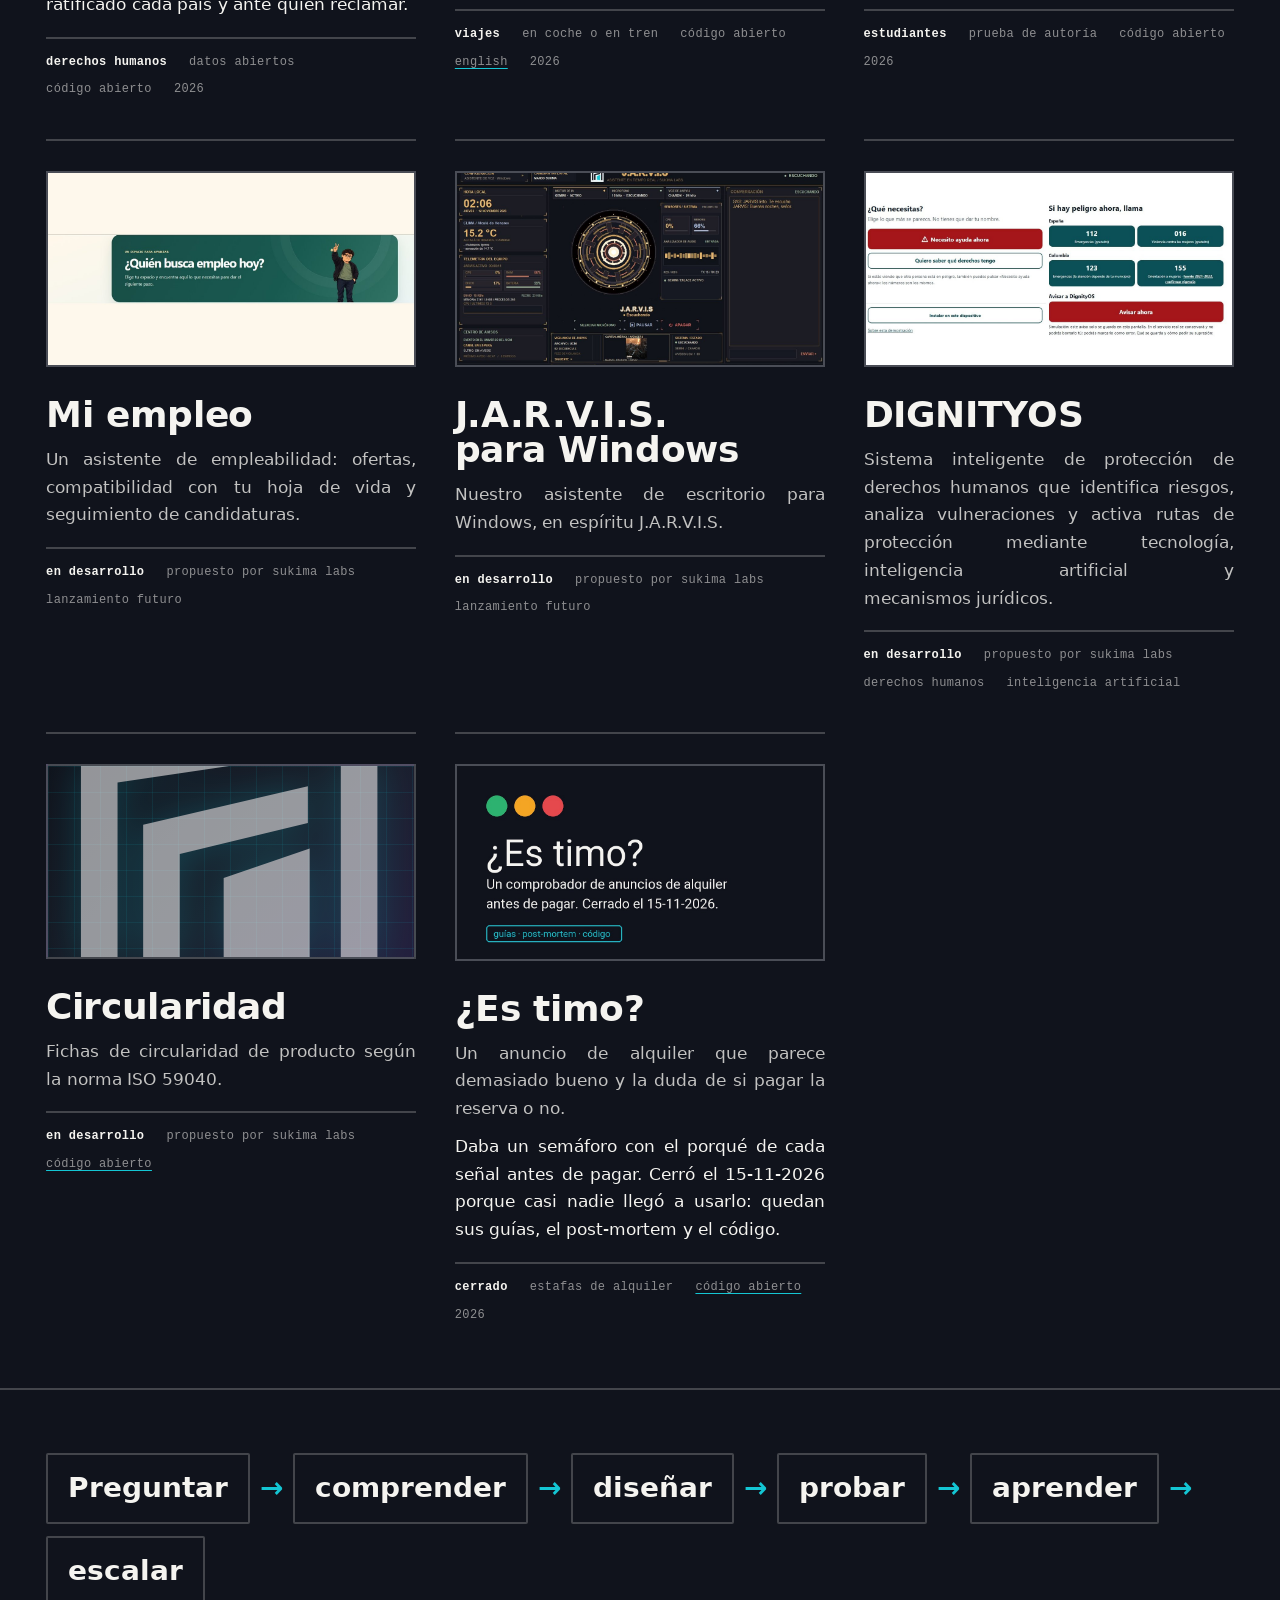
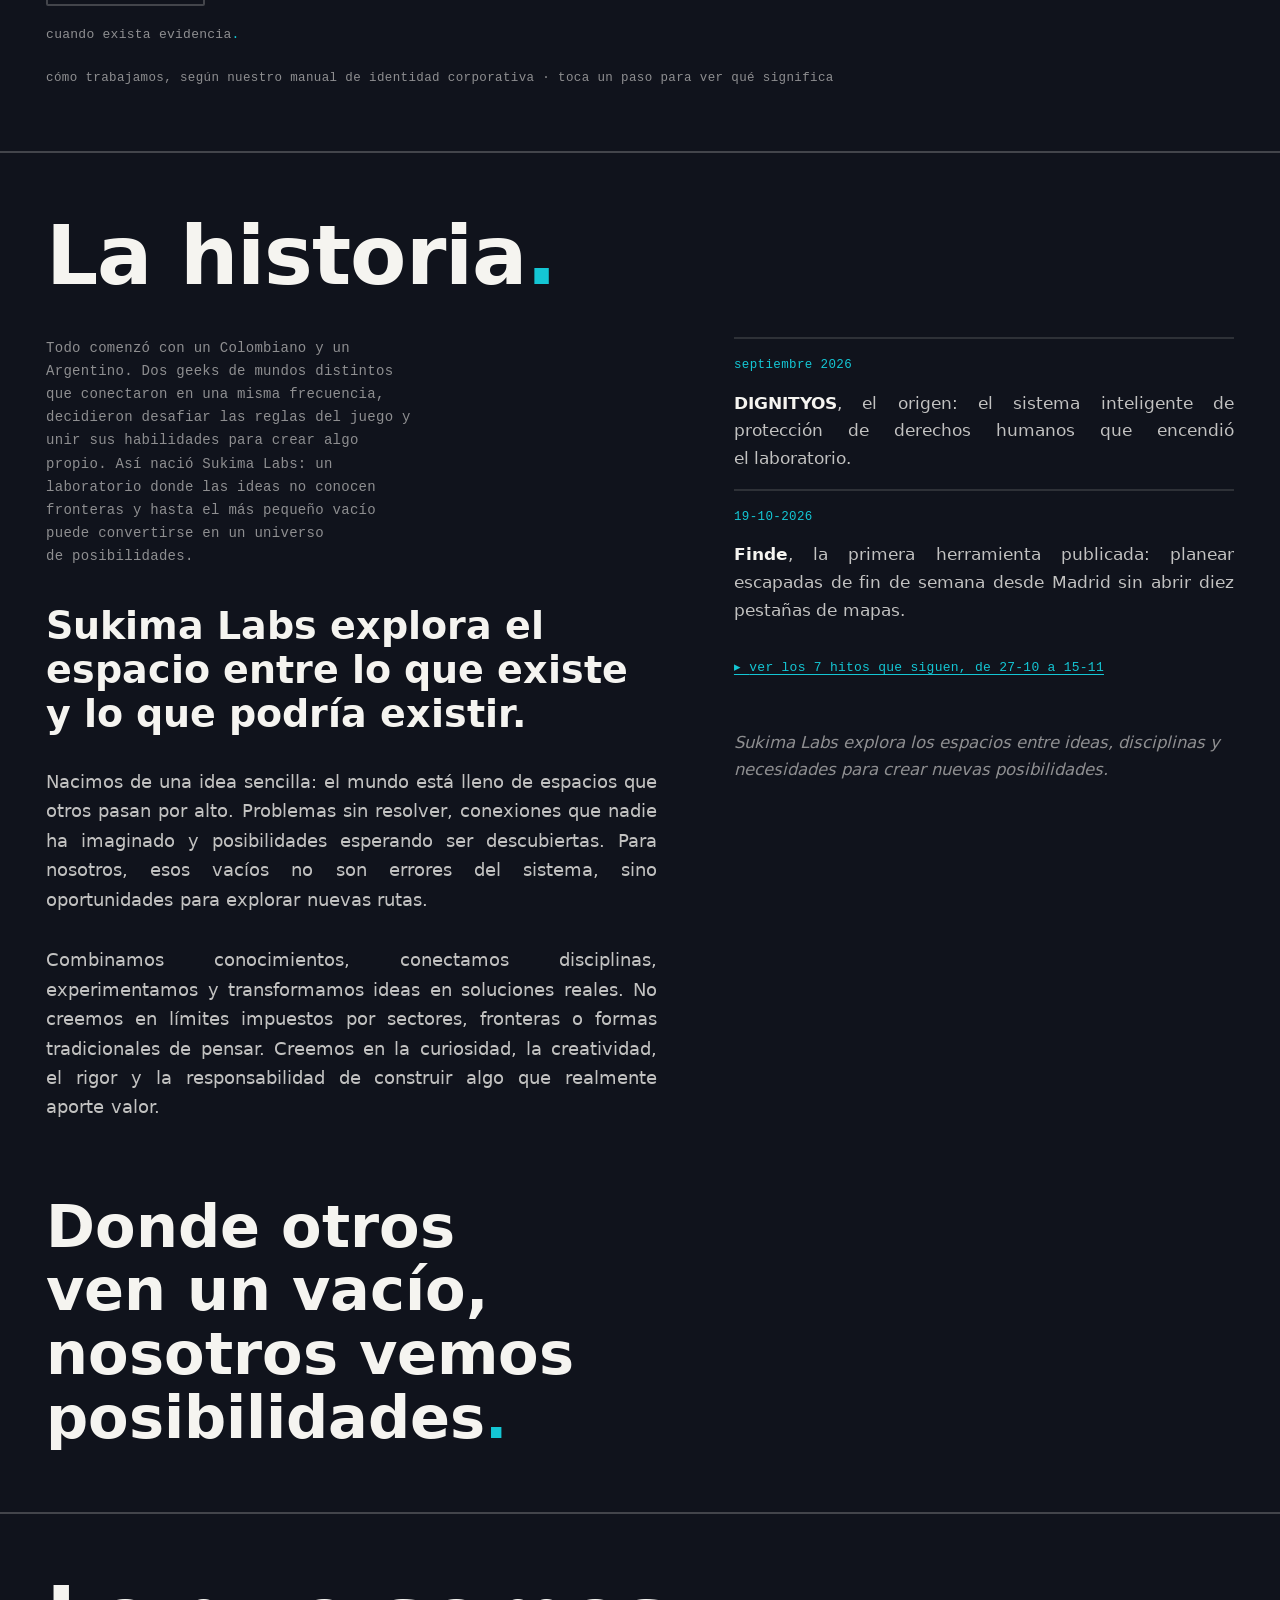
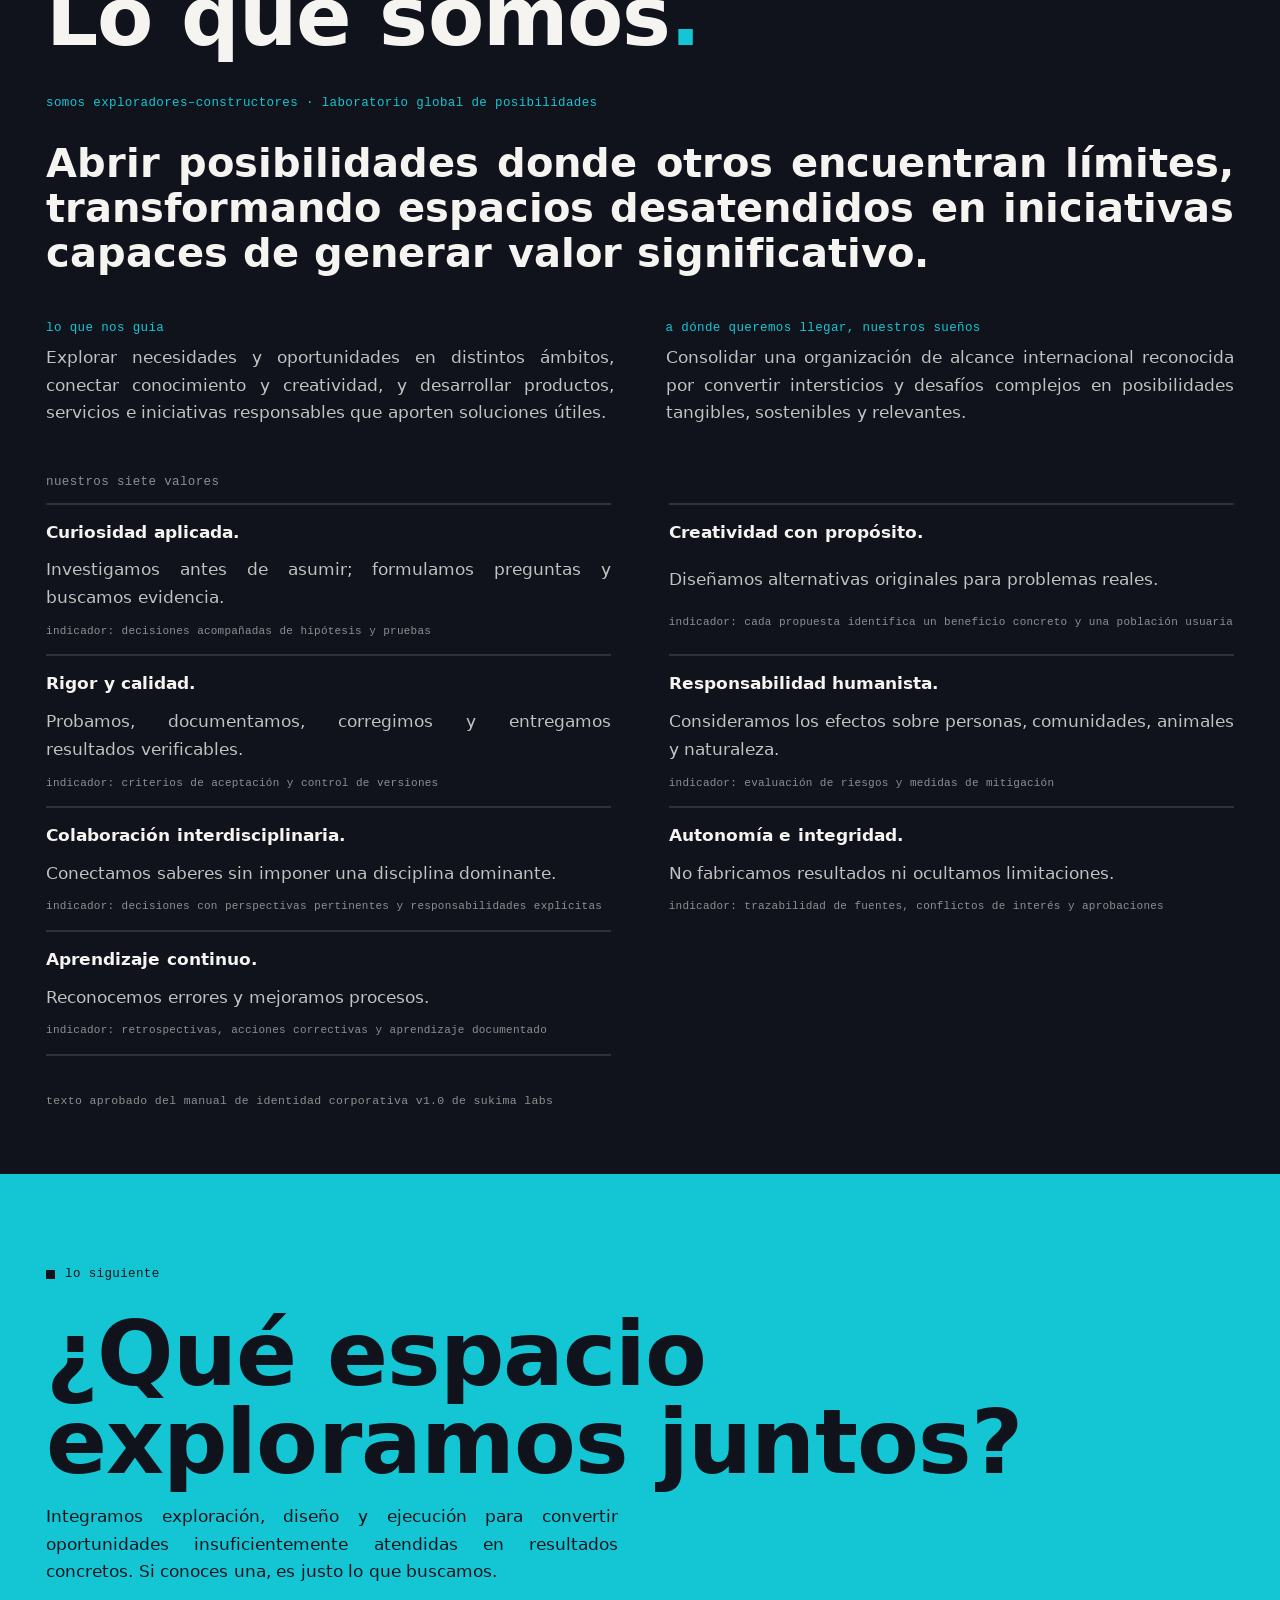
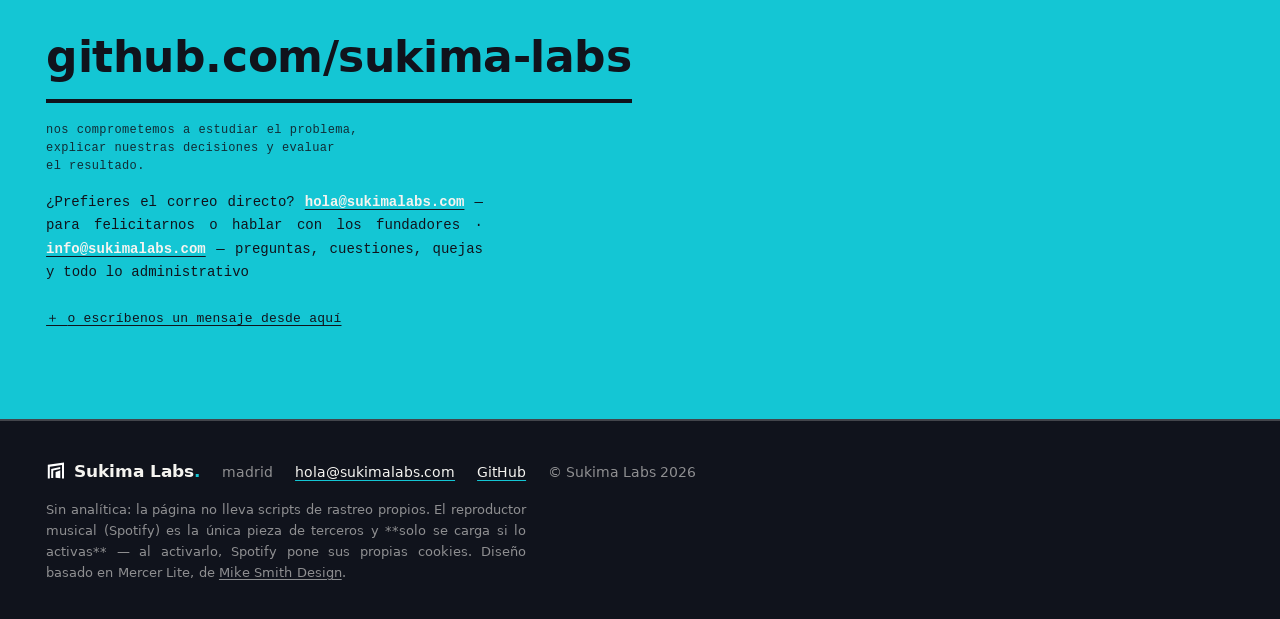
==== commit d3fd6b41: "portada: añade ¿Es timo? (EsTimo), cerrado el 15-11-2026, con su tarjeta, hito y sitemap" ====
--- a/index.html
+++ b/index.html
@@ -136,6 +136,15 @@
           <div class="p-meta"><span><b>en desarrollo</b></span><span>propuesto por Sukima Labs</span><span><a href="https://github.com/sukima-labs/circularidad">código abierto</a></span></div>
         </div>
       </article>
+      <article class="proj reveal r2">
+        <a class="shot" href="estimo/"><img src="img/estimo.jpg" alt="Tarjeta de ¿Es timo?: tres luces de semáforo, el titular «¿Es timo?» y la nota «Cerrado el 15-11-2026»" width="1200" height="630" loading="lazy"></a>
+        <div class="p-cap">
+          <h3><a href="estimo/">¿Es timo?</a></h3>
+          <p>Un anuncio de alquiler que parece demasiado bueno y la duda de si pagar la reserva&nbsp;o&nbsp;no.</p>
+          <p class="p-outcome">Daba un semáforo con el porqué de cada señal antes de pagar. Cerró el 15-11-2026 porque casi nadie llegó a usarlo: quedan sus guías, el post-mortem y el&nbsp;código.</p>
+          <div class="p-meta"><span><b>cerrado</b></span><span>estafas de alquiler</span><span><a href="https://github.com/sukima-labs/estimo">código abierto</a></span><span>2026</span></div>
+        </div>
+      </article>
     </div>
   </div>
 </section>
@@ -175,7 +184,7 @@
           <li><span class="t-date">19-10-2026</span><span class="t-what"><b>Finde</b>, la primera herramienta publicada: planear escapadas de fin de semana desde Madrid sin abrir diez pestañas de&nbsp;mapas.</span></li>
         </ol>
         <details class="s-more">
-          <summary>ver los 6 hitos que siguen, de 27-10 a 11-11</summary>
+          <summary>ver los 7 hitos que siguen, de 27-10 a 15-11</summary>
           <ol class="s-time" start="3">
             <li><span class="t-date">27-10-2026</span><span class="t-what">Nacen tres laboratorios de idea: <b>Descargo</b> (defensa ante detectores de plagio e IA), <b>ATLAS ONU</b> y <b>Circularidad</b> (fichas ISO&nbsp;59040).</span></li>
             <li><span class="t-date">29-10-2026</span><span class="t-what"><b>Mi empleo</b> entra al laboratorio: el asistente de empleabilidad, en desarrollo&nbsp;privado.</span></li>
@@ -183,6 +192,7 @@
             <li><span class="t-date">08-11-2026</span><span class="t-what"><b>La marca</b>: logotipo 04, umbrales anidados en grafito con panel&nbsp;cian.</span></li>
             <li><span class="t-date">10-11-2026</span><span class="t-what"><b>J.A.R.V.I.S. para Windows</b>: el asistente de escritorio entra en desarrollo&nbsp;privado.</span></li>
             <li><span class="t-date">11-11-2026</span><span class="t-what"><b>sukimalabs.com</b>: la casa propia, el manual de identidad aplicado y los buzones <b>hola@</b> e&nbsp;<b>info@</b>.</span></li>
+            <li><span class="t-date">15-11-2026</span><span class="t-what"><b>¿Es timo?</b> se archiva: el comprobador de anuncios de alquiler casi no llegó a nadie. Quedan sus guías, el post-mortem y el&nbsp;código.</span></li>
           </ol>
         </details>
         <p class="s-close">Sukima Labs explora los espacios entre ideas, disciplinas y necesidades para crear nuevas&nbsp;posibilidades.</p>
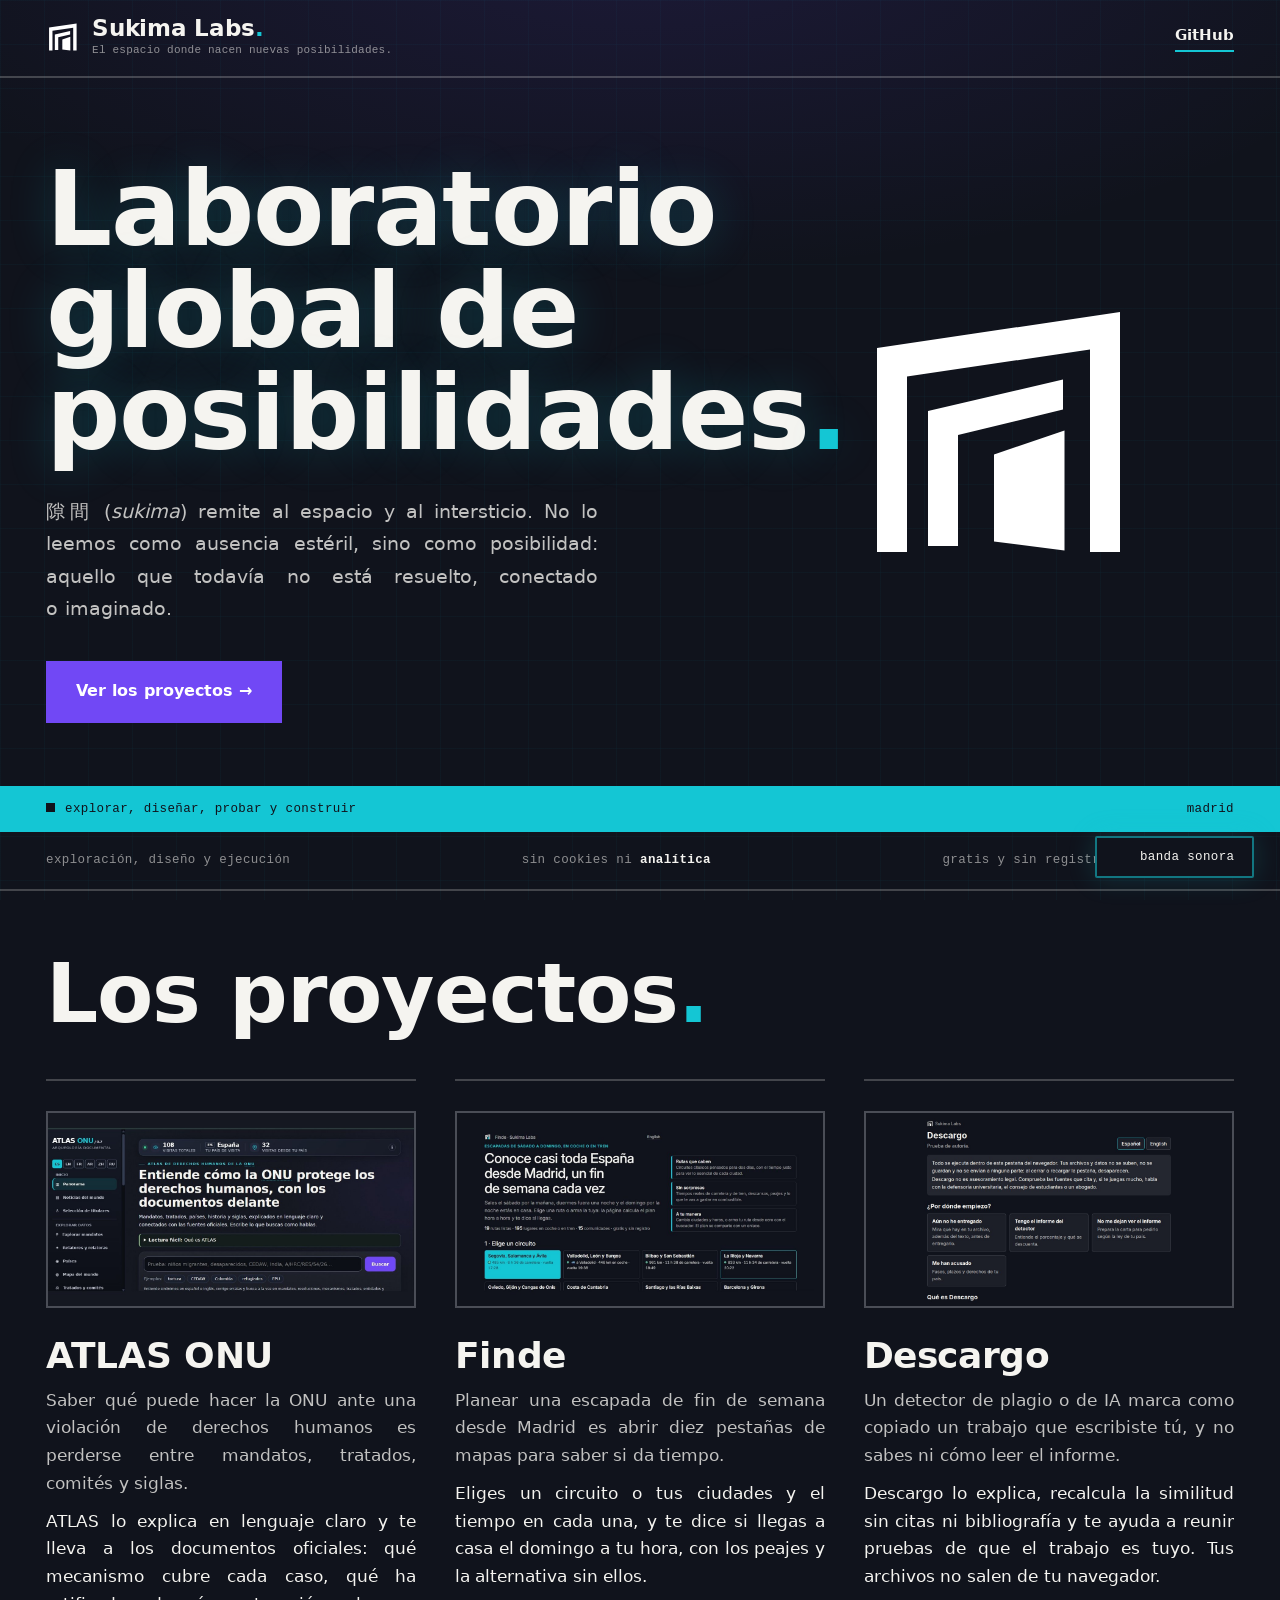
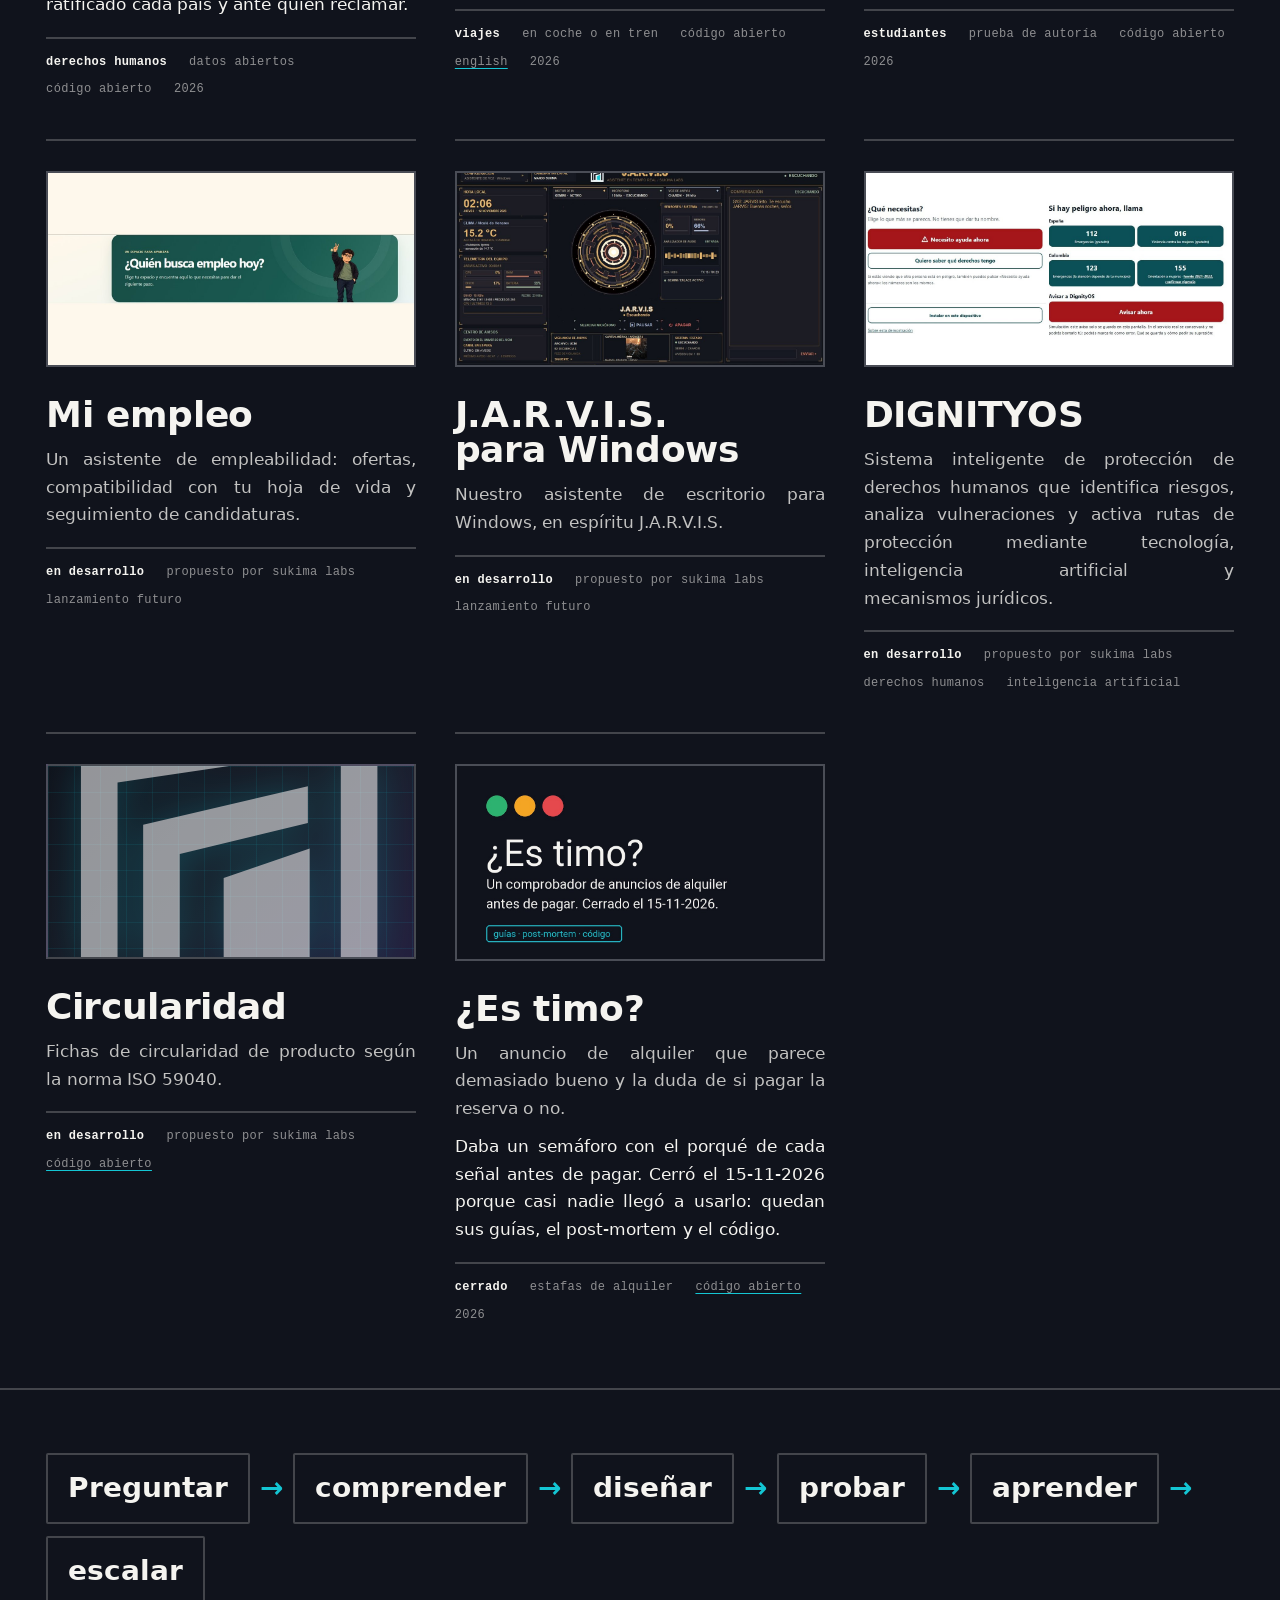
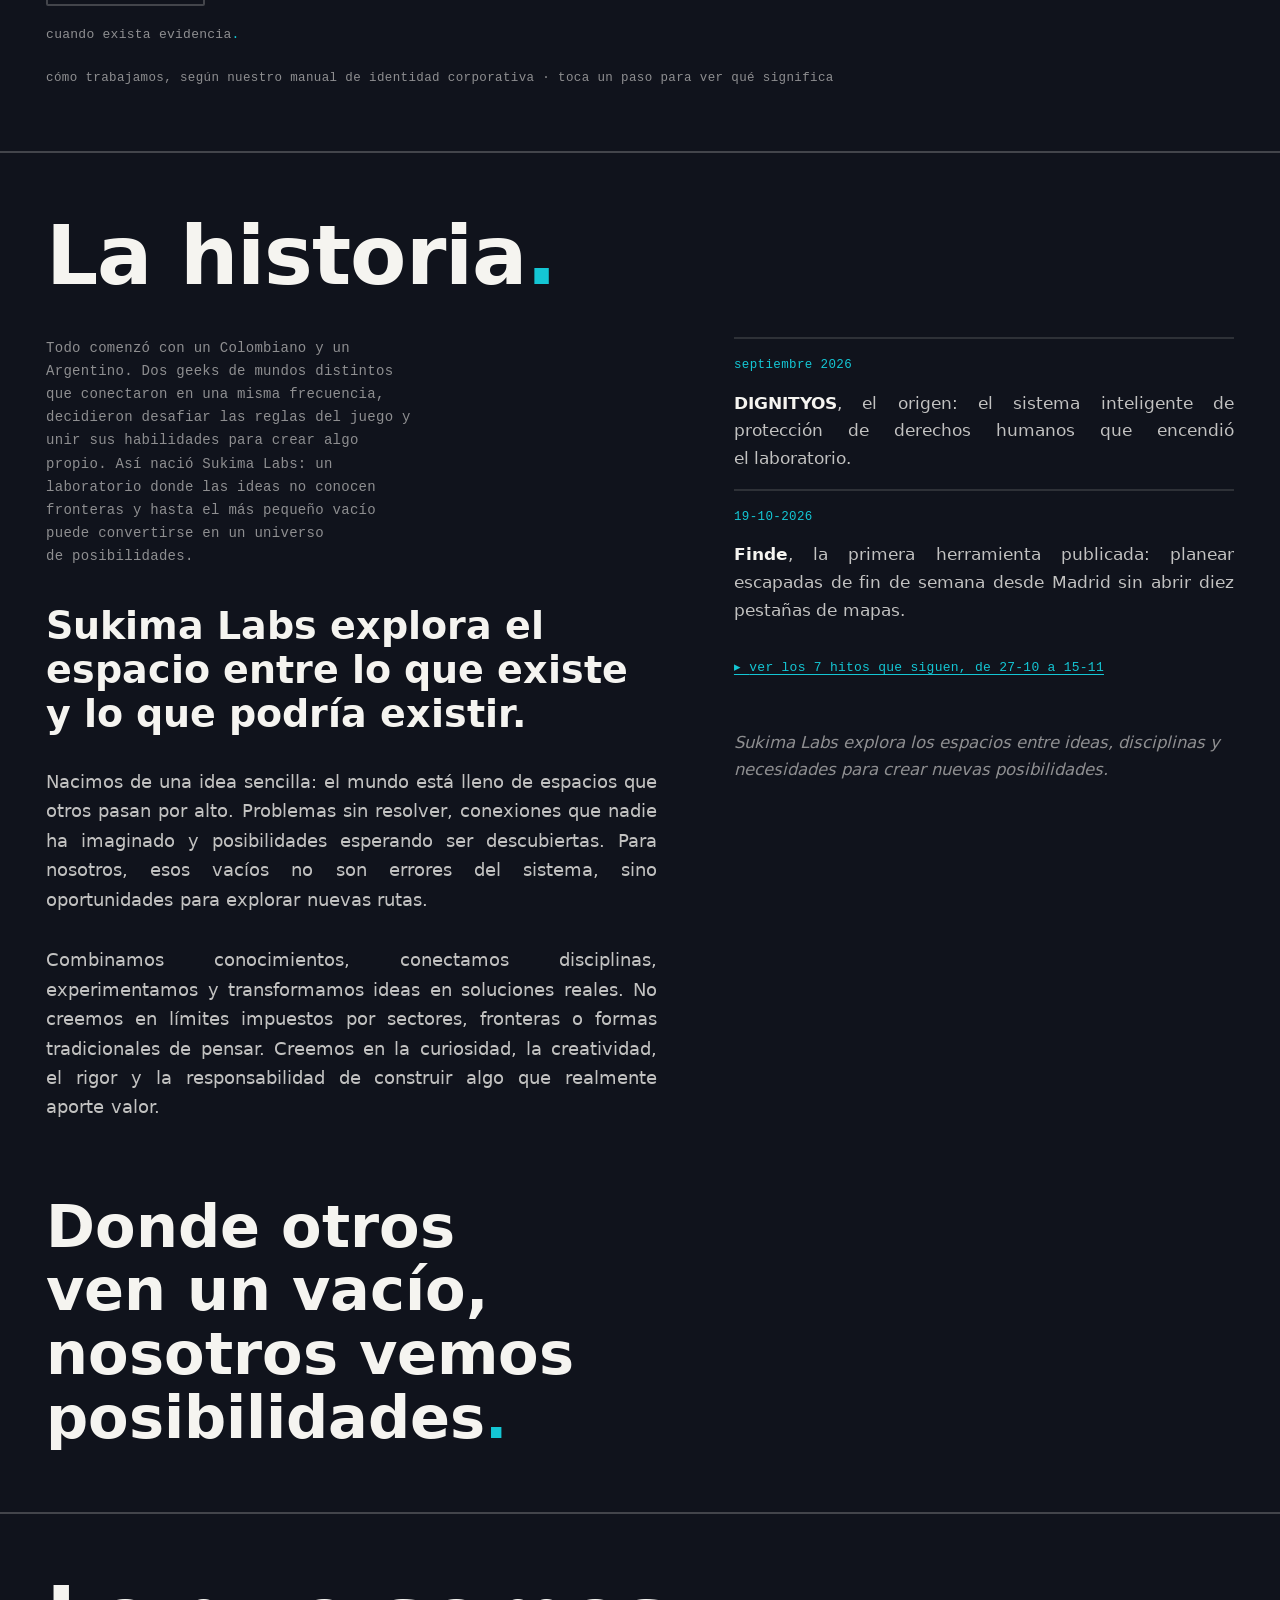
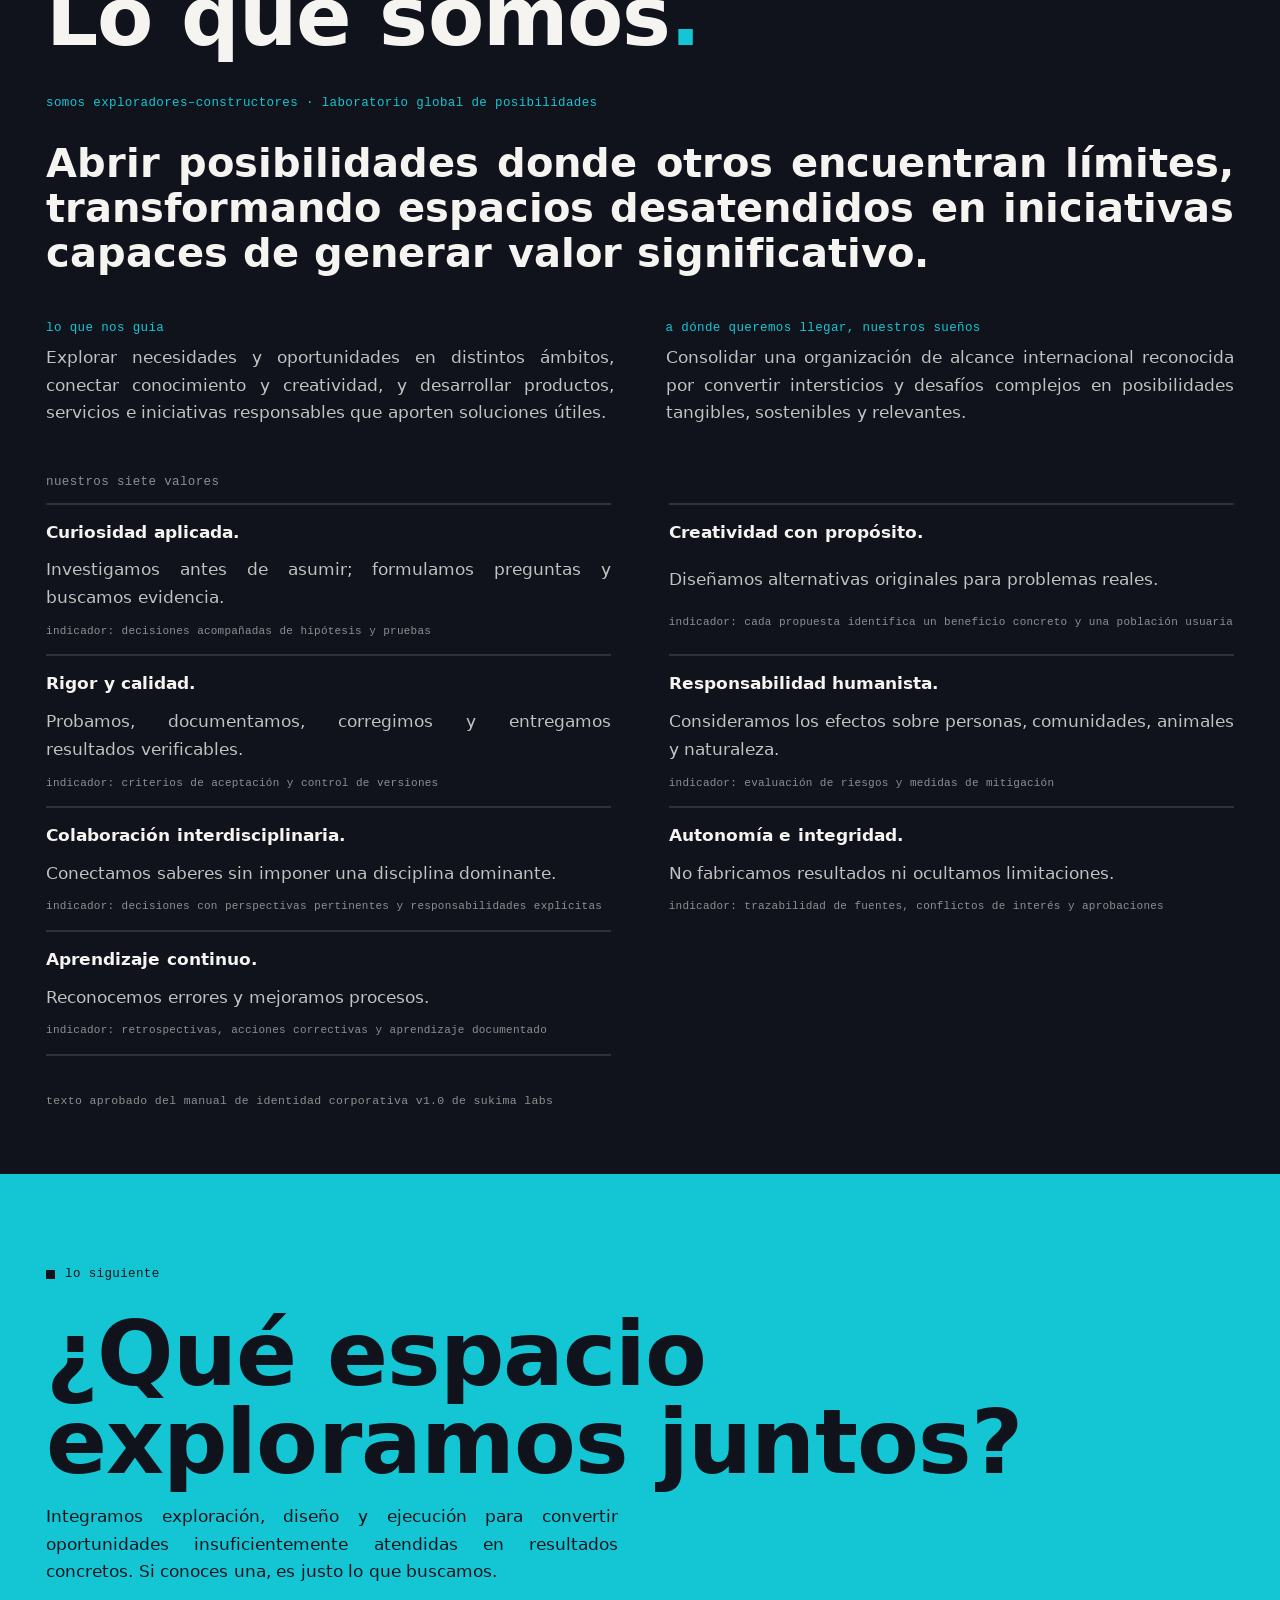
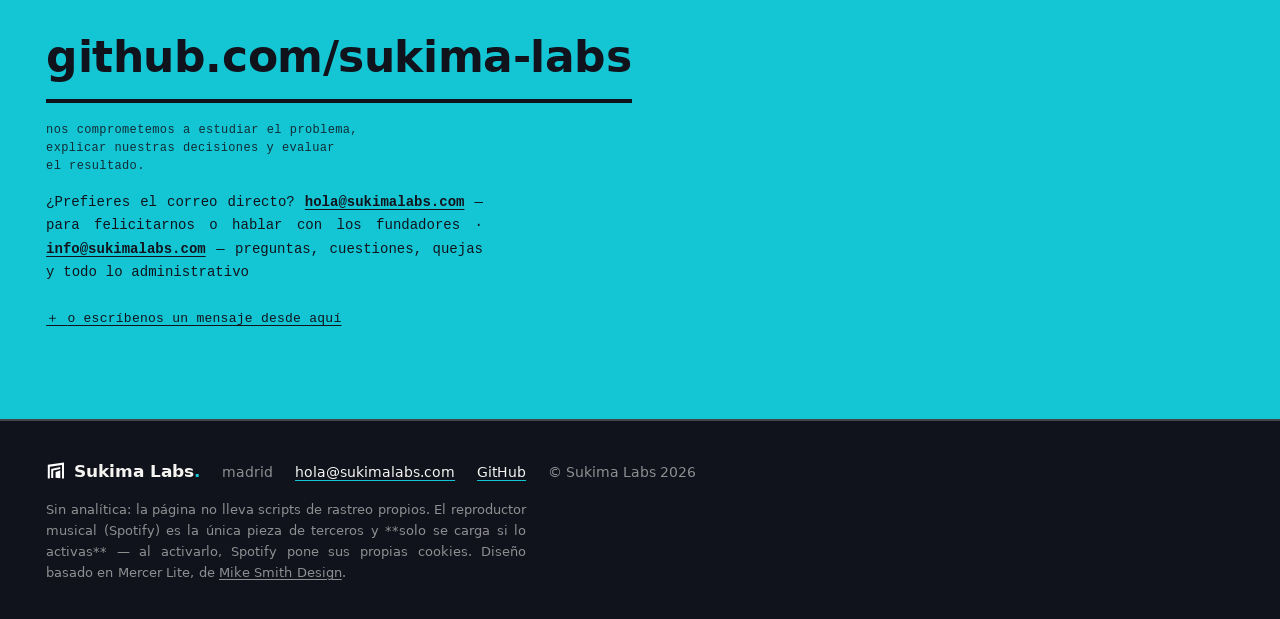
==== commit c702f904: "Saltar al contenido: enlace de teclado y <main id="main"> El enlace queda oculto hasta recibir el fo" ====
--- a/index.html
+++ b/index.html
@@ -27,9 +27,10 @@
 <link rel="icon" href="favicon.ico" sizes="32x32">
 <link rel="icon" href="favicon.svg" type="image/svg+xml">
 <link rel="stylesheet" href="fonts.css?v=20261111c">
-<link rel="stylesheet" href="style.css?v=20261111f">
+<link rel="stylesheet" href="style.css?v=20261126a">
 </head>
 <body>
+<a class="skip" href="#main">Saltar al contenido</a>
 
 <header class="top">
   <div class="wrap">
@@ -44,6 +45,7 @@
   </div>
 </header>
 
+<main id="main">
 <section class="hero">
   <div class="wrap">
     <div class="h-grid">
@@ -256,6 +258,7 @@
     </details>
   </div>
 </section>
+</main>
 
 <footer class="foot">
   <div class="wrap">
@@ -285,8 +288,13 @@
 <script>
 const REDUCED = matchMedia('(prefers-reduced-motion: reduce)').matches;
 document.querySelectorAll('a[href^="#"]').forEach(a => a.addEventListener('click', e => {
+  const t = document.querySelector(a.getAttribute('href'));
+  if (!t) return;
   e.preventDefault();
-  document.querySelector(a.getAttribute('href'))?.scrollIntoView({ behavior: REDUCED ? 'auto' : 'smooth' });
+  t.scrollIntoView({ behavior: REDUCED ? 'auto' : 'smooth' });
+  // The scroll alone leaves keyboard focus behind; the next Tab must start from the target.
+  if (!t.hasAttribute('tabindex')) t.setAttribute('tabindex', '-1');
+  t.focus({ preventScroll: true });
 }));
 const io = new IntersectionObserver(es => es.forEach(e => {
   if (e.isIntersecting) { e.target.classList.add('in'); io.unobserve(e.target); }
--- a/style.css
+++ b/style.css
@@ -39,6 +39,10 @@
 .wrap{max-width:1440px;margin:0 auto;padding-left:var(--gap);padding-right:var(--gap)}
 .mono{font-family:var(--mono);font-size:12.5px;letter-spacing:.03em;color:var(--quiet);text-transform:lowercase}
 :focus-visible{outline:2px solid var(--spot);outline-offset:2px}
+@media (forced-colors:active){:focus-visible{outline-color:Highlight}}
+/* Teclado: salta la cabecera; invisible hasta que recibe el foco. */
+.skip{position:absolute;left:1rem;top:-4rem;z-index:10;padding:.5rem .9rem;background:var(--spot);color:var(--spot-ink);border-radius:4px;text-decoration:none;font-weight:600}
+.skip:focus{top:1rem}
 
 .btn{display:inline-flex;align-items:center;gap:10px;font-family:var(--sans);font-weight:700;
   font-size:15.5px;padding:16px 28px;background:var(--violeta);color:#fff;
@@ -62,13 +66,13 @@
 
 /* ---------- hero ---------- */
 .hero{padding:clamp(50px,9vh,110px) 0 0}
-.h-grid{display:grid;gap:clamp(30px,4vh,48px)}
+.h-grid{display:grid;grid-template-columns:minmax(0,1fr);gap:clamp(30px,4vh,48px)}
 @media(max-width:919px){.h-mark{display:none}}
 @media(min-width:920px){
   .h-grid{grid-template-columns:minmax(0,8fr) minmax(0,4fr);align-items:center}
   .h-mark{width:min(300px,24vw)}
 }
-.h-copy h1{font-size:clamp(44px,12.5vw,104px);max-width:16ch;text-shadow:0 0 46px rgba(20,198,212,.22)}
+.h-copy h1{font-size:clamp(34px,calc(12.5vw - 6px),104px);max-width:16ch;text-shadow:0 0 46px rgba(20,198,212,.22)}
 .hero .h-sub{font-size:clamp(17px,1.5vw,20px);max-width:46ch;color:var(--body);margin-top:clamp(22px,3.5vh,36px)}
 .hero .h-cta{margin-top:clamp(26px,4vh,40px)}
 .h-foot{background:var(--spot);color:var(--spot-ink);padding:13px 0;margin-top:clamp(40px,7vh,80px)}
@@ -211,7 +215,7 @@
   letter-spacing:.03em;text-transform:lowercase;color:var(--spot-ink);opacity:.85;
   max-width:52ch;text-align:left;line-height:1.5}
 .b-mails{margin-top:clamp(18px,3vh,26px);font-family:var(--mono);font-size:14px;color:var(--spot-ink)}
-.b-mails a{color:var(--ink);text-decoration:underline;text-decoration-color:var(--spot-ink);text-underline-offset:3px}
+.b-mails a{color:var(--spot-ink);text-decoration:underline;text-decoration-color:var(--spot-ink);text-underline-offset:3px}
 .b-mails a:hover{opacity:.75}
 .b-form{margin-top:clamp(16px,2.5vh,24px);max-width:56ch}
 .b-form summary{font-family:var(--mono);font-size:13px;letter-spacing:.02em;color:var(--spot-ink);
